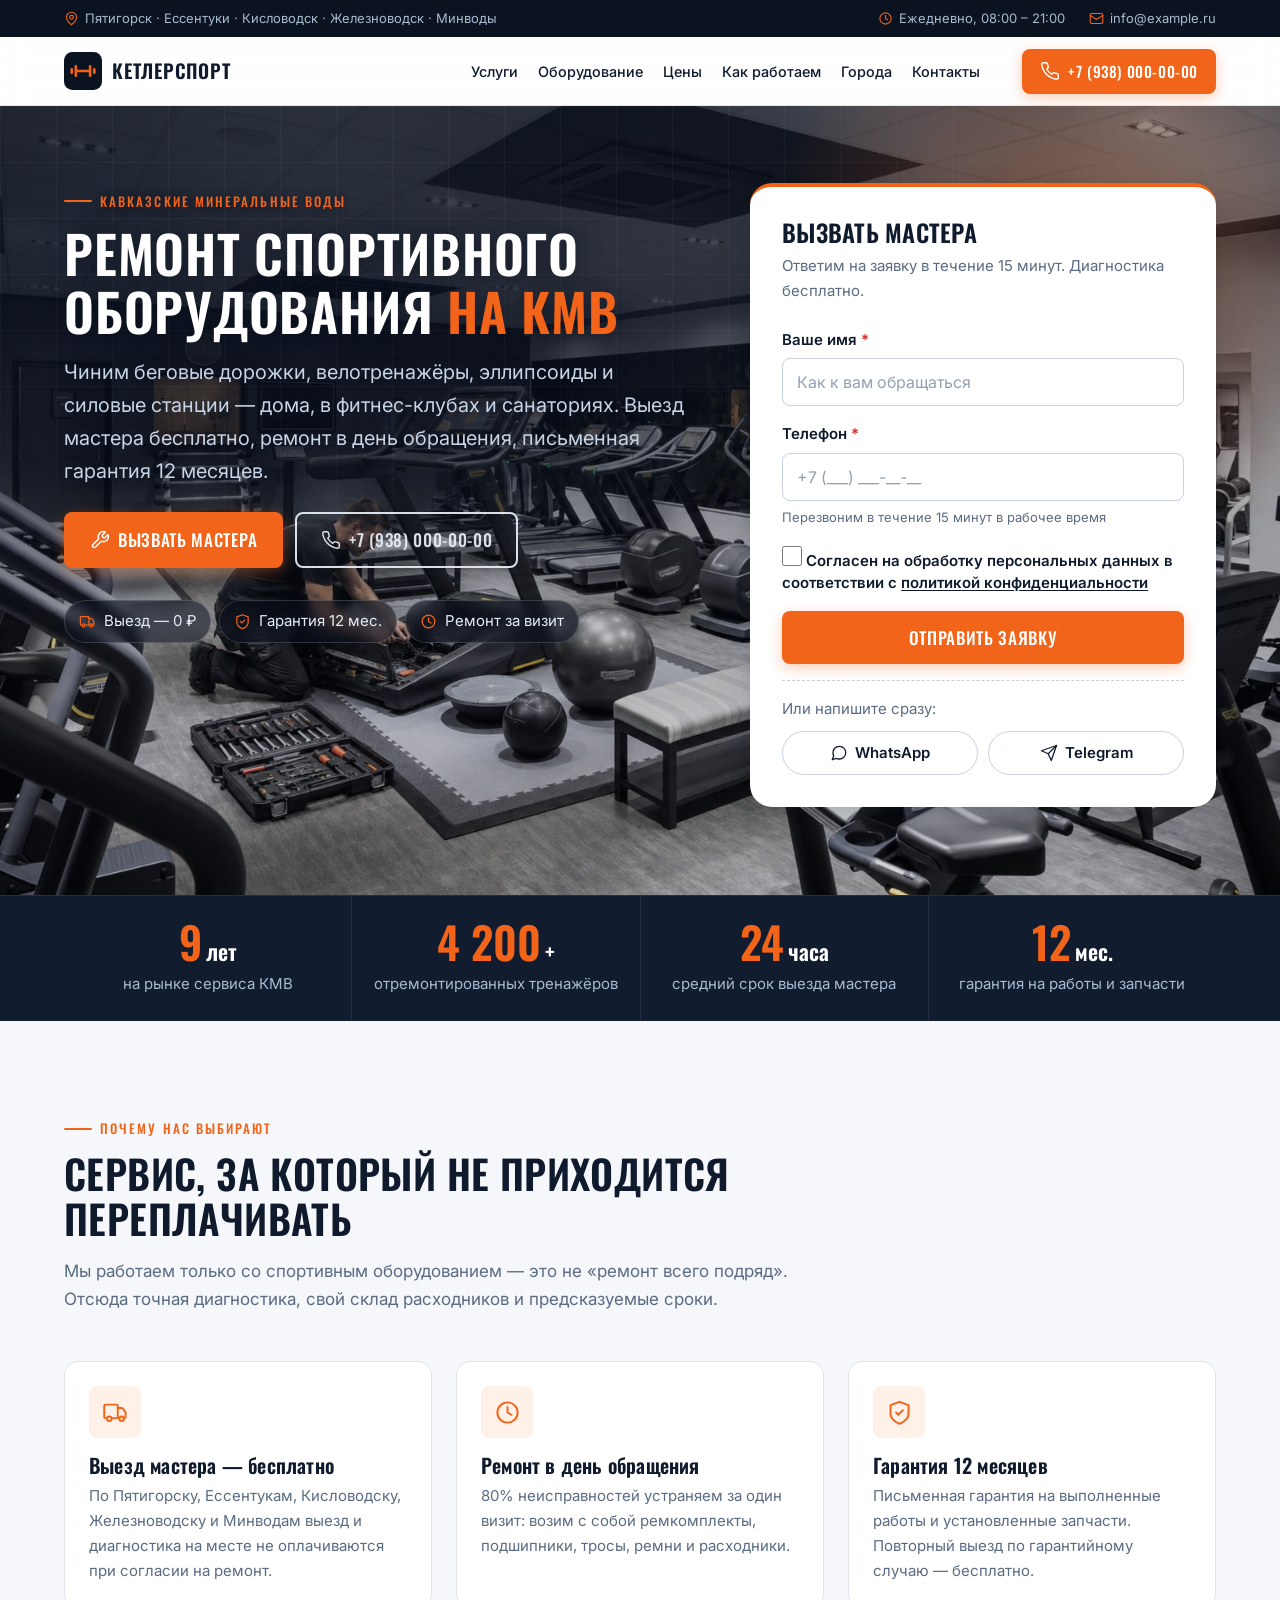
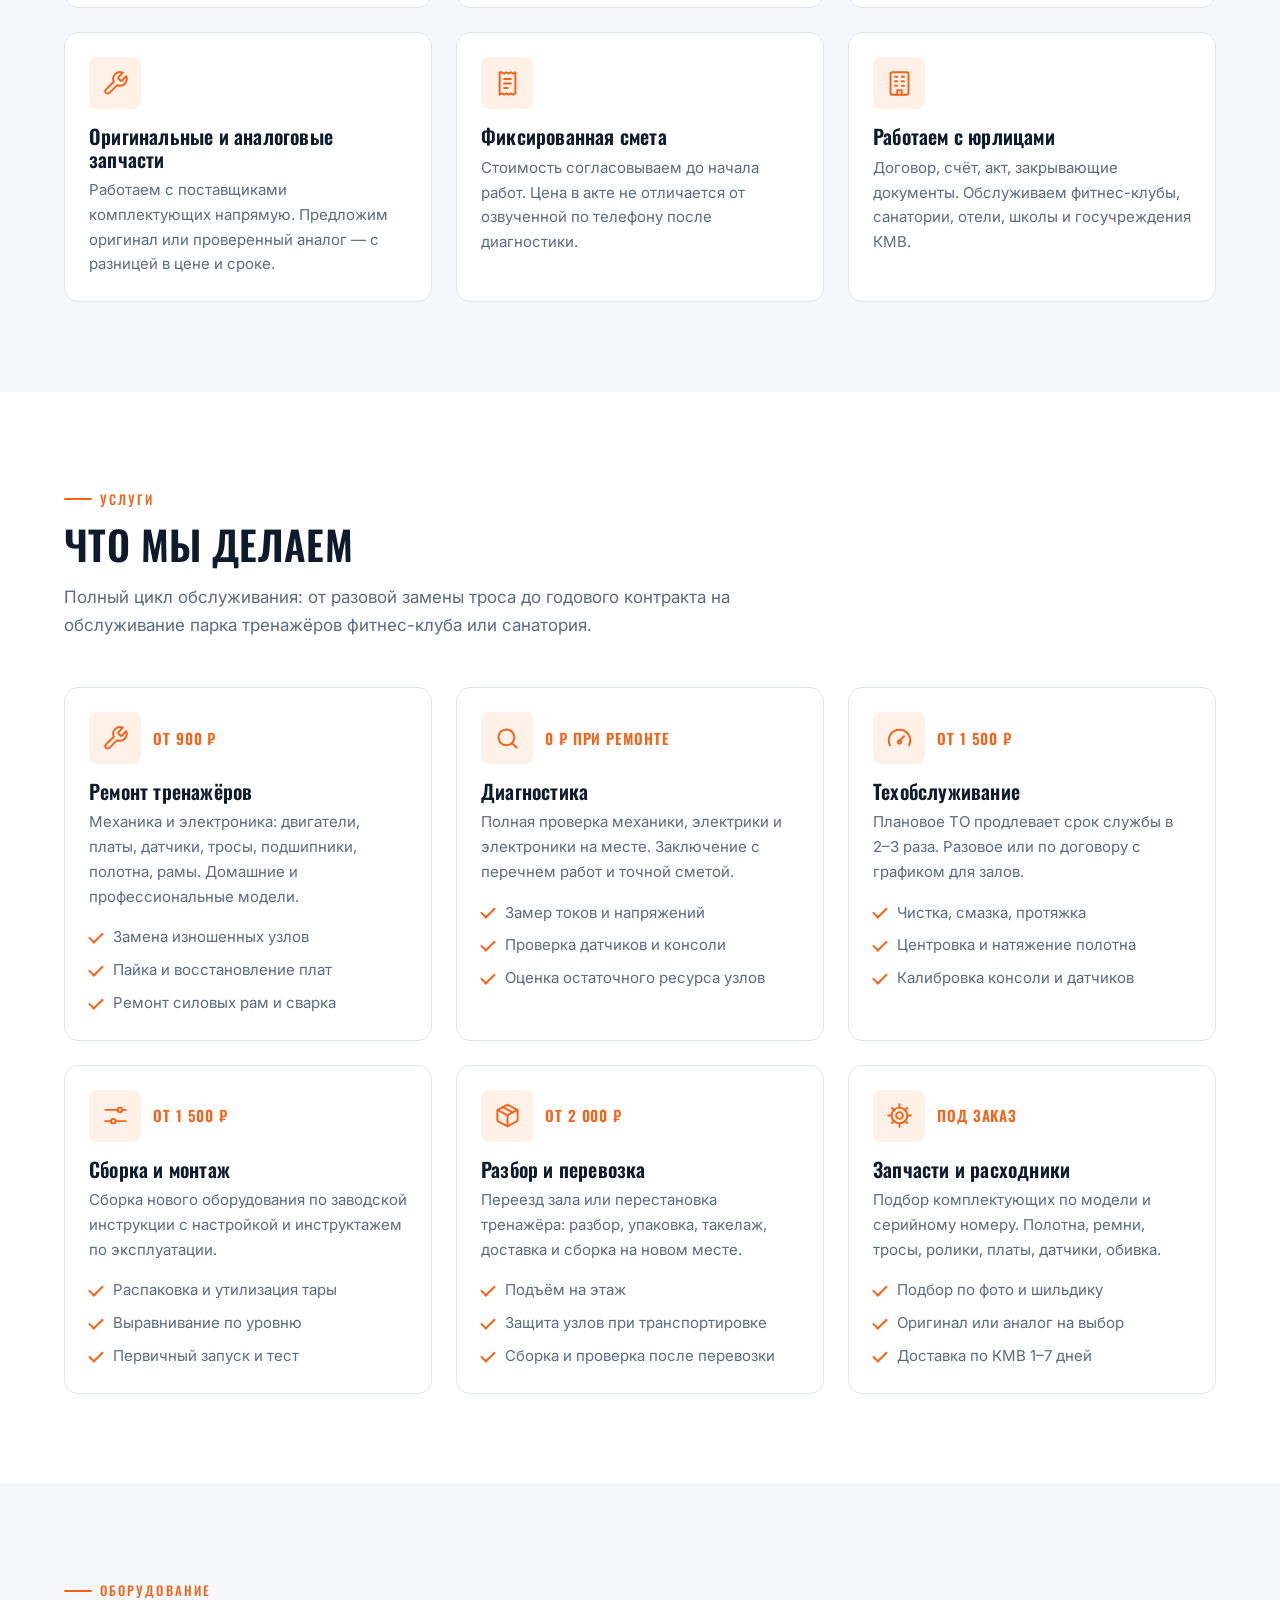
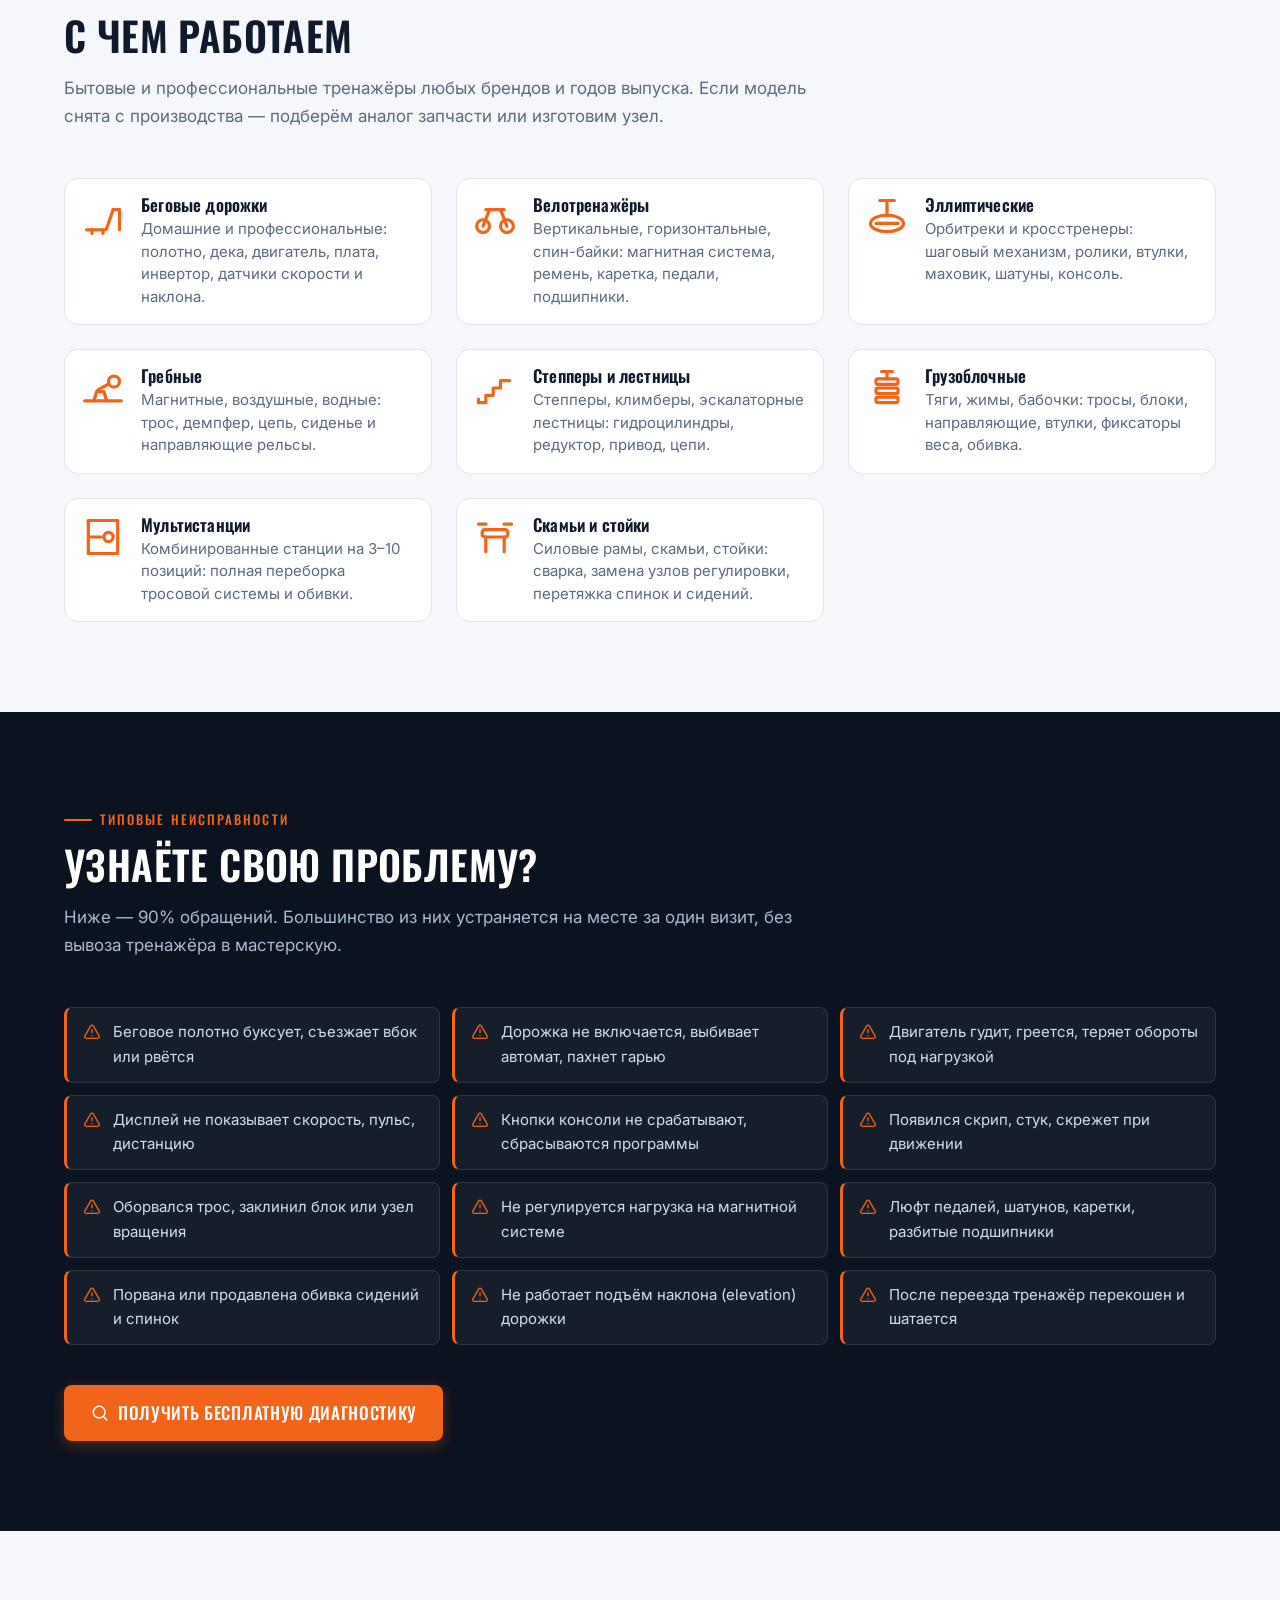
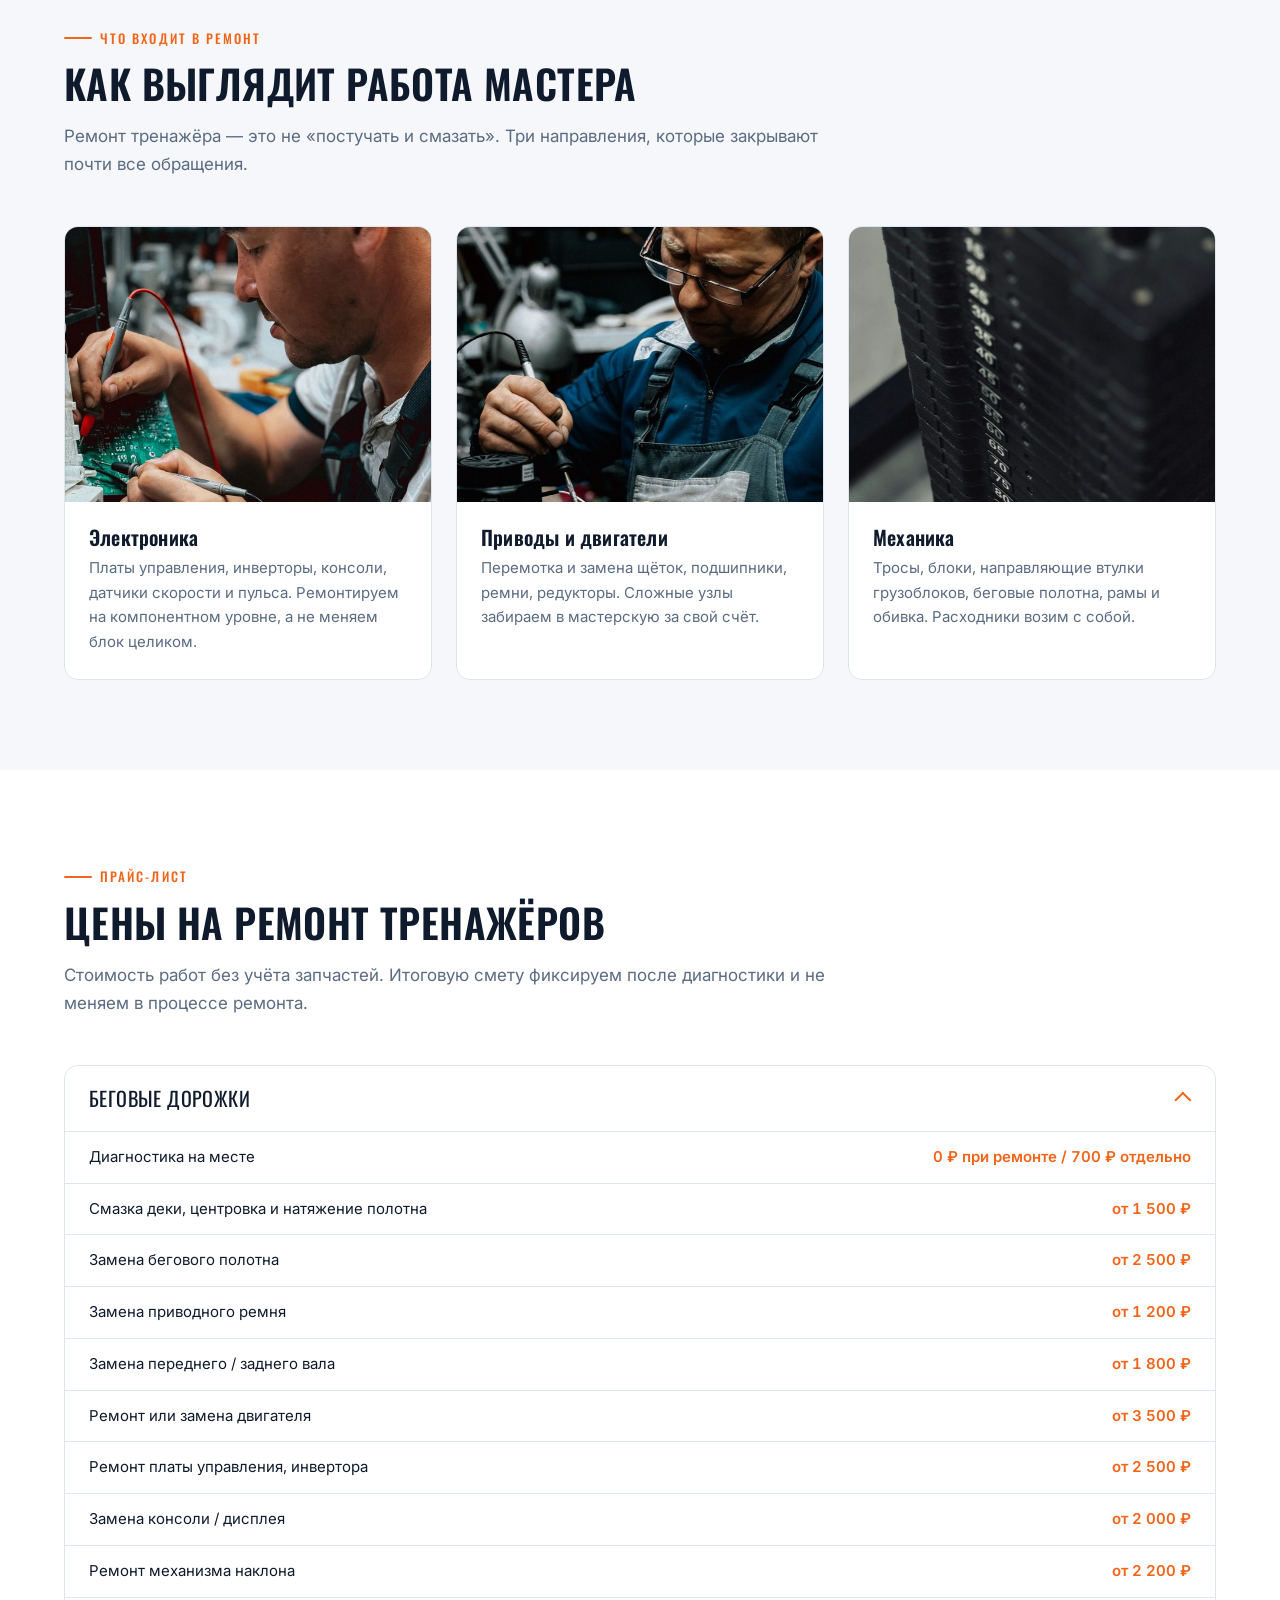
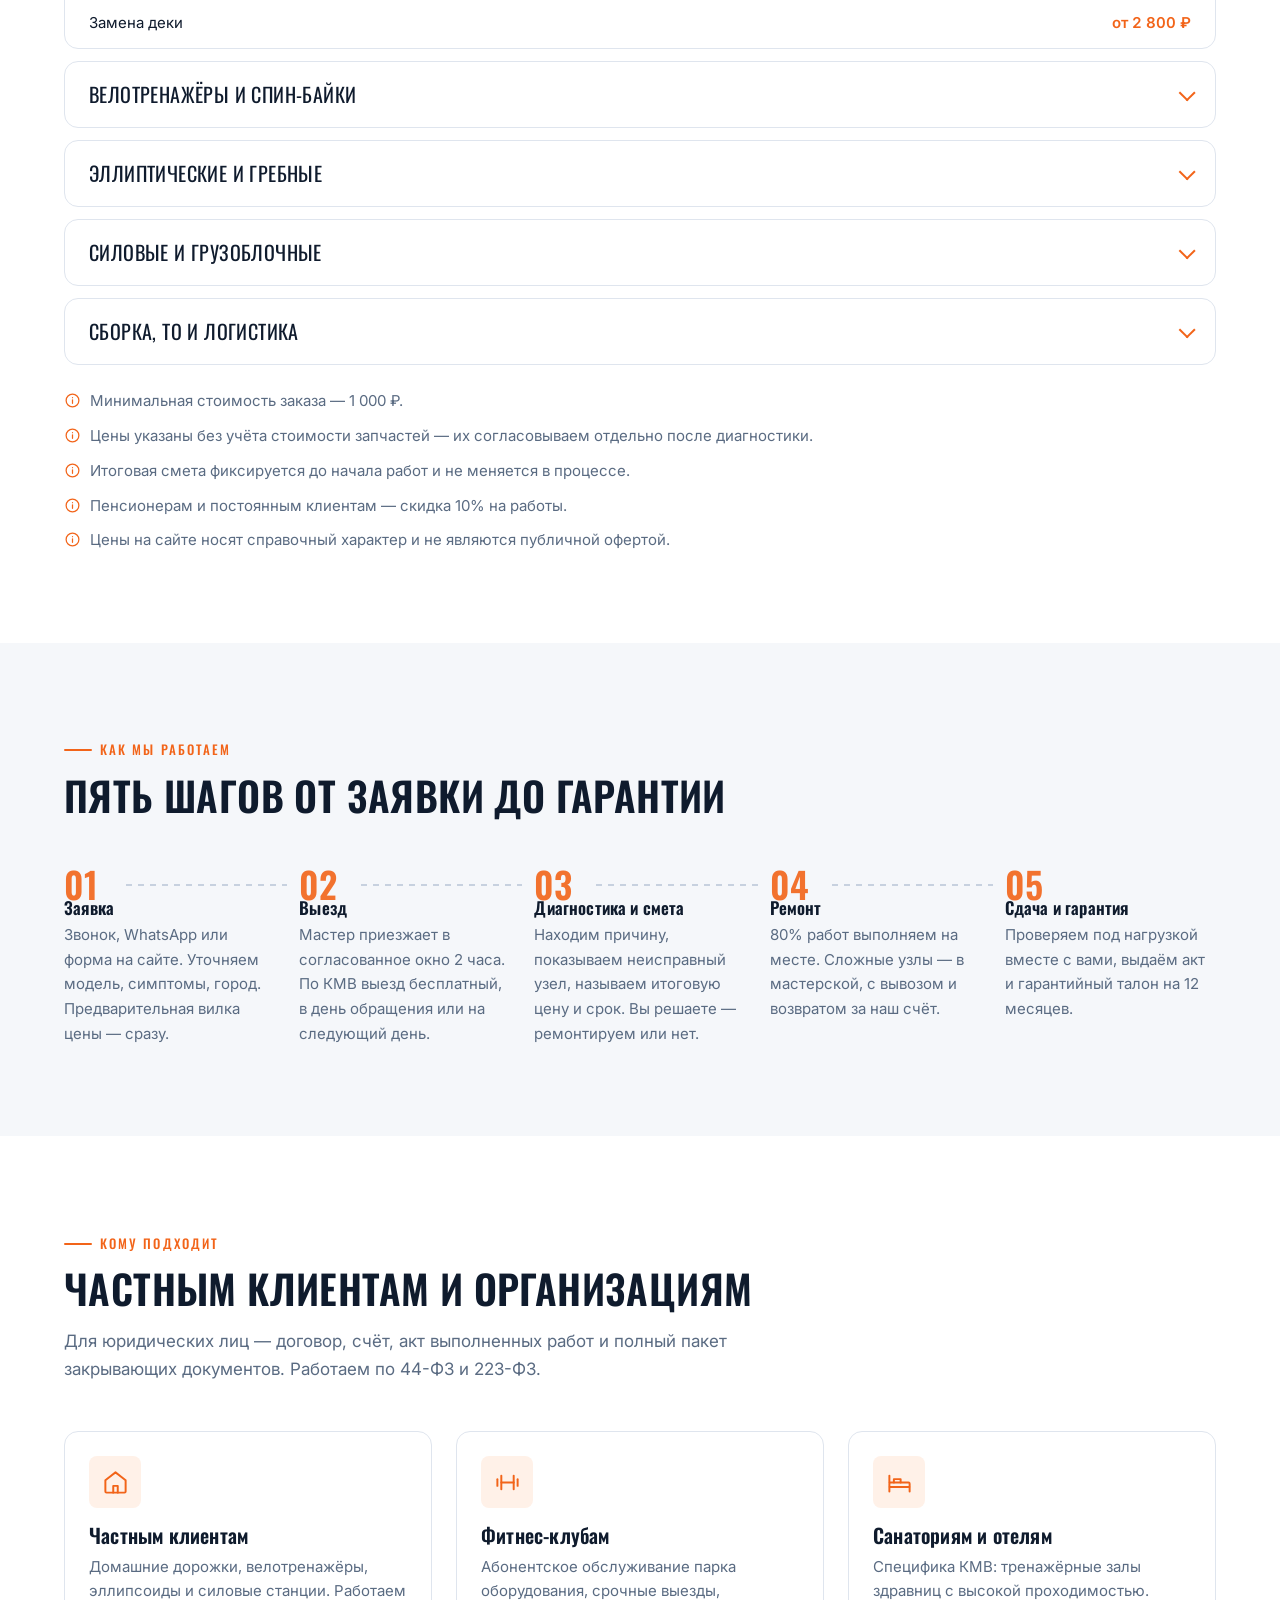
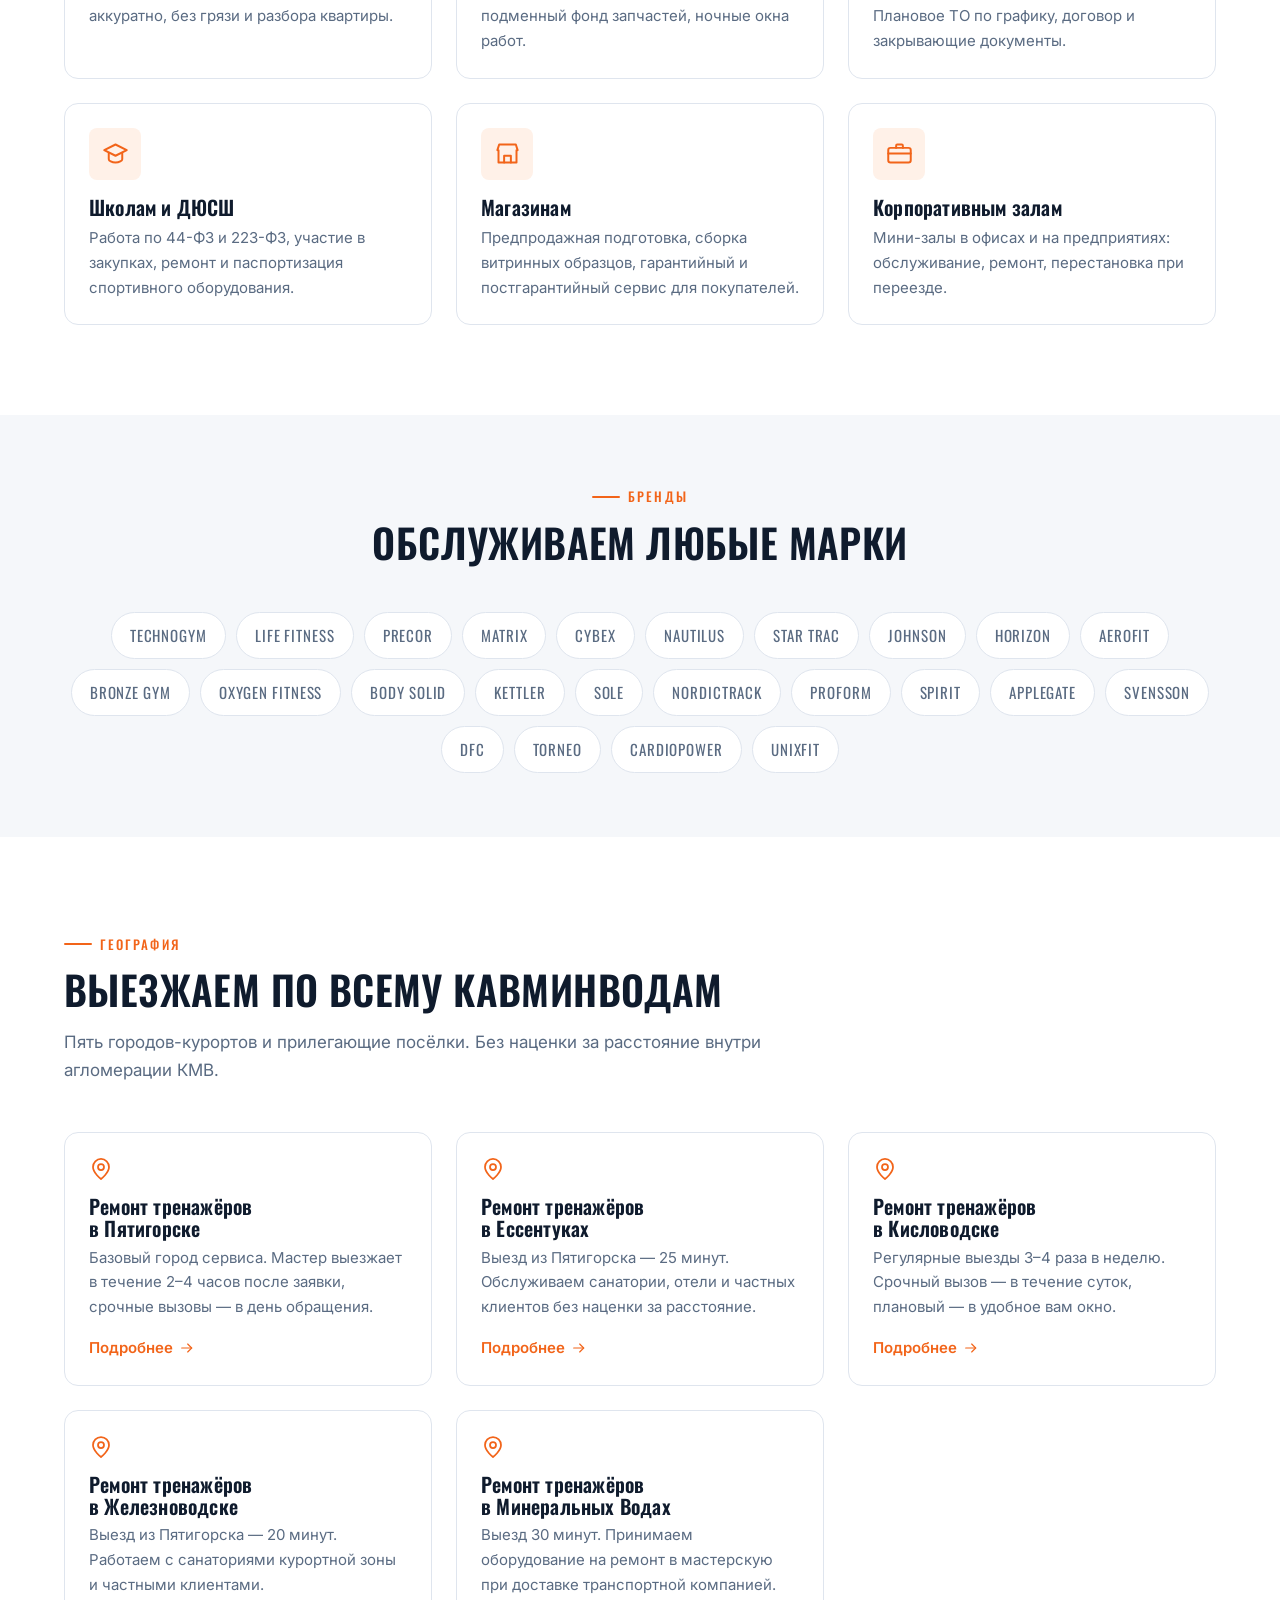
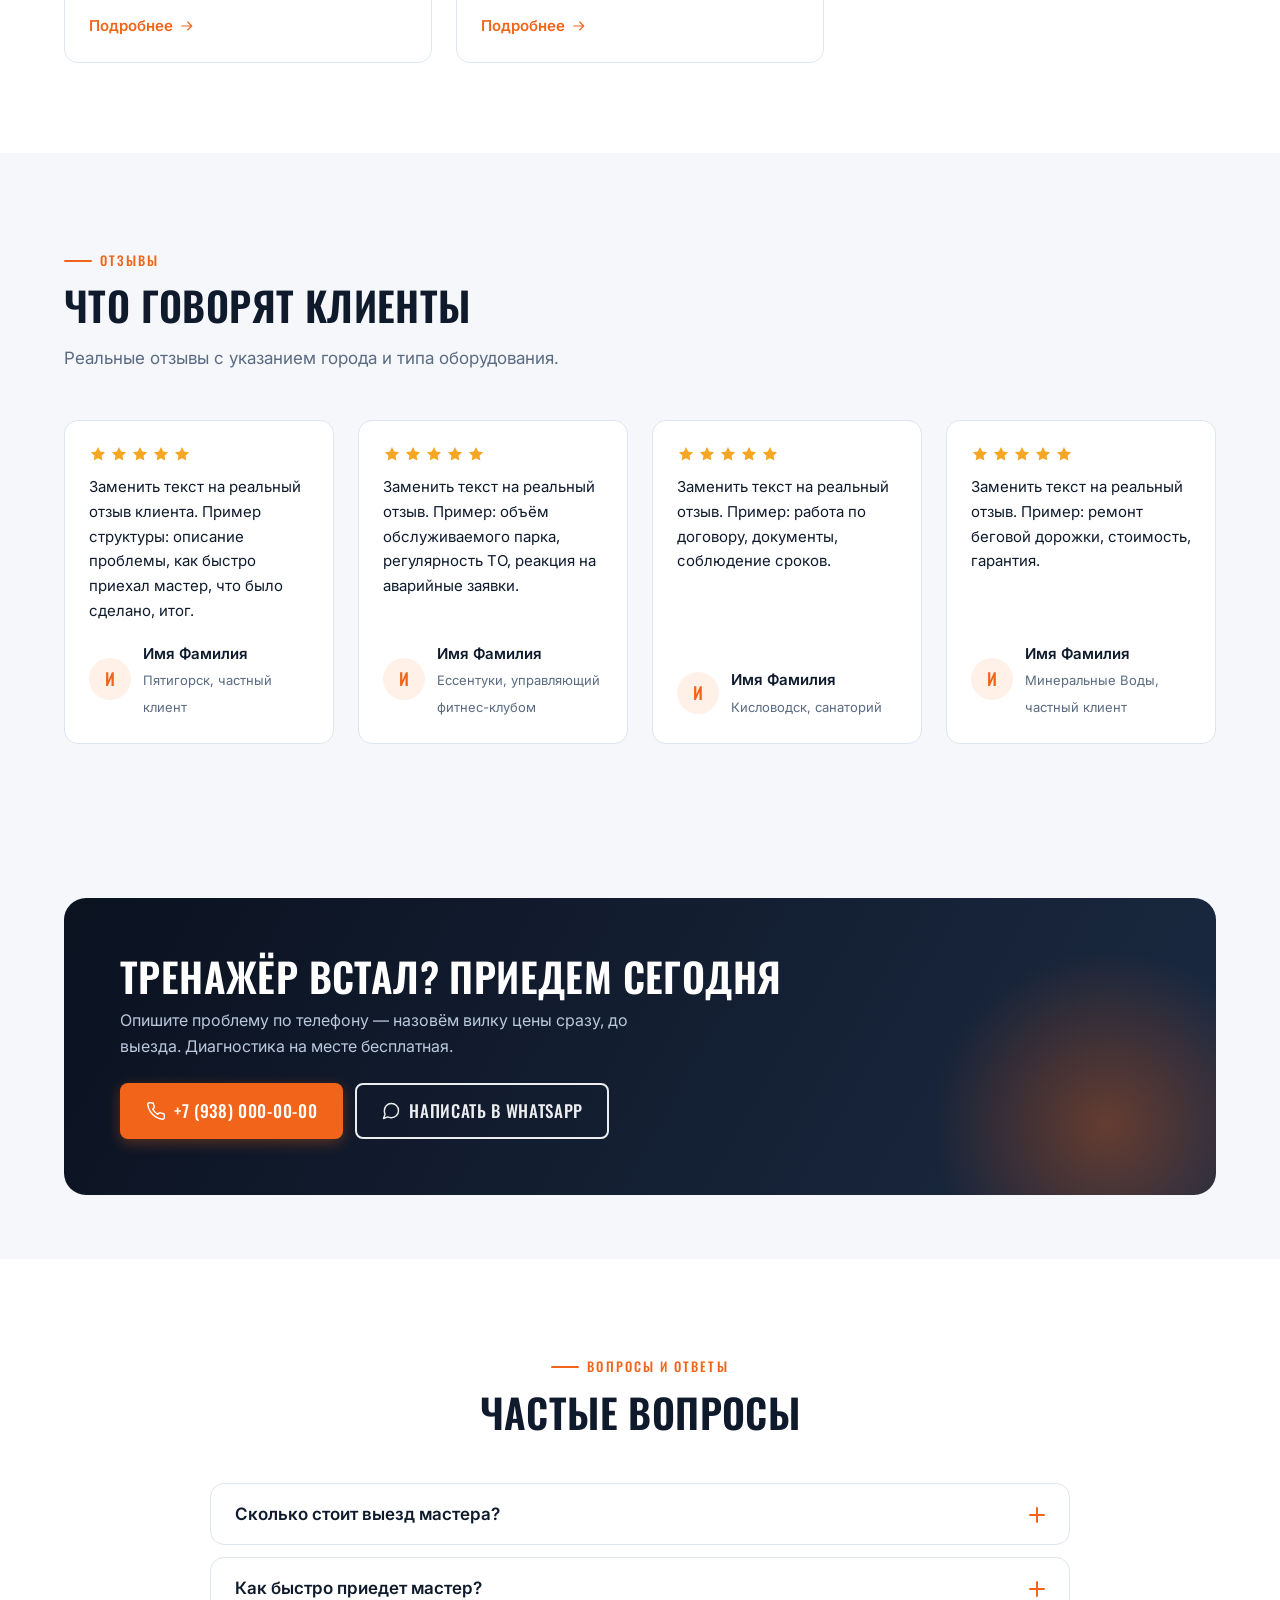
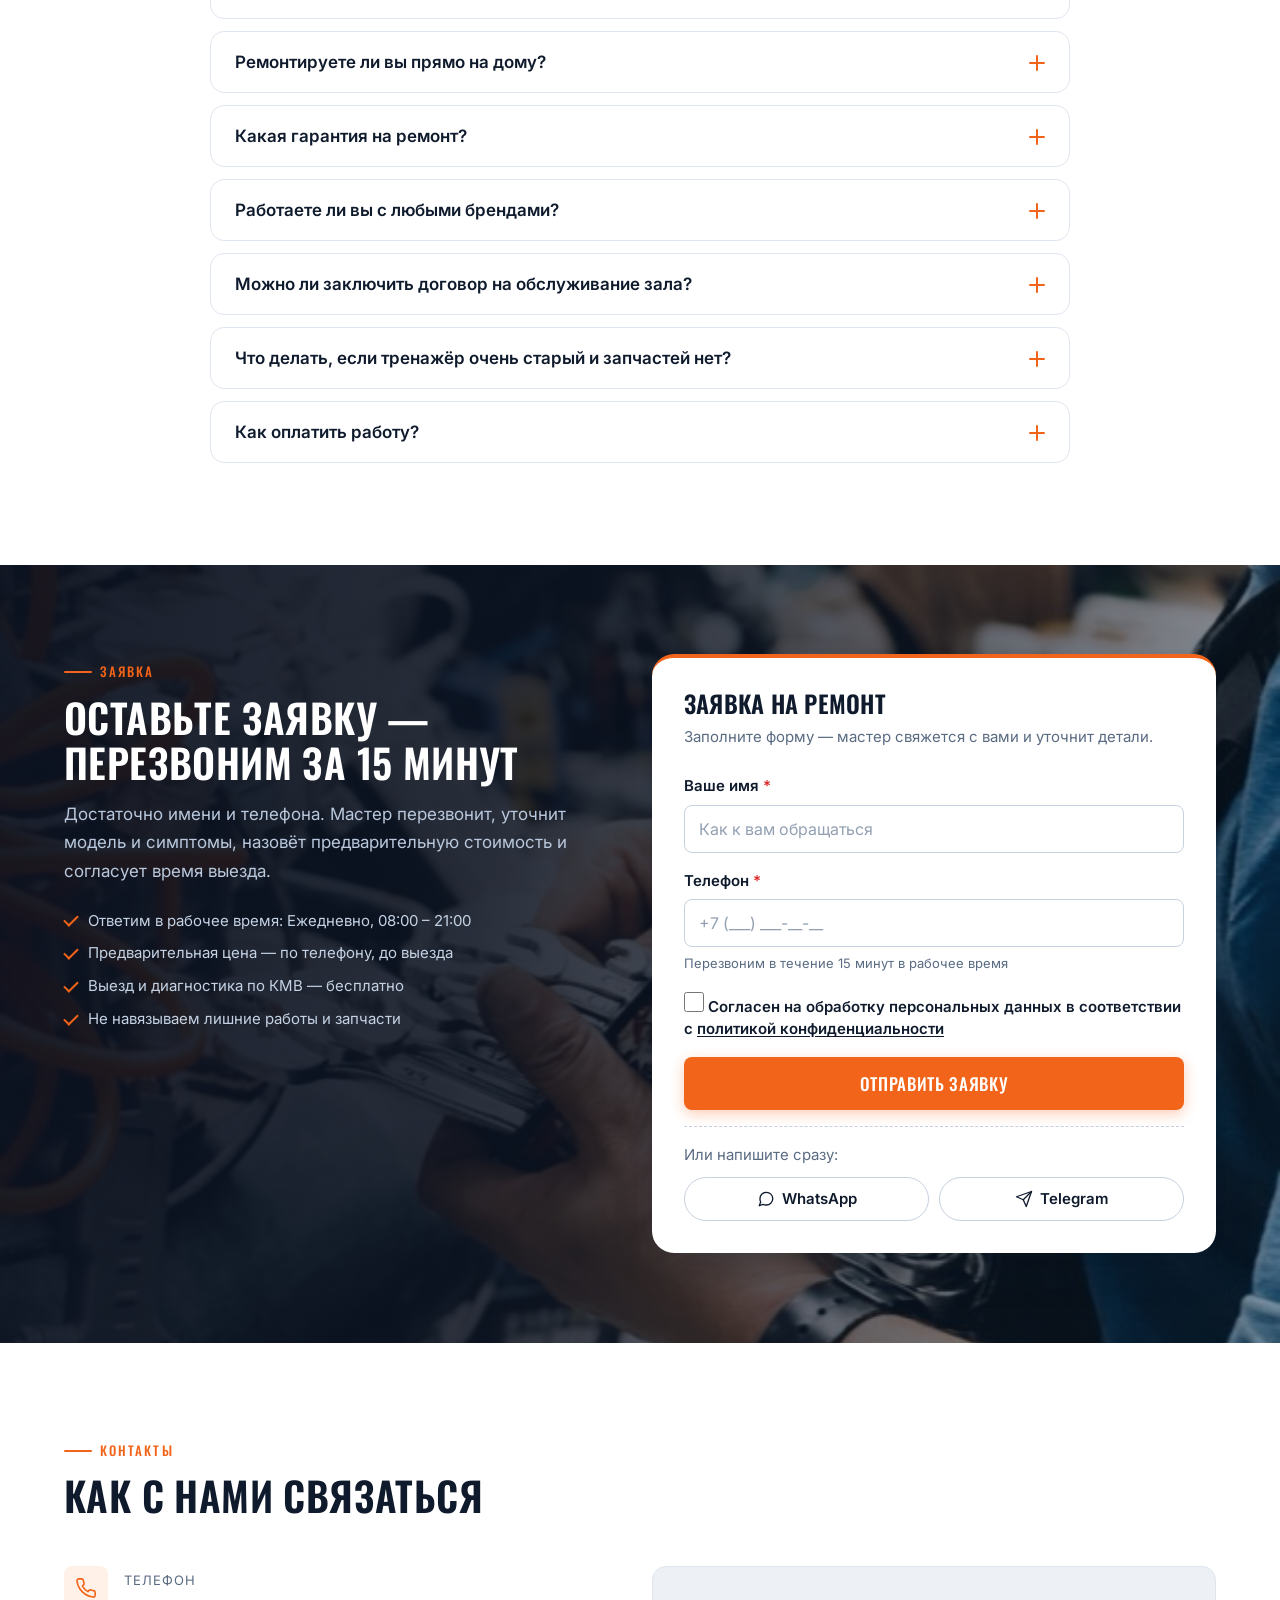
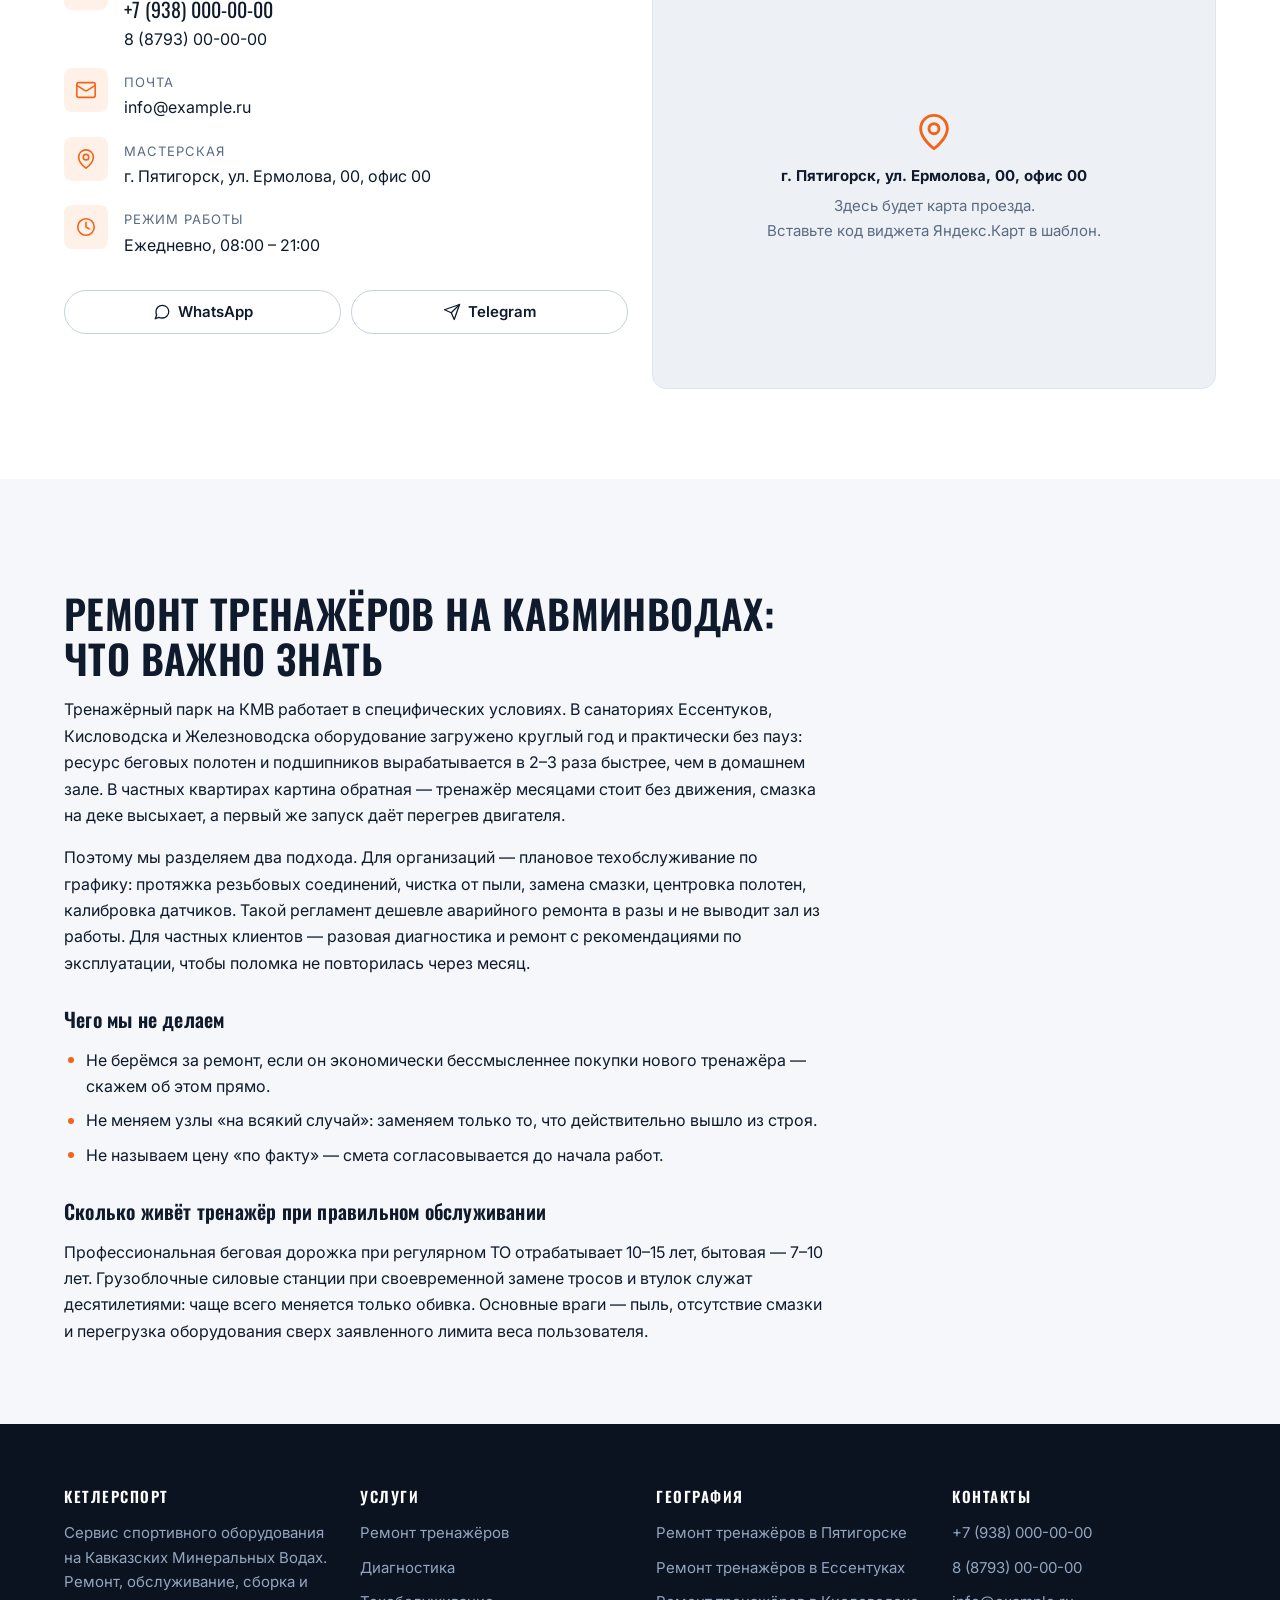
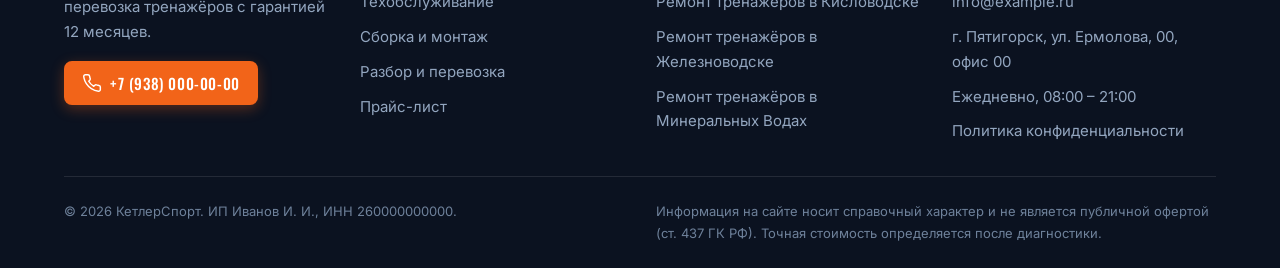
==== index.html @ 0d65feaf "Initial commit: ketlerremont project setup Co-Authored-By: Claude Haiku 4.5 <noreply@anthropic.com>" ====
<!DOCTYPE html>
<html lang="ru">
<head>
<meta charset="utf-8">
<meta name="viewport" content="width=device-width, initial-scale=1">
<title>Ремонт спортивных тренажёров на КМВ — Пятигорск, Ессентуки, Кисловодск, Железноводск, Минводы | КетлерСпорт</title>
<meta name="description" content="Ремонт и обслуживание спортивного оборудования на Кавминводах. Беговые дорожки, велотренажёры, эллипсоиды, силовые станции. Выезд мастера бесплатно, ремонт в день обращения, гарантия 12 месяцев. Телефон +7 (938) 000-00-00.">
<link rel="canonical" href="https://example.ru/">

<meta property="og:type" content="website">
<meta property="og:site_name" content="КетлерСпорт">
<meta property="og:title" content="Ремонт спортивных тренажёров на КМВ — Пятигорск, Ессентуки, Кисловодск, Железноводск, Минводы | КетлерСпорт">
<meta property="og:description" content="Ремонт и обслуживание спортивного оборудования на Кавминводах. Беговые дорожки, велотренажёры, эллипсоиды, силовые станции. Выезд мастера бесплатно, ремонт в день обращения, гарантия 12 месяцев. Телефон +7 (938) 000-00-00.">
<meta property="og:url" content="https://example.ru/">
<meta property="og:locale" content="ru_RU">
<meta name="theme-color" content="#0B1220">
<meta name="format-detection" content="telephone=no">

<link rel="icon" href="assets/img/favicon.svg" type="image/svg+xml">
<link rel="apple-touch-icon" href="assets/img/favicon.svg">

<link rel="preconnect" href="https://fonts.googleapis.com">
<link rel="preconnect" href="https://fonts.gstatic.com" crossorigin>
<link rel="stylesheet" href="https://fonts.googleapis.com/css2?family=Oswald:wght@400;500;600&family=Inter:wght@400;500;600;700&display=swap">
<link rel="stylesheet" href="assets/css/style.css">

<script>document.documentElement.classList.add('js');</script>

<script type="application/ld+json">[{"@context": "https://schema.org", "@type": ["LocalBusiness", "HomeAndConstructionBusiness"], "name": "КетлерСпорт", "description": "Ремонт тренажёров с выездом по всему Кавминводам", "url": "https://example.ru/", "telephone": "+79380000000", "email": "info@example.ru", "priceRange": "₽₽", "image": "https://example.ru/assets/img/favicon.svg", "address": {"@type": "PostalAddress", "addressLocality": "Пятигорск", "addressRegion": "Ставропольский край", "addressCountry": "RU", "streetAddress": "г. Пятигорск, ул. Ермолова, 00, офис 00"}, "geo": {"@type": "GeoCoordinates", "latitude": "44.0486", "longitude": "43.0594"}, "openingHours": "Mo-Su 08:00-21:00", "areaServed": [{"@type": "City", "name": "Пятигорск"}, {"@type": "City", "name": "Ессентуки"}, {"@type": "City", "name": "Кисловодск"}, {"@type": "City", "name": "Железноводск"}, {"@type": "City", "name": "Минеральные Воды"}], "makesOffer": [{"@type": "Offer", "itemOffered": {"@type": "Service", "name": "Ремонт тренажёров", "description": "Механика и электроника: двигатели, платы, датчики, тросы, подшипники, полотна, рамы. Домашние и профессиональные модели."}}, {"@type": "Offer", "itemOffered": {"@type": "Service", "name": "Диагностика", "description": "Полная проверка механики, электрики и электроники на месте. Заключение с перечнем работ и точной сметой."}}, {"@type": "Offer", "itemOffered": {"@type": "Service", "name": "Техобслуживание", "description": "Плановое ТО продлевает срок службы в 2–3 раза. Разовое или по договору с графиком для залов."}}, {"@type": "Offer", "itemOffered": {"@type": "Service", "name": "Сборка и монтаж", "description": "Сборка нового оборудования по заводской инструкции с настройкой и инструктажем по эксплуатации."}}, {"@type": "Offer", "itemOffered": {"@type": "Service", "name": "Разбор и перевозка", "description": "Переезд зала или перестановка тренажёра: разбор, упаковка, такелаж, доставка и сборка на новом месте."}}, {"@type": "Offer", "itemOffered": {"@type": "Service", "name": "Запчасти и расходники", "description": "Подбор комплектующих по модели и серийному номеру. Полотна, ремни, тросы, ролики, платы, датчики, обивка."}}]},{"@context": "https://schema.org", "@type": "FAQPage", "mainEntity": [{"@type": "Question", "name": "Сколько стоит выезд мастера?", "acceptedAnswer": {"@type": "Answer", "text": "По Пятигорску, Ессентукам, Кисловодску, Железноводску и Минеральным Водам выезд и диагностика бесплатны, если вы соглашаетесь на ремонт. При отказе от ремонта диагностика оплачивается — 700 ₽. За пределы КМВ выезд рассчитывается индивидуально."}}, {"@type": "Question", "name": "Как быстро приедет мастер?", "acceptedAnswer": {"@type": "Answer", "text": "По Пятигорску и Железноводску — обычно в день обращения. По Ессентукам, Кисловодску и Минводам — в течение суток. Плановое обслуживание согласуем на удобную вам дату и время, включая выходные и вечерние часы."}}, {"@type": "Question", "name": "Ремонтируете ли вы прямо на дому?", "acceptedAnswer": {"@type": "Answer", "text": "Да, около 80% работ выполняется на месте — мастер приезжает с инструментом и запасом расходников. В мастерскую увозим только сложные узлы: платы управления, двигатели, консоли. Вывоз и возврат узла — за наш счёт."}}, {"@type": "Question", "name": "Какая гарантия на ремонт?", "acceptedAnswer": {"@type": "Answer", "text": "12 месяцев на выполненные работы и установленные нами запчасти. Гарантия оформляется письменно вместе с актом. Если неисправность повторилась — приезжаем повторно бесплатно."}}, {"@type": "Question", "name": "Работаете ли вы с любыми брендами?", "acceptedAnswer": {"@type": "Answer", "text": "Да. Обслуживаем и профессиональное оборудование (Technogym, Life Fitness, Precor, Matrix, Cybex), и бытовое (Kettler, Torneo, DFC, Bronze Gym, Oxygen и др.). Если модель редкая — подберём аналог запчасти или изготовим узел."}}, {"@type": "Question", "name": "Можно ли заключить договор на обслуживание зала?", "acceptedAnswer": {"@type": "Answer", "text": "Да, для фитнес-клубов, санаториев, отелей и учреждений мы работаем по договору: график ТО, фиксированные тарифы, приоритетный выезд по аварийным заявкам, полный пакет закрывающих документов."}}, {"@type": "Question", "name": "Что делать, если тренажёр очень старый и запчастей нет?", "acceptedAnswer": {"@type": "Answer", "text": "Практически всегда есть решение: подбор аналога по размерам, изготовление втулок и осей на токарном станке, перемотка двигателя, ремонт платы на компонентном уровне. Если ремонт нецелесообразен — честно скажем об этом и не возьмём деньги."}}, {"@type": "Question", "name": "Как оплатить работу?", "acceptedAnswer": {"@type": "Answer", "text": "Наличными или переводом мастеру после сдачи работ. Юридическим лицам — по счёту с НДС или без, с полным комплектом документов."}}]}]</script>
<!-- Счётчик не подключён: укажите brand.metrika_id в config.json -->
</head>
<body>
<!-- SVG-спрайт. Вставляется в начало <body>, иконки используются так:
     <svg class="icon" aria-hidden="true"><use href="#i-phone"></use></svg>
     Стиль: контурные иконки 24x24, толщина обводки 1.75 — задаётся в CSS (.icon).
     При желании можно заменить на Lucide/Heroicons, сохранив id. -->
<svg xmlns="http://www.w3.org/2000/svg" style="display:none" aria-hidden="true" focusable="false">

  <symbol id="i-phone" viewBox="0 0 24 24">
    <path d="M22 16.9v3a2 2 0 0 1-2.2 2 19.8 19.8 0 0 1-8.6-3.1 19.5 19.5 0 0 1-6-6A19.8 19.8 0 0 1 2.1 4.2 2 2 0 0 1 4.1 2h3a2 2 0 0 1 2 1.7c.1 1 .4 1.9.7 2.8a2 2 0 0 1-.5 2.1L8.1 9.9a16 16 0 0 0 6 6l1.3-1.3a2 2 0 0 1 2.1-.4c.9.3 1.8.6 2.8.7a2 2 0 0 1 1.7 2z"/>
  </symbol>

  <symbol id="i-mail" viewBox="0 0 24 24">
    <rect x="2" y="4" width="20" height="16" rx="2"/>
    <path d="m22 7-9 5.7a2 2 0 0 1-2 0L2 7"/>
  </symbol>

  <symbol id="i-chat" viewBox="0 0 24 24">
    <path d="M21 11.5a8.4 8.4 0 0 1-9 8.5 8.9 8.9 0 0 1-4-.9L3 21l1.9-5a8.4 8.4 0 0 1-.9-3.9 8.4 8.4 0 0 1 8.5-9 8.4 8.4 0 0 1 8.5 8.4z"/>
  </symbol>

  <symbol id="i-send" viewBox="0 0 24 24">
    <path d="M22 2 11 13"/>
    <path d="M22 2 15 22l-4-9-9-4z"/>
  </symbol>

  <symbol id="i-clock" viewBox="0 0 24 24">
    <circle cx="12" cy="12" r="9"/>
    <path d="M12 7v5l3.5 2"/>
  </symbol>

  <symbol id="i-pin" viewBox="0 0 24 24">
    <path d="M20 10c0 6-8 12-8 12s-8-6-8-12a8 8 0 0 1 16 0Z"/>
    <circle cx="12" cy="10" r="3"/>
  </symbol>

  <symbol id="i-truck" viewBox="0 0 24 24">
    <path d="M14 17V6a1 1 0 0 0-1-1H3a1 1 0 0 0-1 1v10a1 1 0 0 0 1 1h1"/>
    <path d="M14 8h3.6a1 1 0 0 1 .8.4l2.4 3.2a1 1 0 0 1 .2.6V16a1 1 0 0 1-1 1h-1"/>
    <path d="M9 17h5"/>
    <circle cx="6.5" cy="17.5" r="2"/>
    <circle cx="17.5" cy="17.5" r="2"/>
  </symbol>

  <symbol id="i-shield" viewBox="0 0 24 24">
    <path d="M12 22s8-3 8-9V5.5L12 2.5 4 5.5V13c0 6 8 9 8 9Z"/>
    <path d="m9 12 2 2 4-4"/>
  </symbol>

  <symbol id="i-wrench" viewBox="0 0 24 24">
    <path d="M14.7 6.3a1 1 0 0 0 0 1.4l1.6 1.6a1 1 0 0 0 1.4 0l3.8-3.8a6 6 0 0 1-8 7.9l-6.9 6.9a2.1 2.1 0 0 1-3-3l6.9-6.9a6 6 0 0 1 7.9-8z"/>
  </symbol>

  <symbol id="i-receipt" viewBox="0 0 24 24">
    <path d="M5 2v20l2-1.2L9 22l2-1.2L13 22l2-1.2L17 22l2-1.2V2l-2 1.2L15 2l-2 1.2L11 2 9 3.2 7 2Z"/>
    <path d="M9 8h6"/><path d="M9 12h6"/><path d="M9 16h3"/>
  </symbol>

  <symbol id="i-building" viewBox="0 0 24 24">
    <rect x="4" y="2" width="16" height="20" rx="1.5"/>
    <path d="M8 6h2"/><path d="M14 6h2"/>
    <path d="M8 10h2"/><path d="M14 10h2"/>
    <path d="M8 14h2"/><path d="M14 14h2"/>
    <path d="M10 22v-4h4v4"/>
  </symbol>

  <symbol id="i-search" viewBox="0 0 24 24">
    <circle cx="11" cy="11" r="7"/>
    <path d="m20 20-3.9-3.9"/>
  </symbol>

  <symbol id="i-gauge" viewBox="0 0 24 24">
    <path d="M3.5 18a9.5 9.5 0 1 1 17 0"/>
    <path d="m12 14 4-4"/>
    <circle cx="12" cy="15" r="1.4"/>
  </symbol>

  <symbol id="i-sliders" viewBox="0 0 24 24">
    <path d="M3 7h11"/><path d="M18 7h3"/><circle cx="16" cy="7" r="2"/>
    <path d="M3 17h5"/><path d="M12 17h9"/><circle cx="10" cy="17" r="2"/>
  </symbol>

  <symbol id="i-package" viewBox="0 0 24 24">
    <path d="M21 8a1.5 1.5 0 0 0-.8-1.3l-7.5-4a1.5 1.5 0 0 0-1.4 0l-7.5 4A1.5 1.5 0 0 0 3 8v8a1.5 1.5 0 0 0 .8 1.3l7.5 4a1.5 1.5 0 0 0 1.4 0l7.5-4A1.5 1.5 0 0 0 21 16Z"/>
    <path d="m3.3 7 8.7 4.8L20.7 7"/>
    <path d="M12 21.8V11.8"/>
    <path d="m7.5 4.4 9 4.9"/>
  </symbol>

  <symbol id="i-cog" viewBox="0 0 24 24">
    <circle cx="12" cy="12" r="3"/>
    <circle cx="12" cy="12" r="7"/>
    <path d="M12 2v3"/><path d="M12 19v3"/>
    <path d="M2 12h3"/><path d="M19 12h3"/>
    <path d="m5.3 5.3 2.1 2.1"/><path d="m16.6 16.6 2.1 2.1"/>
    <path d="m18.7 5.3-2.1 2.1"/><path d="m7.4 16.6-2.1 2.1"/>
  </symbol>

  <symbol id="i-menu" viewBox="0 0 24 24">
    <path d="M4 6h16"/><path d="M4 12h16"/><path d="M4 18h16"/>
  </symbol>

  <symbol id="i-close" viewBox="0 0 24 24">
    <path d="M6 6 18 18"/><path d="M18 6 6 18"/>
  </symbol>

  <symbol id="i-arrow-right" viewBox="0 0 24 24">
    <path d="M4 12h15"/><path d="m13 6 6 6-6 6"/>
  </symbol>

  <symbol id="i-arrow-up" viewBox="0 0 24 24">
    <path d="M12 19V5"/><path d="m5 12 7-7 7 7"/>
  </symbol>

  <symbol id="i-check" viewBox="0 0 24 24">
    <path d="M20 6 9 17l-5-5"/>
  </symbol>

  <symbol id="i-star" viewBox="0 0 24 24">
    <path d="m12 2.8 2.9 5.9 6.5.9-4.7 4.6 1.1 6.5-5.8-3-5.8 3 1.1-6.5L2.6 9.6l6.5-.9z"/>
  </symbol>

  <symbol id="i-alert" viewBox="0 0 24 24">
    <path d="M10.3 3.9 2.4 17.4A2 2 0 0 0 4.1 20.4h15.8a2 2 0 0 0 1.7-3L13.7 3.9a2 2 0 0 0-3.4 0Z"/>
    <path d="M12 9v4"/><path d="M12 17h.01"/>
  </symbol>

  <symbol id="i-info" viewBox="0 0 24 24">
    <circle cx="12" cy="12" r="9"/>
    <path d="M12 16v-5"/><path d="M12 8h.01"/>
  </symbol>

  <symbol id="i-home" viewBox="0 0 24 24">
    <path d="m3 10 9-7 9 7v10a1 1 0 0 1-1 1H4a1 1 0 0 1-1-1z"/>
    <path d="M10 21v-6h4v6"/>
  </symbol>

  <symbol id="i-dumbbell" viewBox="0 0 24 24">
    <path d="M6.5 6v12"/><path d="M17.5 6v12"/>
    <path d="M3 9v6"/><path d="M21 9v6"/>
    <path d="M6.5 12h11"/>
  </symbol>

  <symbol id="i-hotel" viewBox="0 0 24 24">
    <rect x="3" y="12" width="18" height="4" rx="1"/>
    <path d="M3 12V6"/>
    <path d="M7 12V9h6v3"/>
    <path d="M3 20v-4"/><path d="M21 20v-4"/>
  </symbol>

  <symbol id="i-school" viewBox="0 0 24 24">
    <path d="m2 9 10-5 10 5-10 5z"/>
    <path d="M6 11.5V17c0 1.5 2.7 3 6 3s6-1.5 6-3v-5.5"/>
  </symbol>

  <symbol id="i-store" viewBox="0 0 24 24">
    <path d="m3 9 1.6-5h14.8L21 9"/>
    <path d="M4 9v11h16V9"/>
    <path d="M9 20v-6h6v6"/>
  </symbol>

  <symbol id="i-office" viewBox="0 0 24 24">
    <rect x="2" y="7" width="20" height="13" rx="2"/>
    <path d="M9 7V5a1 1 0 0 1 1-1h4a1 1 0 0 1 1 1v2"/>
    <path d="M2 12h20"/>
  </symbol>

  <symbol id="i-treadmill" viewBox="0 0 24 24">
    <path d="M3 19h10a1 1 0 0 0 1-.7L17.5 8"/>
    <path d="M17.5 8H21"/>
    <path d="M21 8v11"/>
    <path d="M6 19v2"/><path d="M12 19v2"/>
  </symbol>

  <symbol id="i-bike" viewBox="0 0 24 24">
    <circle cx="5.5" cy="17" r="3.5"/>
    <circle cx="18.5" cy="17" r="3.5"/>
    <path d="M5.5 17 9 8h6l3.5 9"/>
    <path d="M7 8h4"/><path d="M14 8h3"/>
  </symbol>

  <symbol id="i-ellipse" viewBox="0 0 24 24">
    <ellipse cx="12" cy="15.5" rx="9" ry="4.5"/>
    <path d="M12 11V3"/>
    <path d="M8 3h8"/>
    <path d="M6 15.5h12"/>
  </symbol>

  <symbol id="i-rower" viewBox="0 0 24 24">
    <path d="M2 19h20"/>
    <path d="m7 19 1.5-5h4l1.5 5"/>
    <circle cx="18" cy="8.5" r="3"/>
    <path d="m15.2 9.8-6 3.2"/>
  </symbol>

  <symbol id="i-stepper" viewBox="0 0 24 24">
    <path d="M3 20h4v-4h4v-4h4V8h5"/>
    <path d="M3 20v-2"/>
  </symbol>

  <symbol id="i-weights" viewBox="0 0 24 24">
    <rect x="6" y="7" width="12" height="3" rx="1"/>
    <rect x="6" y="12" width="12" height="3" rx="1"/>
    <rect x="6" y="17" width="12" height="3" rx="1"/>
    <path d="M12 7V3"/><path d="M9 3h6"/>
  </symbol>

  <symbol id="i-station" viewBox="0 0 24 24">
    <path d="M4 3v18"/><path d="M20 3v18"/>
    <path d="M4 3h16"/>
    <path d="M4 12h7"/>
    <circle cx="15" cy="12" r="2.5"/>
    <path d="M20 21H4"/>
  </symbol>

  <symbol id="i-bench" viewBox="0 0 24 24">
    <rect x="5" y="8" width="14" height="4" rx="1.5"/>
    <path d="M7 12v8"/><path d="M17 12v8"/>
    <path d="M3 5h4"/><path d="M17 5h4"/>
  </symbol>

  <symbol id="i-file" viewBox="0 0 24 24">
    <path d="M14 2H7a2 2 0 0 0-2 2v16a2 2 0 0 0 2 2h10a2 2 0 0 0 2-2V7z"/>
    <path d="M14 2v5h5"/>
    <path d="M9 13h6"/><path d="M9 17h4"/>
  </symbol>

  <symbol id="i-ruble" viewBox="0 0 24 24">
    <path d="M8 21V4h5.5a4.5 4.5 0 0 1 0 9H8"/>
    <path d="M5 16h9"/>
  </symbol>
</svg>


<a class="skip-link" href="#main">Перейти к содержимому</a>

<div class="topbar">
  <div class="container topbar__inner">
    <span class="topbar__item topbar__cities">
      <svg class="icon" aria-hidden="true"><use href="#i-pin"></use></svg>
      Пятигорск · Ессентуки · Кисловодск · Железноводск · Минводы
    </span>
    <span class="topbar__item topbar__hours">
      <svg class="icon" aria-hidden="true"><use href="#i-clock"></use></svg>
      Ежедневно, 08:00 – 21:00
    </span>
    <a class="topbar__item topbar__mail" href="mailto:info@example.ru">
      <svg class="icon" aria-hidden="true"><use href="#i-mail"></use></svg>
      info@example.ru
    </a>
    <a class="topbar__item topbar__phone" href="tel:+79380000000">
      <svg class="icon" aria-hidden="true"><use href="#i-phone"></use></svg>
      +7 (938) 000-00-00
    </a>
  </div>
</div>

<header class="header">
  <div class="container header__inner">
    <a class="logo" href="index.html" aria-label="КетлерСпорт — на главную">
      <svg class="logo__mark" viewBox="0 0 64 64" aria-hidden="true">
        <rect width="64" height="64" rx="14" fill="#0B1220"/>
        <g fill="none" stroke="#F26419" stroke-width="4.5" stroke-linecap="round">
          <path d="M20 24v16M44 24v16M13 29v6M51 29v6M20 32h24"/>
        </g>
      </svg>
      <span class="logo__text">
        <span class="logo__name">КетлерСпорт</span>
        <span class="logo__sub">Ремонт спортивного оборудования</span>
      </span>
    </a>

    <button class="burger" type="button" data-burger aria-expanded="false" aria-controls="site-nav" aria-label="Меню">
      <svg class="icon burger__open" aria-hidden="true"><use href="#i-menu"></use></svg>
      <svg class="icon burger__close" aria-hidden="true"><use href="#i-close"></use></svg>
    </button>

    <nav class="nav" id="site-nav" data-nav aria-label="Основная навигация">
      <ul class="nav__list">
        <li><a class="nav__link" href="index.html#services">Услуги</a></li>
        <li><a class="nav__link" href="index.html#equipment">Оборудование</a></li>
        <li><a class="nav__link" href="index.html#prices">Цены</a></li>
        <li><a class="nav__link" href="index.html#process">Как работаем</a></li>
        <li><a class="nav__link" href="index.html#cities">Города</a></li>
        <li class="nav__item--compact"><a class="nav__link" href="index.html#faq">Вопросы</a></li>
        <li><a class="nav__link" href="index.html#contacts">Контакты</a></li>
        <li class="nav__cta"><a class="btn btn--primary btn--block" href="#lead" data-lead-cta>Вызвать мастера</a></li>
      </ul>
    </nav>

    <a class="btn btn--primary btn--sm header__phone" href="tel:+79380000000">
      <svg class="icon" aria-hidden="true"><use href="#i-phone"></use></svg>
      +7 (938) 000-00-00
    </a>
  </div>
</header>

<main id="main">
<section class="hero">
  <!-- Фон первого экрана — собственное фото заказчика (assets/img/hero.png,
       сжатая копия в photos/hero.jpg). Мастер слева внизу, поэтому затемнение
       сделано вертикальным: плотное под заголовком, разреженное к низу. -->
  <div class="hero__bg">
    <img src="assets/img/photos/hero.jpg" alt="" width="1635" height="962" fetchpriority="high" decoding="async">
  </div>

  <div class="container hero__inner">
    <div>
      <span class="eyebrow">Кавказские Минеральные Воды</span>
      <h1>Ремонт спортивного<br>оборудования <mark>на КМВ</mark></h1>
      <p class="hero__lead">
        Чиним беговые дорожки, велотренажёры, эллипсоиды и силовые станции — дома,
        в фитнес-клубах и санаториях. Выезд мастера бесплатно, ремонт в день обращения,
        письменная гарантия 12 месяцев.
      </p>

      <div class="hero__actions">
        <a class="btn btn--primary" href="#lead" data-lead-cta>
          <svg class="icon" aria-hidden="true"><use href="#i-wrench"></use></svg>
          Вызвать мастера
        </a>
        <a class="btn btn--ghost" href="tel:+79380000000">
          <svg class="icon" aria-hidden="true"><use href="#i-phone"></use></svg>
          +7 (938) 000-00-00
        </a>
      </div>

      <!-- Плашки держим в одну строку: ниже по кадру мастер разбирает дорожку,
           и второй ряд перекрывал бы его. Ссылки на города — в блоке «География»
           и в подвале, здесь они не нужны. -->
      <ul class="hero__badges">
        <li class="badge"><svg class="icon" aria-hidden="true"><use href="#i-truck"></use></svg> Выезд — 0 ₽</li>
        <li class="badge"><svg class="icon" aria-hidden="true"><use href="#i-shield"></use></svg> Гарантия 12 мес.</li>
        <li class="badge"><svg class="icon" aria-hidden="true"><use href="#i-clock"></use></svg> Ремонт за визит</li>
      </ul>
    </div>

    <div class="lead-card reveal">
  <h2>Вызвать мастера</h2>
  <p class="lead-card__note">Ответим на заявку в течение 15 минут. Диагностика бесплатно.</p>

  <form data-form data-endpoint="" method="post" action="#" novalidate>
    <input type="hidden" name="source" value="Главная страница">
    <input type="text" name="company" tabindex="-1" autocomplete="off" class="visually-hidden" aria-hidden="true">

    <div class="field">
      <label for="hero-name">Ваше имя <span class="field__req" aria-hidden="true">*</span></label>
      <input class="input" id="hero-name" name="name" type="text" required
             autocomplete="name" placeholder="Как к вам обращаться">
      <span class="field__error" role="alert"></span>
    </div>

    <div class="field">
      <label for="hero-phone">Телефон <span class="field__req" aria-hidden="true">*</span></label>
      <input class="input" id="hero-phone" name="phone" type="tel" required
             autocomplete="tel" inputmode="tel" placeholder="+7 (___) ___-__-__">
      <span class="field__hint">Перезвоним в течение 15 минут в рабочее время</span>
      <span class="field__error" role="alert"></span>
    </div>

    <div class="field">
      <label class="check">
        <input type="checkbox" name="consent" required>
        <span>Согласен на обработку персональных данных в соответствии с
          <a href="privacy.html">политикой конфиденциальности</a></span>
      </label>
      <span class="field__error" role="alert"></span>
    </div>

    <button class="btn btn--primary btn--block" type="submit">Отправить заявку</button>

    <p class="form__status" role="status" aria-live="polite"></p>

    <div class="form__alt">
      <span>Или напишите сразу:</span>
      <a class="chip-link" href="https://wa.me/79380000000" target="_blank" rel="noopener">
        <svg class="icon" aria-hidden="true"><use href="#i-chat"></use></svg> WhatsApp
      </a>
      <a class="chip-link" href="https://t.me/ketlersport" target="_blank" rel="noopener">
        <svg class="icon" aria-hidden="true"><use href="#i-send"></use></svg> Telegram
      </a>
    </div>
  </form>
</div>
  </div>
</section>

<section class="stats" aria-label="Компания в цифрах">
  <div class="container">
    <div class="stats__grid"><div class="stat"><div class="stat__value"><span data-count="9">0</span><span class="stat__suffix">лет</span></div><div class="stat__label">на рынке сервиса КМВ</div></div>
<div class="stat"><div class="stat__value"><span data-count="4200">0</span><span class="stat__suffix">+</span></div><div class="stat__label">отремонтированных тренажёров</div></div>
<div class="stat"><div class="stat__value"><span data-count="24">0</span><span class="stat__suffix">часа</span></div><div class="stat__label">средний срок выезда мастера</div></div>
<div class="stat"><div class="stat__value"><span data-count="12">0</span><span class="stat__suffix">мес.</span></div><div class="stat__label">гарантия на работы и запчасти</div></div></div>
  </div>
</section>

<section class="section" id="advantages">
  <div class="container">
    <div class="section-head reveal">
      <span class="eyebrow">Почему нас выбирают</span>
      <h2>Сервис, за который не приходится переплачивать</h2>
      <p>Мы работаем только со спортивным оборудованием — это не «ремонт всего подряд».
         Отсюда точная диагностика, свой склад расходников и предсказуемые сроки.</p>
    </div>
    <div class="grid grid--3"><article class="card reveal"><span class="card__icon"><svg class="icon" aria-hidden="true"><use href="#i-truck"></use></svg></span><h3>Выезд мастера — бесплатно</h3><p>По Пятигорску, Ессентукам, Кисловодску, Железноводску и Минводам выезд и диагностика на месте не оплачиваются при согласии на ремонт.</p></article>
<article class="card reveal"><span class="card__icon"><svg class="icon" aria-hidden="true"><use href="#i-clock"></use></svg></span><h3>Ремонт в день обращения</h3><p>80% неисправностей устраняем за один визит: возим с собой ремкомплекты, подшипники, тросы, ремни и расходники.</p></article>
<article class="card reveal"><span class="card__icon"><svg class="icon" aria-hidden="true"><use href="#i-shield"></use></svg></span><h3>Гарантия 12 месяцев</h3><p>Письменная гарантия на выполненные работы и установленные запчасти. Повторный выезд по гарантийному случаю — бесплатно.</p></article>
<article class="card reveal"><span class="card__icon"><svg class="icon" aria-hidden="true"><use href="#i-wrench"></use></svg></span><h3>Оригинальные и аналоговые запчасти</h3><p>Работаем с поставщиками комплектующих напрямую. Предложим оригинал или проверенный аналог — с разницей в цене и сроке.</p></article>
<article class="card reveal"><span class="card__icon"><svg class="icon" aria-hidden="true"><use href="#i-receipt"></use></svg></span><h3>Фиксированная смета</h3><p>Стоимость согласовываем до начала работ. Цена в акте не отличается от озвученной по телефону после диагностики.</p></article>
<article class="card reveal"><span class="card__icon"><svg class="icon" aria-hidden="true"><use href="#i-building"></use></svg></span><h3>Работаем с юрлицами</h3><p>Договор, счёт, акт, закрывающие документы. Обслуживаем фитнес-клубы, санатории, отели, школы и госучреждения КМВ.</p></article></div>
  </div>
</section>

<section class="section section--alt" id="services">
  <div class="container">
    <div class="section-head reveal">
      <span class="eyebrow">Услуги</span>
      <h2>Что мы делаем</h2>
      <p>Полный цикл обслуживания: от разовой замены троса до годового контракта
         на обслуживание парка тренажёров фитнес-клуба или санатория.</p>
    </div>
    <div class="grid grid--3"><article class="card reveal" id="service-remont"><span class="card__icon"><svg class="icon" aria-hidden="true"><use href="#i-wrench"></use></svg></span><span class="card__price">от 900 ₽</span><h3>Ремонт тренажёров</h3><p>Механика и электроника: двигатели, платы, датчики, тросы, подшипники, полотна, рамы. Домашние и профессиональные модели.</p><ul class="card__list"><li>Замена изношенных узлов</li><li>Пайка и восстановление плат</li><li>Ремонт силовых рам и сварка</li></ul></article>
<article class="card reveal" id="service-diagnostika"><span class="card__icon"><svg class="icon" aria-hidden="true"><use href="#i-search"></use></svg></span><span class="card__price">0 ₽ при ремонте</span><h3>Диагностика</h3><p>Полная проверка механики, электрики и электроники на месте. Заключение с перечнем работ и точной сметой.</p><ul class="card__list"><li>Замер токов и напряжений</li><li>Проверка датчиков и консоли</li><li>Оценка остаточного ресурса узлов</li></ul></article>
<article class="card reveal" id="service-to"><span class="card__icon"><svg class="icon" aria-hidden="true"><use href="#i-gauge"></use></svg></span><span class="card__price">от 1 500 ₽</span><h3>Техобслуживание</h3><p>Плановое ТО продлевает срок службы в 2–3 раза. Разовое или по договору с графиком для залов.</p><ul class="card__list"><li>Чистка, смазка, протяжка</li><li>Центровка и натяжение полотна</li><li>Калибровка консоли и датчиков</li></ul></article>
<article class="card reveal" id="service-sborka"><span class="card__icon"><svg class="icon" aria-hidden="true"><use href="#i-sliders"></use></svg></span><span class="card__price">от 1 500 ₽</span><h3>Сборка и монтаж</h3><p>Сборка нового оборудования по заводской инструкции с настройкой и инструктажем по эксплуатации.</p><ul class="card__list"><li>Распаковка и утилизация тары</li><li>Выравнивание по уровню</li><li>Первичный запуск и тест</li></ul></article>
<article class="card reveal" id="service-perevozka"><span class="card__icon"><svg class="icon" aria-hidden="true"><use href="#i-package"></use></svg></span><span class="card__price">от 2 000 ₽</span><h3>Разбор и перевозка</h3><p>Переезд зала или перестановка тренажёра: разбор, упаковка, такелаж, доставка и сборка на новом месте.</p><ul class="card__list"><li>Подъём на этаж</li><li>Защита узлов при транспортировке</li><li>Сборка и проверка после перевозки</li></ul></article>
<article class="card reveal" id="service-zapchasti"><span class="card__icon"><svg class="icon" aria-hidden="true"><use href="#i-cog"></use></svg></span><span class="card__price">под заказ</span><h3>Запчасти и расходники</h3><p>Подбор комплектующих по модели и серийному номеру. Полотна, ремни, тросы, ролики, платы, датчики, обивка.</p><ul class="card__list"><li>Подбор по фото и шильдику</li><li>Оригинал или аналог на выбор</li><li>Доставка по КМВ 1–7 дней</li></ul></article></div>
  </div>
</section>

<section class="section" id="equipment">
  <div class="container">
    <div class="section-head reveal">
      <span class="eyebrow">Оборудование</span>
      <h2>С чем работаем</h2>
      <p>Бытовые и профессиональные тренажёры любых брендов и годов выпуска.
         Если модель снята с производства — подберём аналог запчасти или изготовим узел.</p>
    </div>
    <div class="grid grid--2"><article class="eq-card reveal"><span class="eq-card__icon"><svg class="icon" aria-hidden="true"><use href="#i-treadmill"></use></svg></span><div><h3>Беговые дорожки</h3><p>Домашние и профессиональные: полотно, дека, двигатель, плата, инвертор, датчики скорости и наклона.</p></div></article>
<article class="eq-card reveal"><span class="eq-card__icon"><svg class="icon" aria-hidden="true"><use href="#i-bike"></use></svg></span><div><h3>Велотренажёры</h3><p>Вертикальные, горизонтальные, спин-байки: магнитная система, ремень, каретка, педали, подшипники.</p></div></article>
<article class="eq-card reveal"><span class="eq-card__icon"><svg class="icon" aria-hidden="true"><use href="#i-ellipse"></use></svg></span><div><h3>Эллиптические</h3><p>Орбитреки и кросстренеры: шаговый механизм, ролики, втулки, маховик, шатуны, консоль.</p></div></article>
<article class="eq-card reveal"><span class="eq-card__icon"><svg class="icon" aria-hidden="true"><use href="#i-rower"></use></svg></span><div><h3>Гребные</h3><p>Магнитные, воздушные, водные: трос, демпфер, цепь, сиденье и направляющие рельсы.</p></div></article>
<article class="eq-card reveal"><span class="eq-card__icon"><svg class="icon" aria-hidden="true"><use href="#i-stepper"></use></svg></span><div><h3>Степперы и лестницы</h3><p>Степперы, климберы, эскалаторные лестницы: гидроцилиндры, редуктор, привод, цепи.</p></div></article>
<article class="eq-card reveal"><span class="eq-card__icon"><svg class="icon" aria-hidden="true"><use href="#i-weights"></use></svg></span><div><h3>Грузоблочные</h3><p>Тяги, жимы, бабочки: тросы, блоки, направляющие, втулки, фиксаторы веса, обивка.</p></div></article>
<article class="eq-card reveal"><span class="eq-card__icon"><svg class="icon" aria-hidden="true"><use href="#i-station"></use></svg></span><div><h3>Мультистанции</h3><p>Комбинированные станции на 3–10 позиций: полная переборка тросовой системы и обивки.</p></div></article>
<article class="eq-card reveal"><span class="eq-card__icon"><svg class="icon" aria-hidden="true"><use href="#i-bench"></use></svg></span><div><h3>Скамьи и стойки</h3><p>Силовые рамы, скамьи, стойки: сварка, замена узлов регулировки, перетяжка спинок и сидений.</p></div></article></div>
  </div>
</section>

<section class="section section--dark" id="failures">
  <div class="container">
    <div class="section-head reveal">
      <span class="eyebrow">Типовые неисправности</span>
      <h2>Узнаёте свою проблему?</h2>
      <p>Ниже — 90% обращений. Большинство из них устраняется на месте за один визит,
         без вывоза тренажёра в мастерскую.</p>
    </div>
    <ul class="failures reveal"><li><svg class="icon" aria-hidden="true"><use href="#i-alert"></use></svg><span>Беговое полотно буксует, съезжает вбок или рвётся</span></li>
<li><svg class="icon" aria-hidden="true"><use href="#i-alert"></use></svg><span>Дорожка не включается, выбивает автомат, пахнет гарью</span></li>
<li><svg class="icon" aria-hidden="true"><use href="#i-alert"></use></svg><span>Двигатель гудит, греется, теряет обороты под нагрузкой</span></li>
<li><svg class="icon" aria-hidden="true"><use href="#i-alert"></use></svg><span>Дисплей не показывает скорость, пульс, дистанцию</span></li>
<li><svg class="icon" aria-hidden="true"><use href="#i-alert"></use></svg><span>Кнопки консоли не срабатывают, сбрасываются программы</span></li>
<li><svg class="icon" aria-hidden="true"><use href="#i-alert"></use></svg><span>Появился скрип, стук, скрежет при движении</span></li>
<li><svg class="icon" aria-hidden="true"><use href="#i-alert"></use></svg><span>Оборвался трос, заклинил блок или узел вращения</span></li>
<li><svg class="icon" aria-hidden="true"><use href="#i-alert"></use></svg><span>Не регулируется нагрузка на магнитной системе</span></li>
<li><svg class="icon" aria-hidden="true"><use href="#i-alert"></use></svg><span>Люфт педалей, шатунов, каретки, разбитые подшипники</span></li>
<li><svg class="icon" aria-hidden="true"><use href="#i-alert"></use></svg><span>Порвана или продавлена обивка сидений и спинок</span></li>
<li><svg class="icon" aria-hidden="true"><use href="#i-alert"></use></svg><span>Не работает подъём наклона (elevation) дорожки</span></li>
<li><svg class="icon" aria-hidden="true"><use href="#i-alert"></use></svg><span>После переезда тренажёр перекошен и шатается</span></li></ul>
    <div style="margin-top:40px">
      <a class="btn btn--primary" href="#lead">
        <svg class="icon" aria-hidden="true"><use href="#i-search"></use></svg>
        Получить бесплатную диагностику
      </a>
    </div>
  </div>
</section>

<section class="section" id="works">
  <div class="container">
    <div class="section-head reveal">
      <span class="eyebrow">Что входит в ремонт</span>
      <h2>Как выглядит работа мастера</h2>
      <p>Ремонт тренажёра — это не «постучать и смазать». Три направления,
         которые закрывают почти все обращения.</p>
    </div>

    <!-- Фотографии со стока (Pexels), подобраны по смыслу. Замените на снимки
         своих работ — это самый быстрый способ поднять доверие к сайту. -->
    <div class="grid grid--3">
      <figure class="photo-card reveal">
        <img src="assets/img/photos/repair-board.jpg"
             alt="Мастер проверяет мультиметром плату управления тренажёра"
             width="619" height="1100" loading="lazy" decoding="async">
        <figcaption>
          <h3>Электроника</h3>
          <p>Платы управления, инверторы, консоли, датчики скорости и пульса.
             Ремонтируем на компонентном уровне, а не меняем блок целиком.</p>
        </figcaption>
      </figure>

      <figure class="photo-card reveal">
        <img src="assets/img/photos/repair-motor.jpg"
             alt="Мастер в мастерской ремонтирует электродвигатель"
             width="618" height="1100" loading="lazy" decoding="async">
        <figcaption>
          <h3>Приводы и двигатели</h3>
          <p>Перемотка и замена щёток, подшипники, ремни, редукторы.
             Сложные узлы забираем в мастерскую за свой счёт.</p>
        </figcaption>
      </figure>

      <figure class="photo-card reveal">
        <img src="assets/img/photos/equip-stack.jpg"
             alt="Грузоблок силового тренажёра с плитками от 5 до 100 кг"
             width="618" height="1100" loading="lazy" decoding="async">
        <figcaption>
          <h3>Механика</h3>
          <p>Тросы, блоки, направляющие втулки грузоблоков, беговые полотна,
             рамы и обивка. Расходники возим с собой.</p>
        </figcaption>
      </figure>
    </div>
  </div>
</section>

<section class="section section--alt" id="prices">
  <div class="container">
    <div class="section-head reveal">
      <span class="eyebrow">Прайс-лист</span>
      <h2>Цены на ремонт тренажёров</h2>
      <p>Стоимость работ без учёта запчастей. Итоговую смету фиксируем после диагностики
         и не меняем в процессе ремонта.</p>
    </div>

    <div data-accordion class="reveal"><details class="price-group" open><summary>Беговые дорожки</summary><table class="price-table"><caption class="visually-hidden">Цены: Беговые дорожки</caption><thead class="visually-hidden"><tr><th scope="col">Работа</th><th scope="col">Стоимость</th></tr></thead><tbody><tr><td>Диагностика на месте</td><td>0 ₽ при ремонте / 700 ₽ отдельно</td></tr><tr><td>Смазка деки, центровка и натяжение полотна</td><td>от 1 500 ₽</td></tr><tr><td>Замена бегового полотна</td><td>от 2 500 ₽</td></tr><tr><td>Замена приводного ремня</td><td>от 1 200 ₽</td></tr><tr><td>Замена переднего / заднего вала</td><td>от 1 800 ₽</td></tr><tr><td>Ремонт или замена двигателя</td><td>от 3 500 ₽</td></tr><tr><td>Ремонт платы управления, инвертора</td><td>от 2 500 ₽</td></tr><tr><td>Замена консоли / дисплея</td><td>от 2 000 ₽</td></tr><tr><td>Ремонт механизма наклона</td><td>от 2 200 ₽</td></tr><tr><td>Замена деки</td><td>от 2 800 ₽</td></tr></tbody></table></details>
<details class="price-group"><summary>Велотренажёры и спин-байки</summary><table class="price-table"><caption class="visually-hidden">Цены: Велотренажёры и спин-байки</caption><thead class="visually-hidden"><tr><th scope="col">Работа</th><th scope="col">Стоимость</th></tr></thead><tbody><tr><td>Замена приводного ремня или цепи</td><td>от 1 200 ₽</td></tr><tr><td>Ремонт магнитной системы нагрузки</td><td>от 1 800 ₽</td></tr><tr><td>Замена педалей и шатунов</td><td>от 900 ₽</td></tr><tr><td>Замена подшипников каретки</td><td>от 1 500 ₽</td></tr><tr><td>Ремонт консоли и датчика пульса</td><td>от 1 400 ₽</td></tr><tr><td>Устранение люфтов и скрипов</td><td>от 900 ₽</td></tr></tbody></table></details>
<details class="price-group"><summary>Эллиптические и гребные</summary><table class="price-table"><caption class="visually-hidden">Цены: Эллиптические и гребные</caption><thead class="visually-hidden"><tr><th scope="col">Работа</th><th scope="col">Стоимость</th></tr></thead><tbody><tr><td>Замена подшипников и втулок</td><td>от 1 800 ₽</td></tr><tr><td>Ремонт шагового механизма</td><td>от 2 200 ₽</td></tr><tr><td>Замена роликов и направляющих</td><td>от 1 500 ₽</td></tr><tr><td>Замена троса гребного тренажёра</td><td>от 1 500 ₽</td></tr><tr><td>Ремонт демпфера и маховика</td><td>от 2 000 ₽</td></tr><tr><td>Замена рельса и кареток сиденья</td><td>от 1 700 ₽</td></tr></tbody></table></details>
<details class="price-group"><summary>Силовые и грузоблочные</summary><table class="price-table"><caption class="visually-hidden">Цены: Силовые и грузоблочные</caption><thead class="visually-hidden"><tr><th scope="col">Работа</th><th scope="col">Стоимость</th></tr></thead><tbody><tr><td>Замена троса (за 1 шт.)</td><td>от 1 800 ₽</td></tr><tr><td>Замена блоков и роликов</td><td>от 1 200 ₽</td></tr><tr><td>Замена направляющих втулок грузоблока</td><td>от 1 500 ₽</td></tr><tr><td>Перетяжка обивки (за секцию)</td><td>от 2 500 ₽</td></tr><tr><td>Сварочные работы по раме</td><td>от 2 000 ₽</td></tr><tr><td>Полная переборка мультистанции</td><td>от 9 000 ₽</td></tr></tbody></table></details>
<details class="price-group"><summary>Сборка, ТО и логистика</summary><table class="price-table"><caption class="visually-hidden">Цены: Сборка, ТО и логистика</caption><thead class="visually-hidden"><tr><th scope="col">Работа</th><th scope="col">Стоимость</th></tr></thead><tbody><tr><td>Сборка кардиотренажёра</td><td>от 1 500 ₽</td></tr><tr><td>Сборка силовой станции / мультистанции</td><td>от 4 000 ₽</td></tr><tr><td>ТО единицы оборудования (для залов)</td><td>от 1 200 ₽</td></tr><tr><td>Абонентское обслуживание зала</td><td>по договору</td></tr><tr><td>Разбор, перевозка и сборка на новом месте</td><td>от 2 000 ₽</td></tr><tr><td>Подъём на этаж без лифта (за этаж)</td><td>от 300 ₽</td></tr></tbody></table></details></div>

    <ul class="notes"><li><svg class="icon" aria-hidden="true"><use href="#i-info"></use></svg>Минимальная стоимость заказа — 1 000 ₽.</li>
<li><svg class="icon" aria-hidden="true"><use href="#i-info"></use></svg>Цены указаны без учёта стоимости запчастей — их согласовываем отдельно после диагностики.</li>
<li><svg class="icon" aria-hidden="true"><use href="#i-info"></use></svg>Итоговая смета фиксируется до начала работ и не меняется в процессе.</li>
<li><svg class="icon" aria-hidden="true"><use href="#i-info"></use></svg>Пенсионерам и постоянным клиентам — скидка 10% на работы.</li>
<li><svg class="icon" aria-hidden="true"><use href="#i-info"></use></svg>Цены на сайте носят справочный характер и не являются публичной офертой.</li></ul>
  </div>
</section>

<section class="section" id="process">
  <div class="container">
    <div class="section-head reveal">
      <span class="eyebrow">Как мы работаем</span>
      <h2>Пять шагов от заявки до гарантии</h2>
    </div>
    <div class="steps reveal"><div class="step"><h3>Заявка</h3><p>Звонок, WhatsApp или форма на сайте. Уточняем модель, симптомы, город. Предварительная вилка цены — сразу.</p></div>
<div class="step"><h3>Выезд</h3><p>Мастер приезжает в согласованное окно 2 часа. По КМВ выезд бесплатный, в день обращения или на следующий день.</p></div>
<div class="step"><h3>Диагностика и смета</h3><p>Находим причину, показываем неисправный узел, называем итоговую цену и срок. Вы решаете — ремонтируем или нет.</p></div>
<div class="step"><h3>Ремонт</h3><p>80% работ выполняем на месте. Сложные узлы — в мастерской, с вывозом и возвратом за наш счёт.</p></div>
<div class="step"><h3>Сдача и гарантия</h3><p>Проверяем под нагрузкой вместе с вами, выдаём акт и гарантийный талон на 12 месяцев.</p></div></div>
  </div>
</section>

<section class="section section--alt" id="clients">
  <div class="container">
    <div class="section-head reveal">
      <span class="eyebrow">Кому подходит</span>
      <h2>Частным клиентам и организациям</h2>
      <p>Для юридических лиц — договор, счёт, акт выполненных работ и полный пакет
         закрывающих документов. Работаем по 44-ФЗ и 223-ФЗ.</p>
    </div>
    <div class="grid grid--3"><article class="card reveal"><span class="card__icon"><svg class="icon" aria-hidden="true"><use href="#i-home"></use></svg></span><h3>Частным клиентам</h3><p>Домашние дорожки, велотренажёры, эллипсоиды и силовые станции. Работаем аккуратно, без грязи и разбора квартиры.</p></article>
<article class="card reveal"><span class="card__icon"><svg class="icon" aria-hidden="true"><use href="#i-dumbbell"></use></svg></span><h3>Фитнес-клубам</h3><p>Абонентское обслуживание парка оборудования, срочные выезды, подменный фонд запчастей, ночные окна работ.</p></article>
<article class="card reveal"><span class="card__icon"><svg class="icon" aria-hidden="true"><use href="#i-hotel"></use></svg></span><h3>Санаториям и отелям</h3><p>Специфика КМВ: тренажёрные залы здравниц с высокой проходимостью. Плановое ТО по графику, договор и закрывающие документы.</p></article>
<article class="card reveal"><span class="card__icon"><svg class="icon" aria-hidden="true"><use href="#i-school"></use></svg></span><h3>Школам и ДЮСШ</h3><p>Работа по 44-ФЗ и 223-ФЗ, участие в закупках, ремонт и паспортизация спортивного оборудования.</p></article>
<article class="card reveal"><span class="card__icon"><svg class="icon" aria-hidden="true"><use href="#i-store"></use></svg></span><h3>Магазинам</h3><p>Предпродажная подготовка, сборка витринных образцов, гарантийный и постгарантийный сервис для покупателей.</p></article>
<article class="card reveal"><span class="card__icon"><svg class="icon" aria-hidden="true"><use href="#i-office"></use></svg></span><h3>Корпоративным залам</h3><p>Мини-залы в офисах и на предприятиях: обслуживание, ремонт, перестановка при переезде.</p></article></div>
  </div>
</section>

<section class="section section--tight" id="brands">
  <div class="container">
    <div class="section-head section-head--center reveal">
      <span class="eyebrow">Бренды</span>
      <h2>Обслуживаем любые марки</h2>
    </div>
    <ul class="brands reveal"><li>Technogym</li>
<li>Life Fitness</li>
<li>Precor</li>
<li>Matrix</li>
<li>Cybex</li>
<li>Nautilus</li>
<li>Star Trac</li>
<li>Johnson</li>
<li>Horizon</li>
<li>AeroFit</li>
<li>Bronze Gym</li>
<li>Oxygen Fitness</li>
<li>Body Solid</li>
<li>Kettler</li>
<li>Sole</li>
<li>NordicTrack</li>
<li>ProForm</li>
<li>Spirit</li>
<li>Applegate</li>
<li>Svensson</li>
<li>DFC</li>
<li>Torneo</li>
<li>CardioPower</li>
<li>UnixFit</li></ul>
  </div>
</section>

<section class="section section--alt" id="cities">
  <div class="container">
    <div class="section-head reveal">
      <span class="eyebrow">География</span>
      <h2>Выезжаем по всему Кавминводам</h2>
      <p>Пять городов-курортов и прилегающие посёлки. Без наценки за расстояние
         внутри агломерации КМВ.</p>
    </div>
    <div class="grid grid--3"><a class="city-card reveal" href="remont-trenazherov-pyatigorsk.html"><span class="city-card__pin"><svg class="icon" aria-hidden="true"><use href="#i-pin"></use></svg></span><h3>Ремонт тренажёров<br>в Пятигорске</h3><p>Базовый город сервиса. Мастер выезжает в течение 2–4 часов после заявки, срочные вызовы — в день обращения.</p><span class="city-card__more">Подробнее <svg class="icon" aria-hidden="true"><use href="#i-arrow-right"></use></svg></span></a>
<a class="city-card reveal" href="remont-trenazherov-essentuki.html"><span class="city-card__pin"><svg class="icon" aria-hidden="true"><use href="#i-pin"></use></svg></span><h3>Ремонт тренажёров<br>в Ессентуках</h3><p>Выезд из Пятигорска — 25 минут. Обслуживаем санатории, отели и частных клиентов без наценки за расстояние.</p><span class="city-card__more">Подробнее <svg class="icon" aria-hidden="true"><use href="#i-arrow-right"></use></svg></span></a>
<a class="city-card reveal" href="remont-trenazherov-kislovodsk.html"><span class="city-card__pin"><svg class="icon" aria-hidden="true"><use href="#i-pin"></use></svg></span><h3>Ремонт тренажёров<br>в Кисловодске</h3><p>Регулярные выезды 3–4 раза в неделю. Срочный вызов — в течение суток, плановый — в удобное вам окно.</p><span class="city-card__more">Подробнее <svg class="icon" aria-hidden="true"><use href="#i-arrow-right"></use></svg></span></a>
<a class="city-card reveal" href="remont-trenazherov-zheleznovodsk.html"><span class="city-card__pin"><svg class="icon" aria-hidden="true"><use href="#i-pin"></use></svg></span><h3>Ремонт тренажёров<br>в Железноводске</h3><p>Выезд из Пятигорска — 20 минут. Работаем с санаториями курортной зоны и частными клиентами.</p><span class="city-card__more">Подробнее <svg class="icon" aria-hidden="true"><use href="#i-arrow-right"></use></svg></span></a>
<a class="city-card reveal" href="remont-trenazherov-mineralnye-vody.html"><span class="city-card__pin"><svg class="icon" aria-hidden="true"><use href="#i-pin"></use></svg></span><h3>Ремонт тренажёров<br>в Минеральных Водах</h3><p>Выезд 30 минут. Принимаем оборудование на ремонт в мастерскую при доставке транспортной компанией.</p><span class="city-card__more">Подробнее <svg class="icon" aria-hidden="true"><use href="#i-arrow-right"></use></svg></span></a></div>
  </div>
</section>

<section class="section" id="reviews">
  <div class="container">
    <div class="section-head reveal">
      <span class="eyebrow">Отзывы</span>
      <h2>Что говорят клиенты</h2>
      <p>Реальные отзывы с указанием города и типа оборудования.</p>
    </div>
    <div class="grid grid--4"><article class="review reveal"><div class="review__stars" role="img" aria-label="Оценка 5 из 5"><svg class="icon icon--fill" aria-hidden="true"><use href="#i-star"></use></svg><svg class="icon icon--fill" aria-hidden="true"><use href="#i-star"></use></svg><svg class="icon icon--fill" aria-hidden="true"><use href="#i-star"></use></svg><svg class="icon icon--fill" aria-hidden="true"><use href="#i-star"></use></svg><svg class="icon icon--fill" aria-hidden="true"><use href="#i-star"></use></svg></div><p class="review__text">Заменить текст на реальный отзыв клиента. Пример структуры: описание проблемы, как быстро приехал мастер, что было сделано, итог.</p><div class="review__meta"><span class="review__avatar" aria-hidden="true">И</span><span><span class="review__name">Имя Фамилия</span><br><span class="review__role">Пятигорск, частный клиент</span></span></div></article>
<article class="review reveal"><div class="review__stars" role="img" aria-label="Оценка 5 из 5"><svg class="icon icon--fill" aria-hidden="true"><use href="#i-star"></use></svg><svg class="icon icon--fill" aria-hidden="true"><use href="#i-star"></use></svg><svg class="icon icon--fill" aria-hidden="true"><use href="#i-star"></use></svg><svg class="icon icon--fill" aria-hidden="true"><use href="#i-star"></use></svg><svg class="icon icon--fill" aria-hidden="true"><use href="#i-star"></use></svg></div><p class="review__text">Заменить текст на реальный отзыв. Пример: объём обслуживаемого парка, регулярность ТО, реакция на аварийные заявки.</p><div class="review__meta"><span class="review__avatar" aria-hidden="true">И</span><span><span class="review__name">Имя Фамилия</span><br><span class="review__role">Ессентуки, управляющий фитнес-клубом</span></span></div></article>
<article class="review reveal"><div class="review__stars" role="img" aria-label="Оценка 5 из 5"><svg class="icon icon--fill" aria-hidden="true"><use href="#i-star"></use></svg><svg class="icon icon--fill" aria-hidden="true"><use href="#i-star"></use></svg><svg class="icon icon--fill" aria-hidden="true"><use href="#i-star"></use></svg><svg class="icon icon--fill" aria-hidden="true"><use href="#i-star"></use></svg><svg class="icon icon--fill" aria-hidden="true"><use href="#i-star"></use></svg></div><p class="review__text">Заменить текст на реальный отзыв. Пример: работа по договору, документы, соблюдение сроков.</p><div class="review__meta"><span class="review__avatar" aria-hidden="true">И</span><span><span class="review__name">Имя Фамилия</span><br><span class="review__role">Кисловодск, санаторий</span></span></div></article>
<article class="review reveal"><div class="review__stars" role="img" aria-label="Оценка 5 из 5"><svg class="icon icon--fill" aria-hidden="true"><use href="#i-star"></use></svg><svg class="icon icon--fill" aria-hidden="true"><use href="#i-star"></use></svg><svg class="icon icon--fill" aria-hidden="true"><use href="#i-star"></use></svg><svg class="icon icon--fill" aria-hidden="true"><use href="#i-star"></use></svg><svg class="icon icon--fill" aria-hidden="true"><use href="#i-star"></use></svg></div><p class="review__text">Заменить текст на реальный отзыв. Пример: ремонт беговой дорожки, стоимость, гарантия.</p><div class="review__meta"><span class="review__avatar" aria-hidden="true">И</span><span><span class="review__name">Имя Фамилия</span><br><span class="review__role">Минеральные Воды, частный клиент</span></span></div></article></div>
  </div>
</section>

<section class="section section--tight">
  <div class="container">
    <div class="cta-band reveal">
      <div class="cta-band__inner">
        <div>
          <h2>Тренажёр встал? Приедем сегодня</h2>
          <p>Опишите проблему по телефону — назовём вилку цены сразу, до выезда.
             Диагностика на месте бесплатная.</p>
        </div>
        <div class="cta-band__actions">
          <a class="btn btn--primary" href="tel:+79380000000">
            <svg class="icon" aria-hidden="true"><use href="#i-phone"></use></svg>
            +7 (938) 000-00-00
          </a>
          <a class="btn btn--ghost" href="https://wa.me/79380000000" target="_blank" rel="noopener">
            <svg class="icon" aria-hidden="true"><use href="#i-chat"></use></svg>
            Написать в WhatsApp
          </a>
        </div>
      </div>
    </div>
  </div>
</section>

<section class="section section--alt" id="faq">
  <div class="container">
    <div class="section-head section-head--center reveal">
      <span class="eyebrow">Вопросы и ответы</span>
      <h2>Частые вопросы</h2>
    </div>
    <div class="faq" data-accordion><details class="faq__item"><summary><span>Сколько стоит выезд мастера?</span><span class="plus" aria-hidden="true"></span></summary><div class="faq__answer"><p>По Пятигорску, Ессентукам, Кисловодску, Железноводску и Минеральным Водам выезд и диагностика бесплатны, если вы соглашаетесь на ремонт. При отказе от ремонта диагностика оплачивается — 700 ₽. За пределы КМВ выезд рассчитывается индивидуально.</p></div></details>
<details class="faq__item"><summary><span>Как быстро приедет мастер?</span><span class="plus" aria-hidden="true"></span></summary><div class="faq__answer"><p>По Пятигорску и Железноводску — обычно в день обращения. По Ессентукам, Кисловодску и Минводам — в течение суток. Плановое обслуживание согласуем на удобную вам дату и время, включая выходные и вечерние часы.</p></div></details>
<details class="faq__item"><summary><span>Ремонтируете ли вы прямо на дому?</span><span class="plus" aria-hidden="true"></span></summary><div class="faq__answer"><p>Да, около 80% работ выполняется на месте — мастер приезжает с инструментом и запасом расходников. В мастерскую увозим только сложные узлы: платы управления, двигатели, консоли. Вывоз и возврат узла — за наш счёт.</p></div></details>
<details class="faq__item"><summary><span>Какая гарантия на ремонт?</span><span class="plus" aria-hidden="true"></span></summary><div class="faq__answer"><p>12 месяцев на выполненные работы и установленные нами запчасти. Гарантия оформляется письменно вместе с актом. Если неисправность повторилась — приезжаем повторно бесплатно.</p></div></details>
<details class="faq__item"><summary><span>Работаете ли вы с любыми брендами?</span><span class="plus" aria-hidden="true"></span></summary><div class="faq__answer"><p>Да. Обслуживаем и профессиональное оборудование (Technogym, Life Fitness, Precor, Matrix, Cybex), и бытовое (Kettler, Torneo, DFC, Bronze Gym, Oxygen и др.). Если модель редкая — подберём аналог запчасти или изготовим узел.</p></div></details>
<details class="faq__item"><summary><span>Можно ли заключить договор на обслуживание зала?</span><span class="plus" aria-hidden="true"></span></summary><div class="faq__answer"><p>Да, для фитнес-клубов, санаториев, отелей и учреждений мы работаем по договору: график ТО, фиксированные тарифы, приоритетный выезд по аварийным заявкам, полный пакет закрывающих документов.</p></div></details>
<details class="faq__item"><summary><span>Что делать, если тренажёр очень старый и запчастей нет?</span><span class="plus" aria-hidden="true"></span></summary><div class="faq__answer"><p>Практически всегда есть решение: подбор аналога по размерам, изготовление втулок и осей на токарном станке, перемотка двигателя, ремонт платы на компонентном уровне. Если ремонт нецелесообразен — честно скажем об этом и не возьмём деньги.</p></div></details>
<details class="faq__item"><summary><span>Как оплатить работу?</span><span class="plus" aria-hidden="true"></span></summary><div class="faq__answer"><p>Наличными или переводом мастеру после сдачи работ. Юридическим лицам — по счёту с НДС или без, с полным комплектом документов.</p></div></details></div>
  </div>
</section>

<section class="section section--photo" id="lead">
  <!-- Фон блока заявки. Фото со стока (Pexels) — заменить на своего мастера. -->
  <div class="section__bg">
    <img src="assets/img/photos/master-tools.jpg"
         alt="" width="618" height="1100" loading="lazy" decoding="async">
  </div>

  <div class="container">
    <div class="grid grid--2" style="align-items:start">
      <div class="reveal">
        <span class="eyebrow">Заявка</span>
        <h2>Оставьте заявку — перезвоним за 15 минут</h2>
        <p class="section__lead">
          Достаточно имени и телефона. Мастер перезвонит, уточнит модель
          и симптомы, назовёт предварительную стоимость и согласует время выезда.
        </p>
        <ul class="card__list" style="margin-top:24px">
          <li>Ответим в рабочее время: Ежедневно, 08:00 – 21:00</li>
          <li>Предварительная цена — по телефону, до выезда</li>
          <li>Выезд и диагностика по КМВ — бесплатно</li>
          <li>Не навязываем лишние работы и запчасти</li>
        </ul>
      </div>
      <div class="lead-card reveal">
  <h2>Заявка на ремонт</h2>
  <p class="lead-card__note">Заполните форму — мастер свяжется с вами и уточнит детали.</p>

  <form data-form data-endpoint="" method="post" action="#" novalidate>
    <input type="hidden" name="source" value="Главная страница">
    <input type="text" name="company" tabindex="-1" autocomplete="off" class="visually-hidden" aria-hidden="true">

    <div class="field">
      <label for="lead-name">Ваше имя <span class="field__req" aria-hidden="true">*</span></label>
      <input class="input" id="lead-name" name="name" type="text" required
             autocomplete="name" placeholder="Как к вам обращаться">
      <span class="field__error" role="alert"></span>
    </div>

    <div class="field">
      <label for="lead-phone">Телефон <span class="field__req" aria-hidden="true">*</span></label>
      <input class="input" id="lead-phone" name="phone" type="tel" required
             autocomplete="tel" inputmode="tel" placeholder="+7 (___) ___-__-__">
      <span class="field__hint">Перезвоним в течение 15 минут в рабочее время</span>
      <span class="field__error" role="alert"></span>
    </div>

    <div class="field">
      <label class="check">
        <input type="checkbox" name="consent" required>
        <span>Согласен на обработку персональных данных в соответствии с
          <a href="privacy.html">политикой конфиденциальности</a></span>
      </label>
      <span class="field__error" role="alert"></span>
    </div>

    <button class="btn btn--primary btn--block" type="submit">Отправить заявку</button>

    <p class="form__status" role="status" aria-live="polite"></p>

    <div class="form__alt">
      <span>Или напишите сразу:</span>
      <a class="chip-link" href="https://wa.me/79380000000" target="_blank" rel="noopener">
        <svg class="icon" aria-hidden="true"><use href="#i-chat"></use></svg> WhatsApp
      </a>
      <a class="chip-link" href="https://t.me/ketlersport" target="_blank" rel="noopener">
        <svg class="icon" aria-hidden="true"><use href="#i-send"></use></svg> Telegram
      </a>
    </div>
  </form>
</div>
    </div>
  </div>
</section>

<section class="section section--alt" id="contacts">
  <div class="container">
    <div class="section-head reveal">
      <span class="eyebrow">Контакты</span>
      <h2>Как с нами связаться</h2>
    </div>

    <div class="contacts">
      <div class="contact-list reveal">
        <div class="contact-item">
          <span class="contact-item__icon"><svg class="icon" aria-hidden="true"><use href="#i-phone"></use></svg></span>
          <span>
            <span class="contact-item__label">Телефон</span><br>
            <a class="contact-item__value" href="tel:+79380000000">+7 (938) 000-00-00</a><br>
            <a class="contact-item__value contact-item__value--sm" href="tel:+78793000000">8 (8793) 00-00-00</a>
          </span>
        </div>
        <div class="contact-item">
          <span class="contact-item__icon"><svg class="icon" aria-hidden="true"><use href="#i-mail"></use></svg></span>
          <span>
            <span class="contact-item__label">Почта</span><br>
            <a class="contact-item__value contact-item__value--sm" href="mailto:info@example.ru">info@example.ru</a>
          </span>
        </div>
        <div class="contact-item">
          <span class="contact-item__icon"><svg class="icon" aria-hidden="true"><use href="#i-pin"></use></svg></span>
          <span>
            <span class="contact-item__label">Мастерская</span><br>
            <span class="contact-item__value contact-item__value--sm">г. Пятигорск, ул. Ермолова, 00, офис 00</span>
          </span>
        </div>
        <div class="contact-item">
          <span class="contact-item__icon"><svg class="icon" aria-hidden="true"><use href="#i-clock"></use></svg></span>
          <span>
            <span class="contact-item__label">Режим работы</span><br>
            <span class="contact-item__value contact-item__value--sm">Ежедневно, 08:00 – 21:00</span>
          </span>
        </div>
        <div class="form__alt" style="border-top:none;padding-top:0">
          <a class="chip-link" href="https://wa.me/79380000000" target="_blank" rel="noopener">
            <svg class="icon" aria-hidden="true"><use href="#i-chat"></use></svg> WhatsApp
          </a>
          <a class="chip-link" href="https://t.me/ketlersport" target="_blank" rel="noopener">
            <svg class="icon" aria-hidden="true"><use href="#i-send"></use></svg> Telegram
          </a>
        </div>
      </div>

      <div class="map-embed reveal">
        <!-- Замените этот блок на iframe Яндекс.Карт:
             Конструктор карт → «Получить код» → вставьте <iframe> сюда. -->
        <div>
          <svg class="icon" style="width:40px;height:40px;margin:0 auto 12px;color:var(--brand)" aria-hidden="true"><use href="#i-pin"></use></svg>
          <strong style="display:block;color:var(--text);margin-bottom:6px">г. Пятигорск, ул. Ермолова, 00, офис 00</strong>
          Здесь будет карта проезда.<br>Вставьте код виджета Яндекс.Карт в шаблон.
        </div>
      </div>
    </div>
  </div>
</section>

<section class="section section--tight">
  <div class="container">
    <div class="prose reveal">
      <h2>Ремонт тренажёров на Кавминводах: что важно знать</h2>
      <p>
        Тренажёрный парк на КМВ работает в специфических условиях. В санаториях Ессентуков,
        Кисловодска и Железноводска оборудование загружено круглый год и практически без пауз:
        ресурс беговых полотен и подшипников вырабатывается в 2–3 раза быстрее, чем в домашнем
        зале. В частных квартирах картина обратная — тренажёр месяцами стоит без движения,
        смазка на деке высыхает, а первый же запуск даёт перегрев двигателя.
      </p>
      <p>
        Поэтому мы разделяем два подхода. Для организаций — плановое техобслуживание по графику:
        протяжка резьбовых соединений, чистка от пыли, замена смазки, центровка полотен,
        калибровка датчиков. Такой регламент дешевле аварийного ремонта в разы и не выводит зал
        из работы. Для частных клиентов — разовая диагностика и ремонт с рекомендациями по
        эксплуатации, чтобы поломка не повторилась через месяц.
      </p>
      <h3>Чего мы не делаем</h3>
      <ul>
        <li>Не берёмся за ремонт, если он экономически бессмысленнее покупки нового тренажёра — скажем об этом прямо.</li>
        <li>Не меняем узлы «на всякий случай»: заменяем только то, что действительно вышло из строя.</li>
        <li>Не называем цену «по факту» — смета согласовывается до начала работ.</li>
      </ul>
      <h3>Сколько живёт тренажёр при правильном обслуживании</h3>
      <p>
        Профессиональная беговая дорожка при регулярном ТО отрабатывает 10–15 лет,
        бытовая — 7–10 лет. Грузоблочные силовые станции при своевременной замене тросов
        и втулок служат десятилетиями: чаще всего меняется только обивка. Основные враги —
        пыль, отсутствие смазки и перегрузка оборудования сверх заявленного лимита веса
        пользователя.
      </p>
    </div>
  </div>
</section>

</main>

<footer class="footer">
  <div class="container">
    <div class="footer__grid">
      <div>
        <h4>КетлерСпорт</h4>
        <p style="margin-bottom:16px">Сервис спортивного оборудования на Кавказских Минеральных Водах. Ремонт, обслуживание, сборка и перевозка тренажёров с гарантией 12 месяцев.</p>
        <a class="btn btn--primary btn--sm" href="tel:+79380000000">
          <svg class="icon" aria-hidden="true"><use href="#i-phone"></use></svg>
          +7 (938) 000-00-00
        </a>
      </div>
      <div>
        <h4>Услуги</h4>
        <ul>
          <li><a href="index.html#services">Ремонт тренажёров</a></li>
          <li><a href="index.html#services">Диагностика</a></li>
          <li><a href="index.html#services">Техобслуживание</a></li>
          <li><a href="index.html#services">Сборка и монтаж</a></li>
          <li><a href="index.html#services">Разбор и перевозка</a></li>
          <li><a href="index.html#prices">Прайс-лист</a></li>
        </ul>
      </div>
      <div>
        <h4>География</h4>
        <ul><li><a href="remont-trenazherov-pyatigorsk.html">Ремонт тренажёров в Пятигорске</a></li>
<li><a href="remont-trenazherov-essentuki.html">Ремонт тренажёров в Ессентуках</a></li>
<li><a href="remont-trenazherov-kislovodsk.html">Ремонт тренажёров в Кисловодске</a></li>
<li><a href="remont-trenazherov-zheleznovodsk.html">Ремонт тренажёров в Железноводске</a></li>
<li><a href="remont-trenazherov-mineralnye-vody.html">Ремонт тренажёров в Минеральных Водах</a></li></ul>
      </div>
      <div>
        <h4>Контакты</h4>
        <ul>
          <li><a href="tel:+79380000000">+7 (938) 000-00-00</a></li>
          <li><a href="tel:+78793000000">8 (8793) 00-00-00</a></li>
          <li><a href="mailto:info@example.ru">info@example.ru</a></li>
          <li>г. Пятигорск, ул. Ермолова, 00, офис 00</li>
          <li>Ежедневно, 08:00 – 21:00</li>
          <li><a href="privacy.html">Политика конфиденциальности</a></li>
        </ul>
      </div>
    </div>
    <div class="footer__bottom">
      <span>© 2026 КетлерСпорт. ИП Иванов И. И., ИНН 260000000000.</span>
      <span class="footer__disclaimer">Информация на сайте носит справочный характер и не является публичной офертой (ст. 437 ГК РФ). Точная стоимость определяется после диагностики.</span>
    </div>
  </div>
</footer>

<div class="callbar" data-callbar>
  <a href="tel:+79380000000">
    <svg class="icon" aria-hidden="true"><use href="#i-phone"></use></svg>
    Позвонить
  </a>
  <a href="https://wa.me/79380000000" target="_blank" rel="noopener">
    <svg class="icon" aria-hidden="true"><use href="#i-chat"></use></svg>
    WhatsApp
  </a>
</div>

<button class="to-top" type="button" data-to-top aria-label="Наверх">
  <svg class="icon" aria-hidden="true"><use href="#i-arrow-up"></use></svg>
</button>

<!-- Форма во всплывающем окне. На мобильном она заменяет карточку в первом
     экране: та занимала весь экран и закрывала фотографию. Если JS не работает
     или <dialog> не поддерживается, кнопки просто ведут якорем на блок «Заявка». -->
<dialog class="modal" id="lead-modal" aria-label="Вызвать мастера">
  <button class="modal__close" type="button" data-modal-close aria-label="Закрыть окно">
    <svg class="icon" aria-hidden="true"><use href="#i-close"></use></svg>
  </button>
  <div class="lead-card">
  <h2>Вызвать мастера</h2>
  <p class="lead-card__note">Перезвоним в течение 15 минут. Диагностика бесплатно.</p>

  <form data-form data-endpoint="" method="post" action="#" novalidate>
    <input type="hidden" name="source" value="Главная страница">
    <input type="text" name="company" tabindex="-1" autocomplete="off" class="visually-hidden" aria-hidden="true">

    <div class="field">
      <label for="modal-name">Ваше имя <span class="field__req" aria-hidden="true">*</span></label>
      <input class="input" id="modal-name" name="name" type="text" required
             autocomplete="name" placeholder="Как к вам обращаться">
      <span class="field__error" role="alert"></span>
    </div>

    <div class="field">
      <label for="modal-phone">Телефон <span class="field__req" aria-hidden="true">*</span></label>
      <input class="input" id="modal-phone" name="phone" type="tel" required
             autocomplete="tel" inputmode="tel" placeholder="+7 (___) ___-__-__">
      <span class="field__hint">Перезвоним в течение 15 минут в рабочее время</span>
      <span class="field__error" role="alert"></span>
    </div>

    <div class="field">
      <label class="check">
        <input type="checkbox" name="consent" required>
        <span>Согласен на обработку персональных данных в соответствии с
          <a href="privacy.html">политикой конфиденциальности</a></span>
      </label>
      <span class="field__error" role="alert"></span>
    </div>

    <button class="btn btn--primary btn--block" type="submit">Отправить заявку</button>

    <p class="form__status" role="status" aria-live="polite"></p>

    <div class="form__alt">
      <span>Или напишите сразу:</span>
      <a class="chip-link" href="https://wa.me/79380000000" target="_blank" rel="noopener">
        <svg class="icon" aria-hidden="true"><use href="#i-chat"></use></svg> WhatsApp
      </a>
      <a class="chip-link" href="https://t.me/ketlersport" target="_blank" rel="noopener">
        <svg class="icon" aria-hidden="true"><use href="#i-send"></use></svg> Telegram
      </a>
    </div>
  </form>
</div>
</dialog>

<script src="assets/js/main.js" defer></script>

</body>
</html>
---- assets/css/style.css ----
/* =========================================================================
   КетлерСпорт — сервис спортивного оборудования на КМВ
   Дизайн-система: индустриальный тёмно-синий + оранжевый акцент
   Шрифты: Oswald (заголовки) + Inter (текст) — оба с кириллицей
   ========================================================================= */

/* ---------- 1. Токены ---------------------------------------------------- */

:root {
  /* Палитра */
  --ink:            #0B1220;
  --ink-2:          #111C2E;
  --ink-3:          #1B2A42;
  --bg:             #F5F7FA;
  --surface:        #FFFFFF;
  --surface-2:      #EDF1F6;
  --text:           #0F1B2D;
  --text-muted:     #5A6B82;
  --line:           #DFE5EE;
  --line-strong:    #C7D1DF;

  --brand:          #F26419;
  --brand-600:      #D9500B;
  --brand-700:      #B84208;
  --brand-soft:     #FFF1E8;
  --on-brand:       #FFFFFF;

  --blue:           #1D4ED8;
  --ok:             #15803D;
  --ok-soft:        #E8F6EC;
  --warn:           #B45309;
  --danger:         #DC2626;

  /* Типографика */
  --font-display: "Oswald", "Arial Narrow", system-ui, sans-serif;
  --font-body: "Inter", -apple-system, BlinkMacSystemFont, "Segoe UI", Roboto, sans-serif;

  --fs-xs:   0.8125rem;  /* 13 */
  --fs-sm:   0.9375rem;  /* 15 */
  --fs-base: 1rem;       /* 16 */
  --fs-md:   1.0625rem;  /* 17 */
  --fs-lg:   1.25rem;    /* 20 */
  --fs-xl:   1.5rem;     /* 24 */
  --fs-2xl:  2rem;       /* 32 */
  --fs-3xl:  2.5rem;     /* 40 */
  --fs-4xl:  3.25rem;    /* 52 */

  /* Ритм 4/8 */
  --sp-1: 4px;   --sp-2: 8px;   --sp-3: 12px;  --sp-4: 16px;
  --sp-5: 24px;  --sp-6: 32px;  --sp-7: 48px;  --sp-8: 64px;
  --sp-9: 96px;

  --radius-sm: 8px;
  --radius:    14px;
  --radius-lg: 22px;
  --radius-pill: 999px;

  --shadow-sm: 0 1px 2px rgba(15, 27, 45, .06), 0 1px 3px rgba(15, 27, 45, .04);
  --shadow:    0 4px 12px rgba(15, 27, 45, .07), 0 2px 4px rgba(15, 27, 45, .04);
  --shadow-lg: 0 18px 40px rgba(15, 27, 45, .14), 0 4px 12px rgba(15, 27, 45, .07);

  --container: 1200px;
  --header-h: 68px;

  --t-fast: 150ms cubic-bezier(.4, 0, .2, 1);
  --t:      220ms cubic-bezier(.4, 0, .2, 1);

  /* Слои */
  --z-sticky: 40;
  --z-header: 60;
  --z-overlay: 90;
  --z-modal: 100;

  color-scheme: light;
}

/* Тёмная тема — ОТКЛЮЧЕНА по умолчанию.
   Сайт всегда выглядит одинаково у всех посетителей, независимо от настроек
   их системы. Чтобы включить тёмную тему, добавьте на <html> атрибут
   data-theme="dark" (или замените селектор ниже на
   @media (prefers-color-scheme: dark) — тогда тема будет переключаться сама). */
:root[data-theme="dark"] {
  --bg:          #0A101B;
  --surface:     #121C2B;
  --surface-2:   #18243B;
  --text:        #E8EEF7;
  --text-muted:  #9FB0C6;
  --line:        #263449;
  --line-strong: #35465F;
  --brand:       #FF7A33;
  --brand-600:   #F26419;
  --brand-soft:  #2A1B12;
  --ok-soft:     #10251A;
  --shadow-sm: 0 1px 2px rgba(0, 0, 0, .4);
  --shadow:    0 4px 12px rgba(0, 0, 0, .45);
  --shadow-lg: 0 18px 40px rgba(0, 0, 0, .55);
  color-scheme: dark;
}

/* ---------- 2. База ------------------------------------------------------ */

*, *::before, *::after { box-sizing: border-box; }

html {
  -webkit-text-size-adjust: 100%;
  scroll-behavior: smooth;
  scroll-padding-top: calc(var(--header-h) + 16px);
}

body {
  margin: 0;
  font-family: var(--font-body);
  font-size: var(--fs-base);
  line-height: 1.65;
  color: var(--text);
  background: var(--bg);
  -webkit-font-smoothing: antialiased;
  overflow-x: hidden;
}

img, svg, video { max-width: 100%; height: auto; display: block; }
a { color: inherit; }

h1, h2, h3, h4 {
  font-family: var(--font-display);
  font-weight: 600;
  line-height: 1.12;
  margin: 0 0 var(--sp-4);
  letter-spacing: .01em;
}

h1 { font-size: clamp(2.1rem, 5.2vw, var(--fs-4xl)); text-transform: uppercase; letter-spacing: .015em; }
h2 { font-size: clamp(1.7rem, 3.6vw, var(--fs-3xl)); text-transform: uppercase; }
h3 { font-size: var(--fs-lg); }
p  { margin: 0 0 var(--sp-4); }
ul, ol { margin: 0; padding: 0; list-style: none; }

:focus-visible {
  outline: 3px solid var(--brand);
  outline-offset: 2px;
  border-radius: 4px;
}

::selection { background: var(--brand); color: #fff; }

.visually-hidden {
  position: absolute; width: 1px; height: 1px;
  padding: 0; margin: -1px; overflow: hidden;
  clip: rect(0 0 0 0); white-space: nowrap; border: 0;
}

.skip-link {
  position: absolute; left: var(--sp-4); top: -100px;
  z-index: var(--z-modal);
  background: var(--brand); color: #fff;
  padding: var(--sp-3) var(--sp-5); border-radius: var(--radius-sm);
  font-weight: 600; text-decoration: none;
  transition: top var(--t-fast);
}
.skip-link:focus { top: var(--sp-4); }

/* ---------- 3. Раскладка ------------------------------------------------- */

.container {
  width: 100%;
  max-width: var(--container);
  margin-inline: auto;
  padding-inline: var(--sp-4);
}
@media (min-width: 768px)  { .container { padding-inline: var(--sp-6); } }
@media (min-width: 1280px) { .container { padding-inline: var(--sp-5); } }

.section { padding-block: clamp(48px, 7vw, 96px); }
.section--tight { padding-block: clamp(36px, 5vw, 64px); }
.section--alt { background: var(--surface); }
.section--dark { background: var(--ink); color: #EAF0F8; }
/* В тёмной теме фон страницы близок к --ink — отделяем секцию тонкими границами. */
[data-theme="dark"] .section--dark {
  background: #070C15;
  border-block: 1px solid rgba(255, 255, 255, .07);
}
.section--dark h2, .section--dark h3 { color: #fff; }

/* Секция с фотографией на фоне: снимок + затемнение, контент поверх. */
.section--photo { position: relative; overflow: hidden; color: #EAF0F8; }
.section--photo > .container { position: relative; z-index: 2; }
.section--photo h2, .section--photo h3 { color: #fff; }
.section--photo .card__list li { color: #C4D2E4; }
.section--photo .section__lead { font-size: var(--fs-md); color: #B9C8DC; }

.section__bg { position: absolute; inset: 0; z-index: 0; }
.section__bg img {
  width: 100%; height: 100%;
  object-fit: cover; object-position: center 58%;
}
.section__bg::after {
  content: "";
  position: absolute; inset: 0;
  background: linear-gradient(100deg,
    rgba(11, 18, 32, .95) 0%,
    rgba(11, 18, 32, .88) 38%,
    rgba(11, 18, 32, .62) 72%,
    rgba(11, 18, 32, .42) 100%);
}
@media (max-width: 1023px) {
  .section__bg::after { background: rgba(11, 18, 32, .90); }
}

.section-head { max-width: 780px; margin-bottom: var(--sp-7); }
.section-head--center { margin-inline: auto; text-align: center; }
.section-head p {
  font-size: var(--fs-md);
  color: var(--text-muted);
  margin-bottom: 0;
}
.section--dark .section-head p { color: #A9BAD1; }

.eyebrow {
  display: inline-flex; align-items: center; gap: var(--sp-2);
  font-family: var(--font-display);
  font-size: var(--fs-xs);
  font-weight: 500;
  letter-spacing: .16em;
  text-transform: uppercase;
  color: var(--brand);
  margin-bottom: var(--sp-3);
}
.eyebrow::before {
  content: ""; width: 28px; height: 2px;
  background: var(--brand); border-radius: 2px;
}

.grid { display: grid; gap: var(--sp-5); }
.grid--2 { grid-template-columns: repeat(auto-fit, minmax(300px, 1fr)); }
.grid--3 { grid-template-columns: repeat(auto-fit, minmax(290px, 1fr)); }
.grid--4 { grid-template-columns: repeat(auto-fit, minmax(230px, 1fr)); }

/* ---------- 4. Кнопки ---------------------------------------------------- */

.btn {
  display: inline-flex; align-items: center; justify-content: center;
  gap: var(--sp-2);
  min-height: 48px;
  padding: var(--sp-3) var(--sp-5);
  border: 2px solid transparent;
  border-radius: var(--radius-sm);
  font-family: var(--font-display);
  font-size: var(--fs-md);
  font-weight: 500;
  letter-spacing: .04em;
  text-transform: uppercase;
  text-decoration: none;
  cursor: pointer;
  white-space: nowrap;
  transition: background var(--t-fast), color var(--t-fast),
              border-color var(--t-fast), box-shadow var(--t-fast), transform var(--t-fast);
}
.btn:active { transform: translateY(1px); }
.btn .icon { width: 20px; height: 20px; }

.btn--primary {
  background: var(--brand); color: var(--on-brand);
  box-shadow: 0 4px 14px rgba(242, 100, 25, .32);
}
.btn--primary:hover { background: var(--brand-600); box-shadow: 0 6px 20px rgba(242, 100, 25, .42); }

.btn--ghost {
  background: transparent; color: currentColor;
  border-color: currentColor;
  opacity: .92;
}
.btn--ghost:hover { background: rgba(255, 255, 255, .1); opacity: 1; }

.btn--outline {
  background: var(--surface); color: var(--text);
  border-color: var(--line-strong);
}
.btn--outline:hover { border-color: var(--brand); color: var(--brand); }

.btn--block { width: 100%; }
.btn--sm { min-height: 40px; padding: var(--sp-2) var(--sp-4); font-size: var(--fs-sm); }

.btn[disabled], .btn[aria-busy="true"] { opacity: .55; pointer-events: none; }

/* ---------- 5. Шапка ----------------------------------------------------- */

.topbar {
  background: var(--ink);
  color: #A9BAD1;
  font-size: var(--fs-xs);
  padding-block: var(--sp-2);
}
.topbar__inner { display: flex; align-items: center; gap: var(--sp-2) var(--sp-5); }
.topbar__item { display: inline-flex; align-items: center; gap: 6px; white-space: nowrap; }
.topbar__item .icon { width: 15px; height: 15px; color: var(--brand); flex: none; }
.topbar a { text-decoration: none; }
.topbar a:hover { color: #fff; }

/* На узких экранах строка держится в одну линию: часы слева, телефон справа.
   Список городов и почта появляются только когда для них реально есть место. */
.topbar__cities, .topbar__mail { display: none; }
.topbar__phone { margin-left: auto; font-weight: 600; color: #fff; }
@media (min-width: 1024px) {
  .topbar__cities { display: inline-flex; }
  .topbar__hours { margin-left: auto; }
}
@media (min-width: 1200px) {
  .topbar__mail { display: inline-flex; }
  .topbar__phone { display: none; }
}

.header {
  position: sticky; top: 0; z-index: var(--z-header);
  background: color-mix(in srgb, var(--surface) 88%, transparent);
  backdrop-filter: blur(12px);
  border-bottom: 1px solid var(--line);
}
.header__inner {
  display: flex; align-items: center; gap: var(--sp-4);
  min-height: var(--header-h);
}

.logo { display: inline-flex; align-items: center; gap: 10px; text-decoration: none; flex: none; }
.logo__mark { width: 38px; height: 38px; flex: none; }
.logo__text { display: flex; flex-direction: column; line-height: 1.05; }
.logo__name {
  font-family: var(--font-display); font-weight: 600;
  font-size: 1.2rem; letter-spacing: .04em; text-transform: uppercase; color: var(--text);
}
.logo__sub { font-size: 11px; color: var(--text-muted); letter-spacing: .03em; }

/* flex: 0 1 auto + overflow — страховка: если меню однажды перестанет
   помещаться, оно прокрутится, но никогда не наедет на телефон. */
.nav { margin-left: auto; min-width: 0; flex: 0 1 auto; overflow: hidden; }
.nav__list { display: flex; align-items: center; gap: 0; }
.nav__link {
  display: block; padding: 10px 10px;
  font-size: 0.9rem; font-weight: 500; white-space: nowrap;
  color: var(--text); text-decoration: none;
  border-radius: var(--radius-sm);
  transition: color var(--t-fast), background var(--t-fast);
}
@media (min-width: 1360px) { .nav__link { padding: 10px var(--sp-3); font-size: var(--fs-sm); } }
.nav__link:hover { color: var(--brand); background: var(--brand-soft); }
.nav__link[aria-current="page"] { color: var(--brand); font-weight: 600; }

/* Телефон в шапке — это и есть главный CTA, отдельной кнопки не нужно.
   Показываем только там, где горизонтальное меню уже развёрнуто (от 1200px):
   на меньших ширинах телефон живёт в верхней строке и в нижней панели. */
.header__phone { display: none; margin-left: var(--sp-4); flex: none; }
@media (min-width: 1200px) { .header__phone { display: inline-flex; } }

.burger {
  margin-left: auto;
  display: inline-flex; align-items: center; justify-content: center;
  width: 48px; height: 48px;
  background: none; border: 1px solid var(--line-strong);
  border-radius: var(--radius-sm); cursor: pointer; color: var(--text);
}
.burger .icon { width: 24px; height: 24px; }
.burger__close { display: none; }
.burger[aria-expanded="true"] .burger__open { display: none; }
.burger[aria-expanded="true"] .burger__close { display: block; }

@media (max-width: 1199px) {
  /* Выпадающая панель позиционируется относительно .header:
     backdrop-filter на шапке делает её контейнером даже для position: fixed,
     поэтому используем absolute — так поведение предсказуемо. */
  .nav {
    position: absolute; top: 100%; left: 0; right: 0;
    margin-left: 0;
    max-height: calc(100dvh - var(--header-h) - 16px);
    overflow-y: auto;
    background: var(--surface);
    border-bottom: 1px solid var(--line);
    box-shadow: var(--shadow-lg);
    padding: var(--sp-4) var(--sp-4) var(--sp-6);
    opacity: 0; visibility: hidden;
    transform: translateY(-10px);
    transition: opacity var(--t), transform var(--t), visibility var(--t);
  }
  .nav.is-open { opacity: 1; visibility: visible; transform: none; }
  .nav__list { flex-direction: column; align-items: stretch; gap: 2px; }
  .nav__link { padding: var(--sp-4); font-size: var(--fs-md); border-bottom: 1px solid var(--line); }
  .nav__cta { margin-top: var(--sp-5); }
}
@media (min-width: 1200px) { .burger { display: none; } .nav__cta { display: none; } }
/* «Вопросы» остаются в мобильном меню и в подвале, но не толкают шапку
   на ширинах, где место в обрез. */
@media (min-width: 1200px) and (max-width: 1339px) {
  .nav__item--compact { display: none; }
  .logo__sub { display: none; }
}

/* ---------- 6. Первый экран ---------------------------------------------- */

.hero {
  position: relative;
  background: var(--ink);
  color: #EAF0F8;
  overflow: hidden;
  padding-block: clamp(40px, 6vw, 80px) clamp(48px, 7vw, 88px);
}
.hero__bg { position: absolute; inset: 0; z-index: 0; }
.hero__bg img { width: 100%; height: 100%; object-fit: cover; object-position: center 55%; }
/* Затемнение в два слоя: мягкое пятно под заголовком (чтобы текст читался)
   плюс лёгкий общий тон. Низ кадра почти не затемнён — там мастер
   с чемоданом инструмента, ради него фотография и стоит. */
.hero__bg::after {
  content: "";
  position: absolute; inset: 0;
  background:
    radial-gradient(115% 68% at 6% 15%,
      rgba(11, 18, 32, .78) 0%, rgba(11, 18, 32, .58) 44%, rgba(11, 18, 32, 0) 76%),
    linear-gradient(to bottom,
      rgba(11, 18, 32, .48) 0%,
      rgba(11, 18, 32, .36) 46%,
      rgba(11, 18, 32, .22) 78%,
      rgba(11, 18, 32, .16) 100%);
}
@media (max-width: 1023px) {
  /* Узкий кадр обрезает бока — смещаем окно влево, к мастеру и чемодану
     с инструментом, иначе в кадр попадает только пустой центр зала. */
  .hero__bg img { object-position: 27% 62%; }
  /* Текст идёт во всю ширину, поэтому тон плотнее вверху и разрежен внизу,
     где остаётся видимая полоса фотографии. */
  .hero__bg::after {
    background: linear-gradient(to bottom,
      rgba(11, 18, 32, .86) 0%,
      rgba(11, 18, 32, .78) 50%,
      rgba(11, 18, 32, .46) 80%,
      rgba(11, 18, 32, .28) 100%);
  }
}

.hero::before {
  content: "";
  position: absolute; inset: 0; z-index: 1;
  background-image:
    linear-gradient(rgba(255, 255, 255, .04) 1px, transparent 1px),
    linear-gradient(90deg, rgba(255, 255, 255, .04) 1px, transparent 1px);
  background-size: 56px 56px;
  mask-image: radial-gradient(120% 90% at 20% 0%, #000 30%, transparent 75%);
}
.hero::after {
  content: "";
  position: absolute; right: -12%; top: -25%;
  width: 720px; height: 720px; border-radius: 50%;
  background: radial-gradient(circle, rgba(242, 100, 25, .30), transparent 62%);
  pointer-events: none;
}
.hero__inner {
  position: relative; z-index: 2;
  display: grid; gap: clamp(32px, 5vw, 56px);
  align-items: start;
}
@media (min-width: 1024px) { .hero__inner { grid-template-columns: 1.15fr .85fr; } }

/* Тени — страховка читаемости: фон под текстом теперь светлее, чем сплошная
   заливка, и без них тонкие строки могли бы теряться на светлых участках фото. */
.hero h1 { color: #fff; margin-bottom: var(--sp-4); text-shadow: 0 2px 24px rgba(11, 18, 32, .8); }
.hero h1 mark { background: none; color: var(--brand); }
.hero__lead {
  font-size: clamp(var(--fs-md), 2vw, var(--fs-lg));
  color: #C6D4E6;
  max-width: 60ch;
  text-shadow: 0 1px 14px rgba(11, 18, 32, .85);
}
.hero .eyebrow { text-shadow: 0 1px 10px rgba(11, 18, 32, .85); }
.hero__actions { display: flex; flex-wrap: wrap; gap: var(--sp-3); margin-top: var(--sp-5); }

.hero__badges {
  display: flex; flex-wrap: wrap; gap: var(--sp-2);
  margin-top: var(--sp-6);
}
.badge {
  display: inline-flex; align-items: center; gap: 8px;
  padding: 8px 14px;
  background: rgba(11, 18, 32, .55);
  backdrop-filter: blur(6px);
  border: 1px solid rgba(255, 255, 255, .16);
  border-radius: var(--radius-pill);
  font-size: var(--fs-sm);
  color: #E4EDF8;
}
.badge .icon { width: 17px; height: 17px; color: var(--brand); flex: none; }

.hero__cities {
  margin-top: var(--sp-6);
  font-size: var(--fs-sm); color: #B4C4D8;
  text-shadow: 0 1px 10px rgba(11, 18, 32, .9);
}
.hero__cities a { color: #E4EDF8; text-decoration-color: rgba(255,255,255,.45); text-underline-offset: 3px; }
.hero__cities a:hover { color: var(--brand); }

/* ---------- 7. Форма-карточка -------------------------------------------- */

.lead-card {
  background: var(--surface);
  color: var(--text);
  border-radius: var(--radius-lg);
  padding: clamp(20px, 3vw, 32px);
  box-shadow: var(--shadow-lg);
  border-top: 4px solid var(--brand);
}
/* Явный цвет — карточка может лежать внутри .section--photo,
   где заголовки перекрашены в белый. */
.lead-card h2 { font-size: var(--fs-xl); margin-bottom: var(--sp-2); color: var(--text); }
.lead-card .card__list li { color: var(--text-muted); }
.lead-card__note { font-size: var(--fs-sm); color: var(--text-muted); margin-bottom: var(--sp-5); }

.field { margin-bottom: var(--sp-4); }
.field > label {
  display: block; margin-bottom: 6px;
  font-size: var(--fs-sm); font-weight: 600; color: var(--text);
}
.field__req { color: var(--danger); }
.field__hint { display: block; margin-top: 6px; font-size: var(--fs-xs); color: var(--text-muted); }

.input, .select, .textarea {
  width: 100%;
  min-height: 48px;
  padding: 12px 14px;
  font-family: inherit; font-size: var(--fs-base); color: var(--text);
  background: var(--surface);
  border: 1px solid var(--line-strong);
  border-radius: var(--radius-sm);
  transition: border-color var(--t-fast), box-shadow var(--t-fast);
}
.textarea { min-height: 96px; resize: vertical; }
.select {
  appearance: none;
  background-image: url("data:image/svg+xml,%3Csvg xmlns='http://www.w3.org/2000/svg' viewBox='0 0 24 24' fill='none' stroke='%235A6B82' stroke-width='2' stroke-linecap='round'%3E%3Cpath d='m6 9 6 6 6-6'/%3E%3C/svg%3E");
  background-repeat: no-repeat;
  background-position: right 12px center;
  background-size: 20px;
  padding-right: 42px;
}
.input:focus, .select:focus, .textarea:focus {
  outline: none;
  border-color: var(--brand);
  box-shadow: 0 0 0 3px rgba(242, 100, 25, .18);
}
.input[aria-invalid="true"], .select[aria-invalid="true"] { border-color: var(--danger); }
.input::placeholder, .textarea::placeholder { color: #93A0B2; }

.field__error {
  display: none;
  margin-top: 6px;
  font-size: var(--fs-xs); font-weight: 500; color: var(--danger);
}
.field__error::before { content: "! "; font-weight: 700; }
.field.has-error .field__error { display: block; }

.check {
  display: flex; align-items: flex-start; gap: 10px;
  font-size: var(--fs-xs); color: var(--text-muted); line-height: 1.5;
  cursor: pointer;
}
.check input {
  width: 20px; height: 20px; margin: 1px 0 0; flex: none;
  accent-color: var(--brand); cursor: pointer;
}
.check a { color: var(--text); text-underline-offset: 2px; }

.form__status {
  margin-top: var(--sp-4);
  padding: var(--sp-3) var(--sp-4);
  border-radius: var(--radius-sm);
  font-size: var(--fs-sm);
  display: none;
}
.form__status.is-ok { display: block; background: var(--ok-soft); color: var(--ok); border: 1px solid currentColor; }
.form__status.is-error { display: block; background: #FDECEC; color: var(--danger); border: 1px solid currentColor; }

/* Подпись занимает всю ширину, кнопки мессенджеров — ровная пара под ней.
   Так блок не «рассыпается» на узкой карточке формы. */
.form__alt {
  margin-top: var(--sp-4); padding-top: var(--sp-4);
  border-top: 1px dashed var(--line-strong);
  display: grid; grid-template-columns: 1fr 1fr; gap: 10px;
  font-size: var(--fs-sm); color: var(--text-muted);
}
.form__alt > span { grid-column: 1 / -1; }

.chip-link {
  display: inline-flex; align-items: center; justify-content: center; gap: 7px;
  padding: 8px 14px; min-height: 44px;
  border: 1px solid var(--line-strong); border-radius: var(--radius-pill);
  font-weight: 600; font-size: var(--fs-sm); text-decoration: none; color: var(--text);
  transition: border-color var(--t-fast), color var(--t-fast), background var(--t-fast);
}
.chip-link:hover { border-color: var(--brand); color: var(--brand); background: var(--brand-soft); }
.chip-link .icon { width: 18px; height: 18px; }

/* Мессенджеры поверх фотографии — светлый вариант.
   Модификатор, а не потомок .section--photo: внутри белой карточки формы
   такие же кнопки должны остаться тёмными. */
.form__alt--onphoto { color: #A9BAD1; }
.form__alt--onphoto .chip-link { color: #fff; border-color: rgba(255, 255, 255, .3); }
.form__alt--onphoto .chip-link:hover {
  color: var(--brand); border-color: var(--brand); background: rgba(255, 255, 255, .08);
}

/* ---------- 7б. Всплывающее окно с формой -------------------------------- */

.modal {
  width: min(440px, calc(100vw - 24px));
  max-height: calc(100dvh - 24px);
  padding: 0;
  border: 0;
  background: transparent;
  overflow: visible;
}
.modal::backdrop {
  background: rgba(7, 12, 21, .72);
  backdrop-filter: blur(4px);
}
.modal .lead-card {
  max-height: calc(100dvh - 24px);
  overflow-y: auto;
  overscroll-behavior: contain;
}
/* Страховка: внутри закрытого <dialog> IntersectionObserver не срабатывает,
   поэтому анимация появления оставила бы содержимое прозрачным навсегда. */
.js .modal .reveal { opacity: 1; transform: none; }
.modal__close {
  position: absolute; top: 10px; right: 10px; z-index: 1;
  width: 40px; height: 40px;
  display: grid; place-items: center;
  background: var(--surface-2); color: var(--text-muted);
  border: 1px solid var(--line); border-radius: 50%;
  cursor: pointer;
  transition: color var(--t-fast), border-color var(--t-fast);
}
.modal__close:hover { color: var(--brand); border-color: var(--brand); }

/* Форма в первом экране нужна только там, где для неё есть место.
   На мобильном её заменяет кнопка «Вызвать мастера» + это окно. */
@media (max-width: 1023px) {
  .hero .lead-card { display: none; }
  .hero__inner { gap: 0; }
}

/* ---------- 8. Статистика ------------------------------------------------ */

.stats {
  background: var(--ink-2);
  color: #fff;
  border-top: 1px solid rgba(255, 255, 255, .08);
}
.stats__grid {
  display: grid;
  grid-template-columns: repeat(2, 1fr);
  gap: 1px;
  background: rgba(255, 255, 255, .09);
}
@media (min-width: 900px) { .stats__grid { grid-template-columns: repeat(4, 1fr); } }
.stat {
  background: var(--ink-2);
  padding: var(--sp-5) var(--sp-4);
  text-align: center;
}
.stat__value {
  font-family: var(--font-display); font-weight: 600;
  font-size: clamp(1.9rem, 4vw, 2.75rem); line-height: 1;
  color: var(--brand);
  font-variant-numeric: tabular-nums;
}
.stat__suffix { font-size: .5em; margin-left: 4px; color: #fff; }
.stat__label { margin-top: 8px; font-size: var(--fs-sm); color: #A9BAD1; }

/* ---------- 9. Карточки -------------------------------------------------- */

.card {
  position: relative;
  background: var(--surface);
  border: 1px solid var(--line);
  border-radius: var(--radius);
  padding: var(--sp-5);
  transition: transform var(--t), box-shadow var(--t), border-color var(--t);
}
.card:hover { transform: translateY(-3px); box-shadow: var(--shadow-lg); border-color: transparent; }
.card h3 { margin-bottom: var(--sp-2); }
.card p { color: var(--text-muted); font-size: var(--fs-sm); margin-bottom: 0; }

.card__icon {
  display: inline-flex; align-items: center; justify-content: center;
  vertical-align: middle;
  width: 52px; height: 52px;
  margin-bottom: var(--sp-4);
  background: var(--brand-soft);
  color: var(--brand);
  border-radius: var(--radius-sm);
}
.card__icon .icon { width: 27px; height: 27px; }

.card__price {
  display: inline-block;
  vertical-align: middle;
  margin: 0 0 var(--sp-4) var(--sp-3);
  font-family: var(--font-display); font-size: var(--fs-sm);
  letter-spacing: .06em; text-transform: uppercase;
  color: var(--brand); font-weight: 600;
}
.card__list { margin-top: var(--sp-4); display: grid; gap: 8px; }
.card__list li {
  position: relative; padding-left: 24px;
  font-size: var(--fs-sm); color: var(--text-muted);
}
.card__list li::before {
  content: ""; position: absolute; left: 0; top: .45em;
  width: 14px; height: 8px;
  border-left: 2px solid var(--brand); border-bottom: 2px solid var(--brand);
  transform: rotate(-45deg);
}

/* Карточка с фотографией */
.photo-card {
  margin: 0;
  background: var(--surface);
  border: 1px solid var(--line);
  border-radius: var(--radius);
  overflow: hidden;
  transition: transform var(--t), box-shadow var(--t);
}
.photo-card:hover { transform: translateY(-3px); box-shadow: var(--shadow-lg); }
.photo-card img {
  width: 100%; aspect-ratio: 4 / 3;
  object-fit: cover; object-position: center;
  background: var(--surface-2);
}
.photo-card figcaption { padding: var(--sp-5); }
.photo-card h3 { margin-bottom: var(--sp-2); }
.photo-card p { margin: 0; font-size: var(--fs-sm); color: var(--text-muted); }

/* Компактные карточки оборудования */
.eq-card {
  display: flex; gap: var(--sp-4);
  background: var(--surface);
  border: 1px solid var(--line);
  border-radius: var(--radius);
  padding: var(--sp-4);
  transition: border-color var(--t), box-shadow var(--t);
}
.eq-card:hover { border-color: var(--brand); box-shadow: var(--shadow); }
.eq-card__icon { flex: none; width: 44px; height: 44px; color: var(--brand); }
.eq-card__icon .icon { width: 44px; height: 44px; }
.eq-card h3 { font-size: var(--fs-md); margin-bottom: 4px; }
.eq-card p { margin: 0; font-size: var(--fs-sm); color: var(--text-muted); line-height: 1.5; }

/* ---------- 10. Неисправности -------------------------------------------- */

.failures {
  display: grid; gap: var(--sp-3);
  grid-template-columns: repeat(auto-fit, minmax(280px, 1fr));
}
.failures li {
  display: flex; align-items: flex-start; gap: 12px;
  padding: var(--sp-3) var(--sp-4);
  background: rgba(255, 255, 255, .05);
  border: 1px solid rgba(255, 255, 255, .1);
  border-left: 3px solid var(--brand);
  border-radius: var(--radius-sm);
  font-size: var(--fs-sm);
  color: #D3DEEC;
}
.failures .icon { width: 18px; height: 18px; color: var(--brand); flex: none; margin-top: 3px; }

/* ---------- 11. Шаги ----------------------------------------------------- */

.steps { counter-reset: step; display: grid; gap: var(--sp-5); }
@media (min-width: 720px)  { .steps { grid-template-columns: repeat(2, 1fr); } }
@media (min-width: 1080px) { .steps { grid-template-columns: repeat(5, 1fr); } }

.step { position: relative; padding-top: var(--sp-6); }
.step::before {
  counter-increment: step;
  content: counter(step, decimal-leading-zero);
  position: absolute; top: 0; left: 0;
  font-family: var(--font-display); font-weight: 600;
  font-size: 2.25rem; line-height: 1;
  color: var(--brand); opacity: .9;
}
.step::after {
  content: ""; position: absolute; top: 18px; left: 62px; right: -12px;
  height: 2px;
  background: repeating-linear-gradient(90deg, var(--line-strong) 0 6px, transparent 6px 12px);
}
@media (max-width: 1079px) { .step::after { display: none; } }
.step:last-child::after { display: none; }
.step h3 { font-size: var(--fs-md); margin-bottom: 6px; }
.step p { font-size: var(--fs-sm); color: var(--text-muted); margin: 0; }

/* ---------- 12. Цены ----------------------------------------------------- */

.price-group {
  background: var(--surface);
  border: 1px solid var(--line);
  border-radius: var(--radius);
  margin-bottom: var(--sp-3);
  overflow: hidden;
}
.price-group > summary {
  display: flex; align-items: center; gap: var(--sp-3);
  padding: var(--sp-4) var(--sp-5);
  cursor: pointer;
  font-family: var(--font-display); font-size: var(--fs-lg);
  text-transform: uppercase; letter-spacing: .02em;
  list-style: none;
  min-height: 56px;
  transition: background var(--t-fast);
}
.price-group > summary::-webkit-details-marker { display: none; }
.price-group > summary:hover { background: var(--surface-2); }
.price-group > summary::after {
  content: ""; margin-left: auto; flex: none;
  width: 12px; height: 12px;
  border-right: 2px solid var(--brand); border-bottom: 2px solid var(--brand);
  transform: rotate(45deg) translateY(-25%);
  transition: transform var(--t);
}
.price-group[open] > summary::after { transform: rotate(-135deg) translateY(-25%); }
.price-group[open] > summary { border-bottom: 1px solid var(--line); }

.price-table { width: 100%; border-collapse: collapse; font-size: var(--fs-sm); }
.price-table th { text-align: left; }
.price-table td, .price-table th {
  padding: 13px var(--sp-5);
  border-bottom: 1px solid var(--line);
}
.price-table tr:last-child td { border-bottom: none; }
.price-table td:last-child {
  text-align: right; white-space: nowrap;
  font-weight: 600; color: var(--brand);
  font-variant-numeric: tabular-nums;
}
.price-table tbody tr:hover { background: var(--surface-2); }

/* На узких экранах таблица «складывается»: название слева, цена справа,
   обе колонки переносятся по словам и не выезжают за край экрана. */
@media (max-width: 600px) {
  .price-table tbody tr {
    display: flex; flex-wrap: wrap; align-items: baseline;
    gap: 2px var(--sp-3);
    padding: 12px var(--sp-4);
    border-bottom: 1px solid var(--line);
  }
  .price-table tbody tr:last-child { border-bottom: none; }
  .price-table td { padding: 0; border: none; }
  .price-table td:first-child { flex: 1 1 55%; }
  .price-table td:last-child {
    flex: 1 1 auto; min-width: 0;
    white-space: normal; text-align: right;
  }
}

.notes { margin-top: var(--sp-5); display: grid; gap: 10px; }
.notes li {
  position: relative; padding-left: 26px;
  font-size: var(--fs-sm); color: var(--text-muted);
}
.notes .icon {
  position: absolute; left: 0; top: 3px;
  width: 17px; height: 17px; color: var(--brand);
}

/* ---------- 13. Города --------------------------------------------------- */

.city-card {
  display: flex; flex-direction: column;
  background: var(--surface);
  border: 1px solid var(--line);
  border-radius: var(--radius);
  padding: var(--sp-5);
  text-decoration: none;
  transition: transform var(--t), box-shadow var(--t), border-color var(--t);
}
.city-card:hover { transform: translateY(-3px); box-shadow: var(--shadow-lg); border-color: var(--brand); }
.city-card__pin { width: 26px; height: 26px; color: var(--brand); margin-bottom: var(--sp-3); }
.city-card h3 { margin-bottom: 6px; }
.city-card p { font-size: var(--fs-sm); color: var(--text-muted); margin-bottom: var(--sp-4); }
.city-card__more {
  margin-top: auto;
  display: inline-flex; align-items: center; gap: 6px;
  font-size: var(--fs-sm); font-weight: 600; color: var(--brand);
}
.city-card__more .icon { width: 16px; height: 16px; transition: transform var(--t-fast); }
.city-card:hover .city-card__more .icon { transform: translateX(4px); }

/* ---------- 14. Бренды --------------------------------------------------- */

.brands {
  display: flex; flex-wrap: wrap; gap: 10px;
  justify-content: center;
}
.brands li {
  padding: 10px 18px;
  background: var(--surface);
  border: 1px solid var(--line);
  border-radius: var(--radius-pill);
  font-family: var(--font-display);
  font-size: var(--fs-sm);
  letter-spacing: .06em;
  text-transform: uppercase;
  color: var(--text-muted);
  transition: color var(--t-fast), border-color var(--t-fast);
}
.brands li:hover { color: var(--brand); border-color: var(--brand); }

/* ---------- 15. Отзывы --------------------------------------------------- */

.review {
  display: flex; flex-direction: column;
  background: var(--surface);
  border: 1px solid var(--line);
  border-radius: var(--radius);
  padding: var(--sp-5);
}
.review__stars { display: flex; gap: 3px; margin-bottom: var(--sp-3); color: #F5A623; }
.review__stars .icon { width: 18px; height: 18px; }
.review__text { font-size: var(--fs-sm); color: var(--text); margin-bottom: var(--sp-4); }
.review__meta { margin-top: auto; display: flex; align-items: center; gap: 12px; }
.review__avatar {
  width: 42px; height: 42px; flex: none;
  display: grid; place-items: center;
  border-radius: 50%;
  background: var(--brand-soft); color: var(--brand);
  font-family: var(--font-display); font-size: var(--fs-md); font-weight: 600;
}
.review__name { font-weight: 600; font-size: var(--fs-sm); }
.review__role { font-size: var(--fs-xs); color: var(--text-muted); }

/* ---------- 16. FAQ ------------------------------------------------------ */

.faq { max-width: 860px; margin-inline: auto; }
.faq__item {
  background: var(--surface);
  border: 1px solid var(--line);
  border-radius: var(--radius);
  margin-bottom: var(--sp-3);
  overflow: hidden;
}
.faq__item > summary {
  display: flex; align-items: flex-start; gap: var(--sp-4);
  padding: var(--sp-4) var(--sp-5);
  min-height: 60px;
  cursor: pointer;
  font-weight: 600;
  font-size: var(--fs-md);
  list-style: none;
  transition: background var(--t-fast);
}
.faq__item > summary::-webkit-details-marker { display: none; }
.faq__item > summary:hover { background: var(--surface-2); }
.faq__item > summary .plus {
  position: relative; flex: none; margin-left: auto; top: 6px;
  width: 16px; height: 16px;
}
.faq__item > summary .plus::before,
.faq__item > summary .plus::after {
  content: ""; position: absolute; inset: 50% 0 auto 0;
  height: 2px; background: var(--brand); border-radius: 2px;
  transition: transform var(--t);
}
.faq__item > summary .plus::after { transform: rotate(90deg); }
.faq__item[open] > summary .plus::after { transform: rotate(0deg); }
.faq__answer { padding: 0 var(--sp-5) var(--sp-5); color: var(--text-muted); font-size: var(--fs-sm); }
.faq__answer p:last-child { margin-bottom: 0; }

/* ---------- 17. CTA-полоса ----------------------------------------------- */

.cta-band {
  position: relative;
  background: linear-gradient(120deg, var(--ink) 0%, var(--ink-3) 100%);
  color: #fff;
  border-radius: var(--radius-lg);
  padding: clamp(28px, 5vw, 56px);
  overflow: hidden;
}
.cta-band::after {
  content: ""; position: absolute; right: -80px; bottom: -120px;
  width: 380px; height: 380px; border-radius: 50%;
  background: radial-gradient(circle, rgba(242, 100, 25, .35), transparent 65%);
}
.cta-band__inner {
  position: relative; z-index: 1;
  display: flex; flex-wrap: wrap; align-items: center;
  gap: var(--sp-5); justify-content: space-between;
}
.cta-band h2 { margin-bottom: 8px; color: #fff; }
.cta-band p { margin: 0; color: #B9C8DC; max-width: 52ch; }
.cta-band__actions { display: flex; flex-wrap: wrap; gap: var(--sp-3); }

/* ---------- 18. Контакты ------------------------------------------------- */

.contacts { display: grid; gap: var(--sp-5); }
@media (min-width: 900px) { .contacts { grid-template-columns: 1fr 1fr; align-items: start; } }

.contact-list { display: grid; gap: var(--sp-4); }
.contact-item { display: flex; gap: var(--sp-4); align-items: flex-start; }
.contact-item__icon {
  flex: none; width: 44px; height: 44px;
  display: grid; place-items: center;
  background: var(--brand-soft); color: var(--brand);
  border-radius: var(--radius-sm);
}
.contact-item__icon .icon { width: 22px; height: 22px; }
.contact-item__label { font-size: var(--fs-xs); text-transform: uppercase; letter-spacing: .08em; color: var(--text-muted); }
.contact-item__value {
  font-family: var(--font-display); font-size: var(--fs-lg);
  color: var(--text); text-decoration: none;
}
a.contact-item__value:hover { color: var(--brand); }
.contact-item__value--sm { font-family: var(--font-body); font-size: var(--fs-base); line-height: 1.5; }

.map-embed {
  border-radius: var(--radius);
  overflow: hidden;
  border: 1px solid var(--line);
  background: var(--surface-2);
  aspect-ratio: 4 / 3;
  display: grid; place-items: center;
  text-align: center;
  padding: var(--sp-5);
  color: var(--text-muted);
  font-size: var(--fs-sm);
}
.map-embed iframe { width: 100%; height: 100%; border: 0; }

/* ---------- 19. Подвал --------------------------------------------------- */

.footer {
  background: var(--ink);
  color: #93A6BF;
  font-size: var(--fs-sm);
  padding-block: var(--sp-8) var(--sp-5);
}
.footer__grid {
  display: grid; gap: var(--sp-6);
  grid-template-columns: repeat(auto-fit, minmax(210px, 1fr));
  padding-bottom: var(--sp-6);
  border-bottom: 1px solid rgba(255, 255, 255, .1);
}
.footer h4 {
  font-size: var(--fs-sm); text-transform: uppercase; letter-spacing: .1em;
  color: #fff; margin-bottom: var(--sp-4);
}
.footer ul { display: grid; gap: 10px; }
.footer a { text-decoration: none; transition: color var(--t-fast); }
.footer a:hover { color: var(--brand); }
.footer__bottom {
  padding-top: var(--sp-5);
  display: flex; flex-wrap: wrap; gap: var(--sp-3) var(--sp-5);
  justify-content: space-between;
  font-size: var(--fs-xs);
  color: #6E819A;
}
.footer__disclaimer { max-width: 70ch; }

/* ---------- 20. Мобильная панель звонка ---------------------------------- */

.callbar {
  position: fixed; left: 0; right: 0; bottom: 0;
  z-index: var(--z-sticky);
  display: grid; grid-template-columns: 1fr 1fr;
  gap: 1px;
  background: var(--line);
  border-top: 1px solid var(--line);
  padding-bottom: env(safe-area-inset-bottom);
  transform: translateY(110%);
  transition: transform var(--t);
}
.callbar.is-visible { transform: none; }
.callbar a {
  display: flex; align-items: center; justify-content: center; gap: 8px;
  min-height: 56px;
  background: var(--surface); color: var(--text);
  font-family: var(--font-display); font-size: var(--fs-md);
  text-transform: uppercase; letter-spacing: .04em; text-decoration: none;
}
.callbar a:first-child { background: var(--brand); color: #fff; }
.callbar .icon { width: 20px; height: 20px; }
@media (min-width: 768px) { .callbar { display: none; } }
@media (max-width: 767px) { body { padding-bottom: 56px; } }

/* ---------- 21. Наверх --------------------------------------------------- */

.to-top {
  position: fixed; right: 16px; bottom: 72px;
  z-index: var(--z-sticky);
  width: 46px; height: 46px;
  display: grid; place-items: center;
  background: var(--surface); color: var(--text);
  border: 1px solid var(--line-strong); border-radius: 50%;
  box-shadow: var(--shadow);
  cursor: pointer;
  opacity: 0; visibility: hidden;
  transition: opacity var(--t), visibility var(--t), color var(--t-fast), border-color var(--t-fast);
}
.to-top.is-visible { opacity: 1; visibility: visible; }
.to-top:hover { color: var(--brand); border-color: var(--brand); }
.to-top .icon { width: 22px; height: 22px; }
@media (min-width: 768px) { .to-top { bottom: 24px; right: 24px; } }

/* ---------- 22. Хлебные крошки ------------------------------------------- */

.breadcrumbs {
  padding-block: var(--sp-4);
  font-size: var(--fs-xs);
  color: var(--text-muted);
}
.breadcrumbs ol { display: flex; flex-wrap: wrap; gap: 8px; align-items: center; }
.breadcrumbs li::after { content: "/"; margin-left: 8px; color: var(--line-strong); }
.breadcrumbs li:last-child::after { content: none; }
.breadcrumbs a { text-decoration: none; }
.breadcrumbs a:hover { color: var(--brand); }

/* ---------- 23. Прочее --------------------------------------------------- */

.prose { max-width: 76ch; }
.prose h2 { margin-top: var(--sp-7); }
.prose h3 { margin-top: var(--sp-6); }
.prose ul { display: grid; gap: 8px; margin-bottom: var(--sp-4); }
.prose ul li { position: relative; padding-left: 22px; }
.prose ul li::before {
  content: ""; position: absolute; left: 4px; top: .65em;
  width: 6px; height: 6px; border-radius: 50%; background: var(--brand);
}
.prose a { color: var(--brand); text-underline-offset: 3px; }

.icon {
  width: 24px; height: 24px; flex: none;
  fill: none;
  stroke: currentColor;
  stroke-width: 1.75;
  stroke-linecap: round;
  stroke-linejoin: round;
}
.icon--fill { fill: currentColor; stroke: none; }

/* Появление при скролле.
   Прячем только если JS доступен (класс .js ставится инлайн-скриптом в <head>),
   иначе контент останется невидимым при ошибке или отключённом JavaScript. */
.js .reveal { opacity: 0; transform: translateY(18px); }
.js .reveal.is-in {
  opacity: 1; transform: none;
  transition: opacity 480ms ease-out, transform 480ms cubic-bezier(.22, 1, .36, 1);
}

@media (prefers-reduced-motion: reduce) {
  html { scroll-behavior: auto; }
  *, *::before, *::after {
    animation-duration: .01ms !important;
    animation-iteration-count: 1 !important;
    transition-duration: .01ms !important;
  }
  .js .reveal { opacity: 1; transform: none; }
}

@media print {
  .header, .topbar, .callbar, .to-top, .hero::before, .hero::after { display: none !important; }
  body { background: #fff; color: #000; }
}
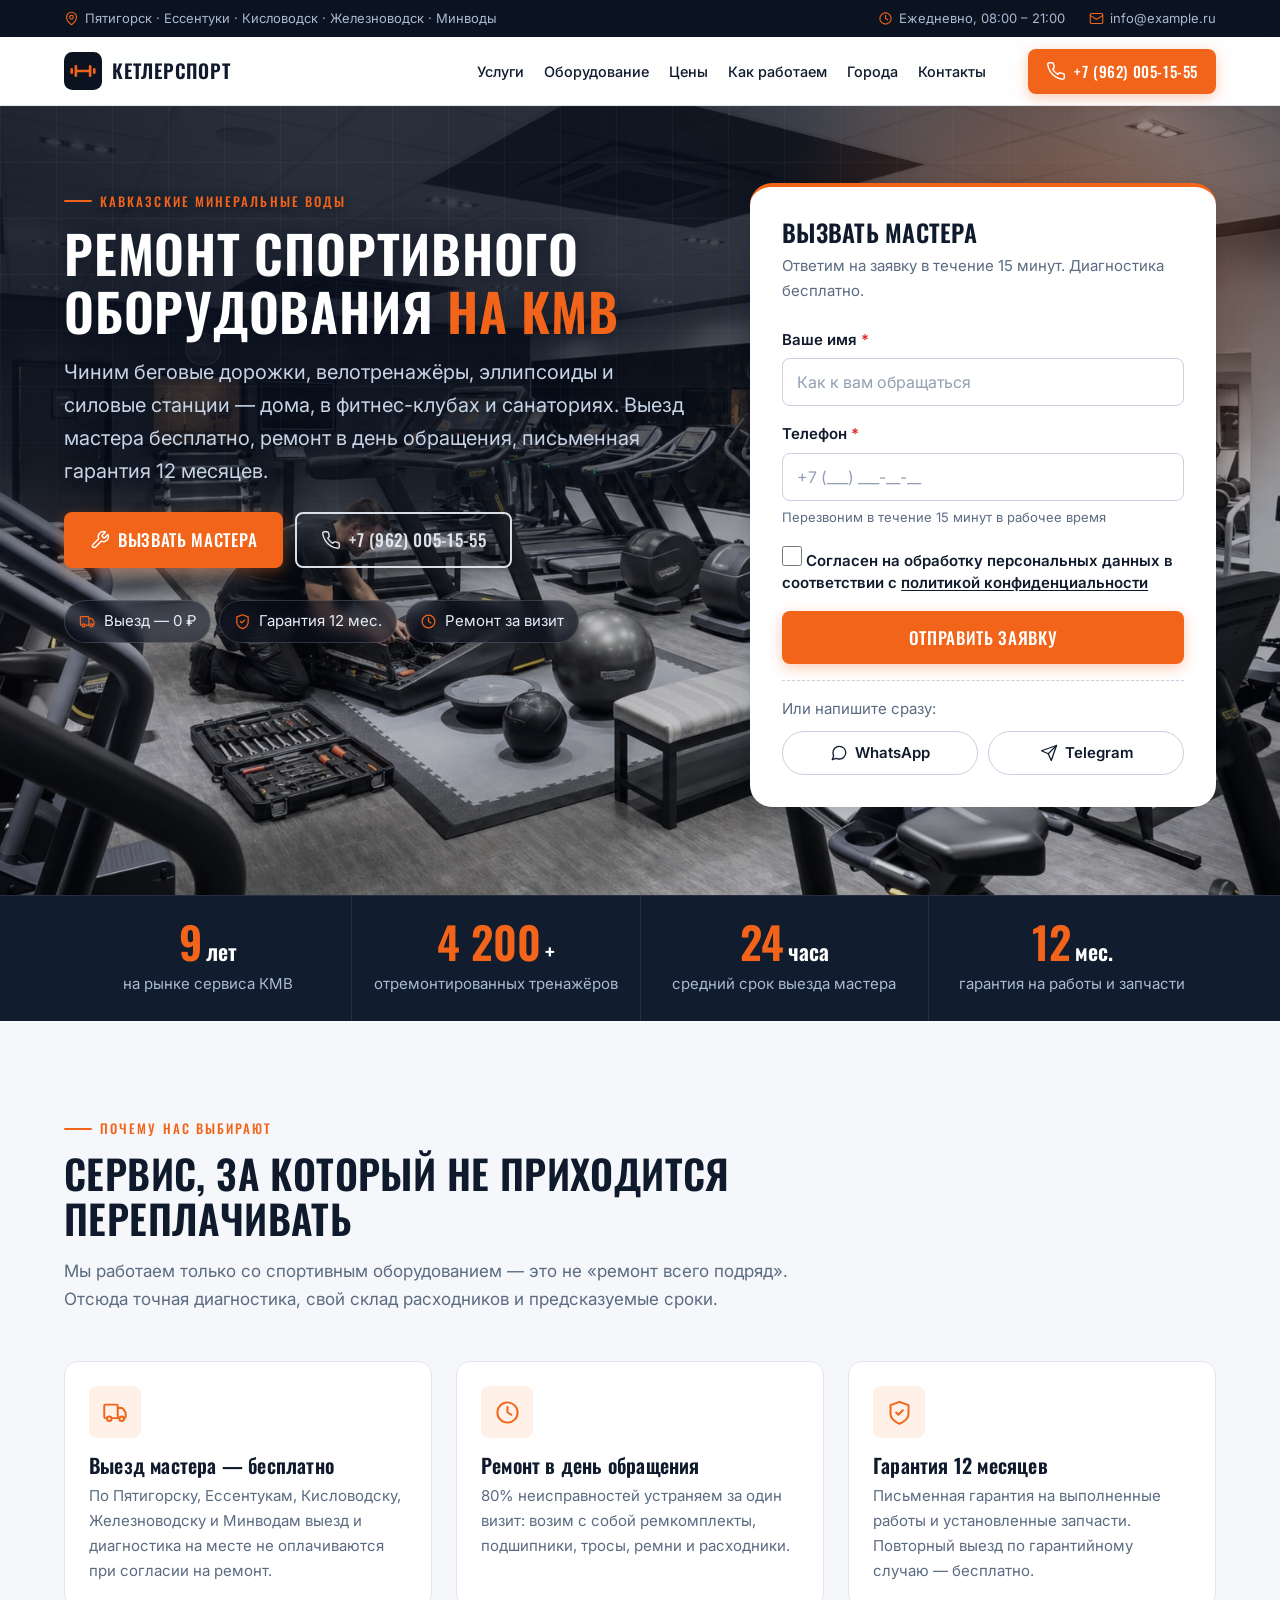
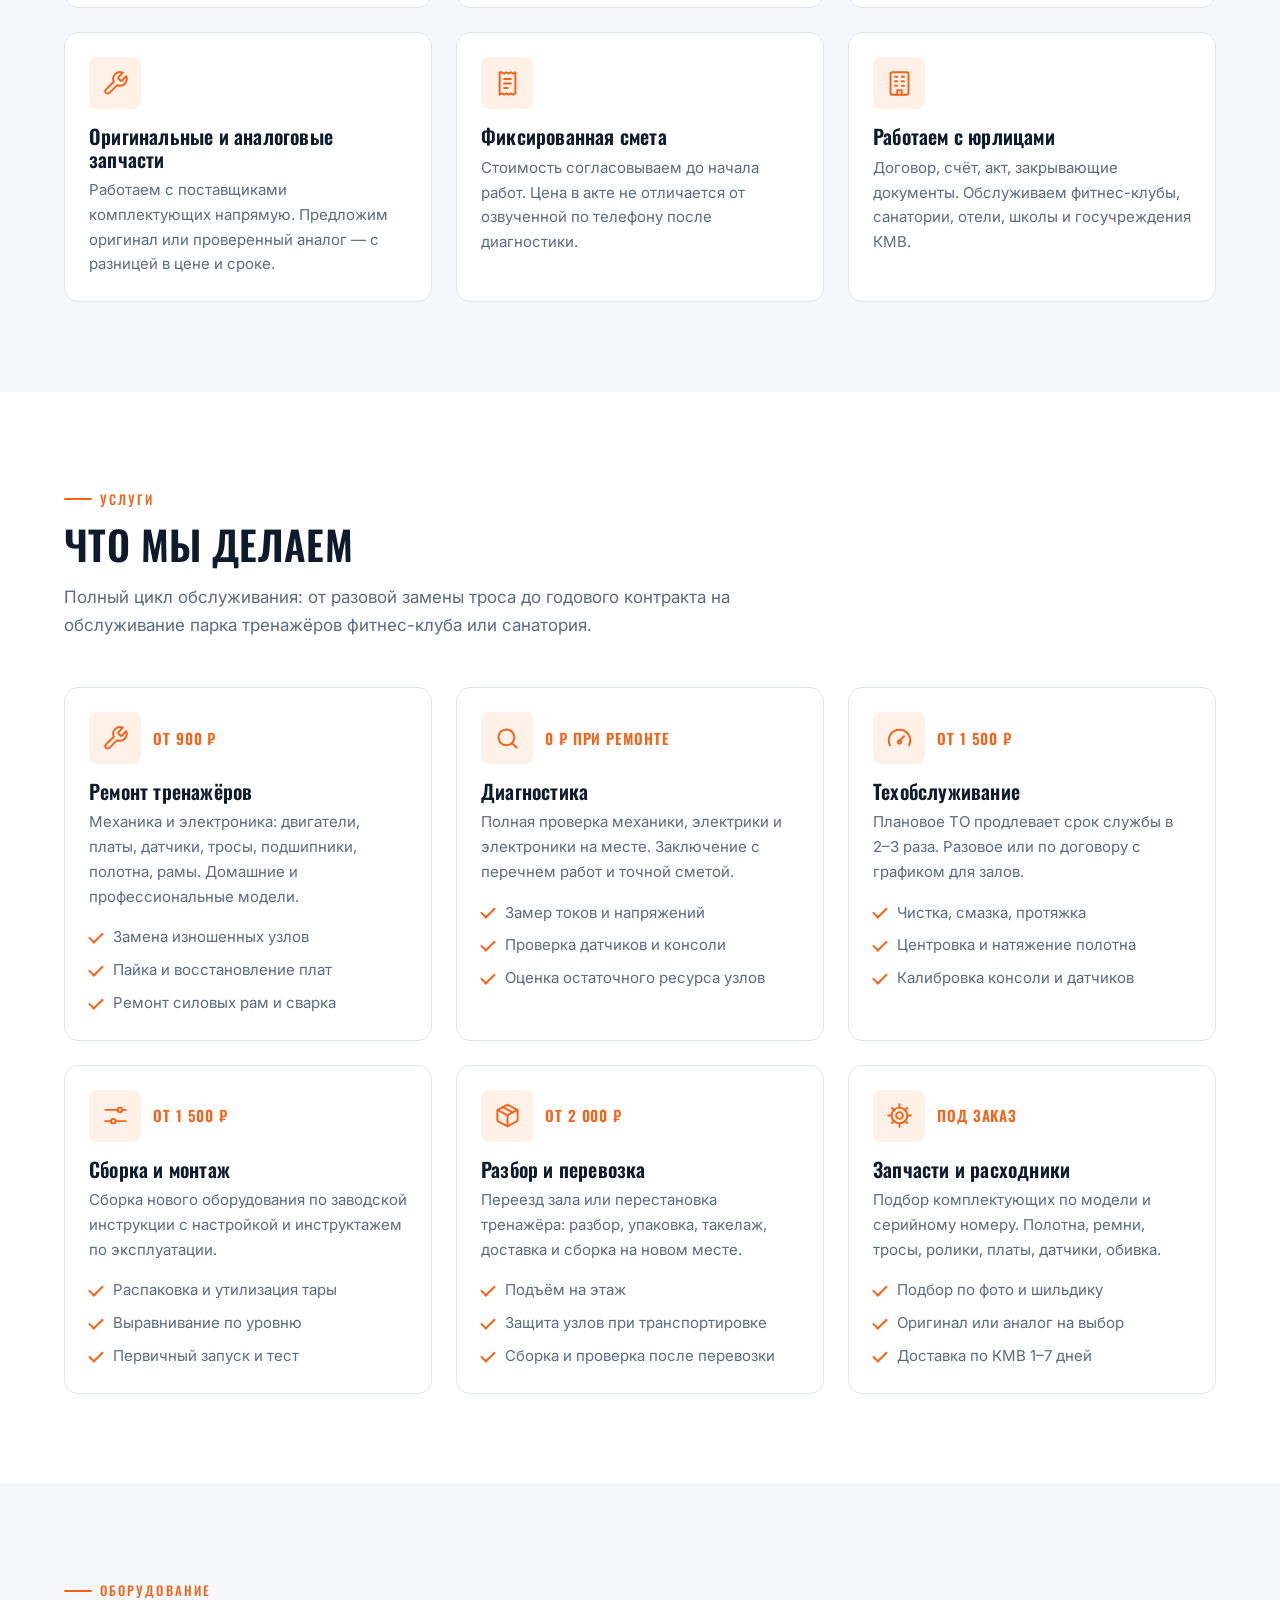
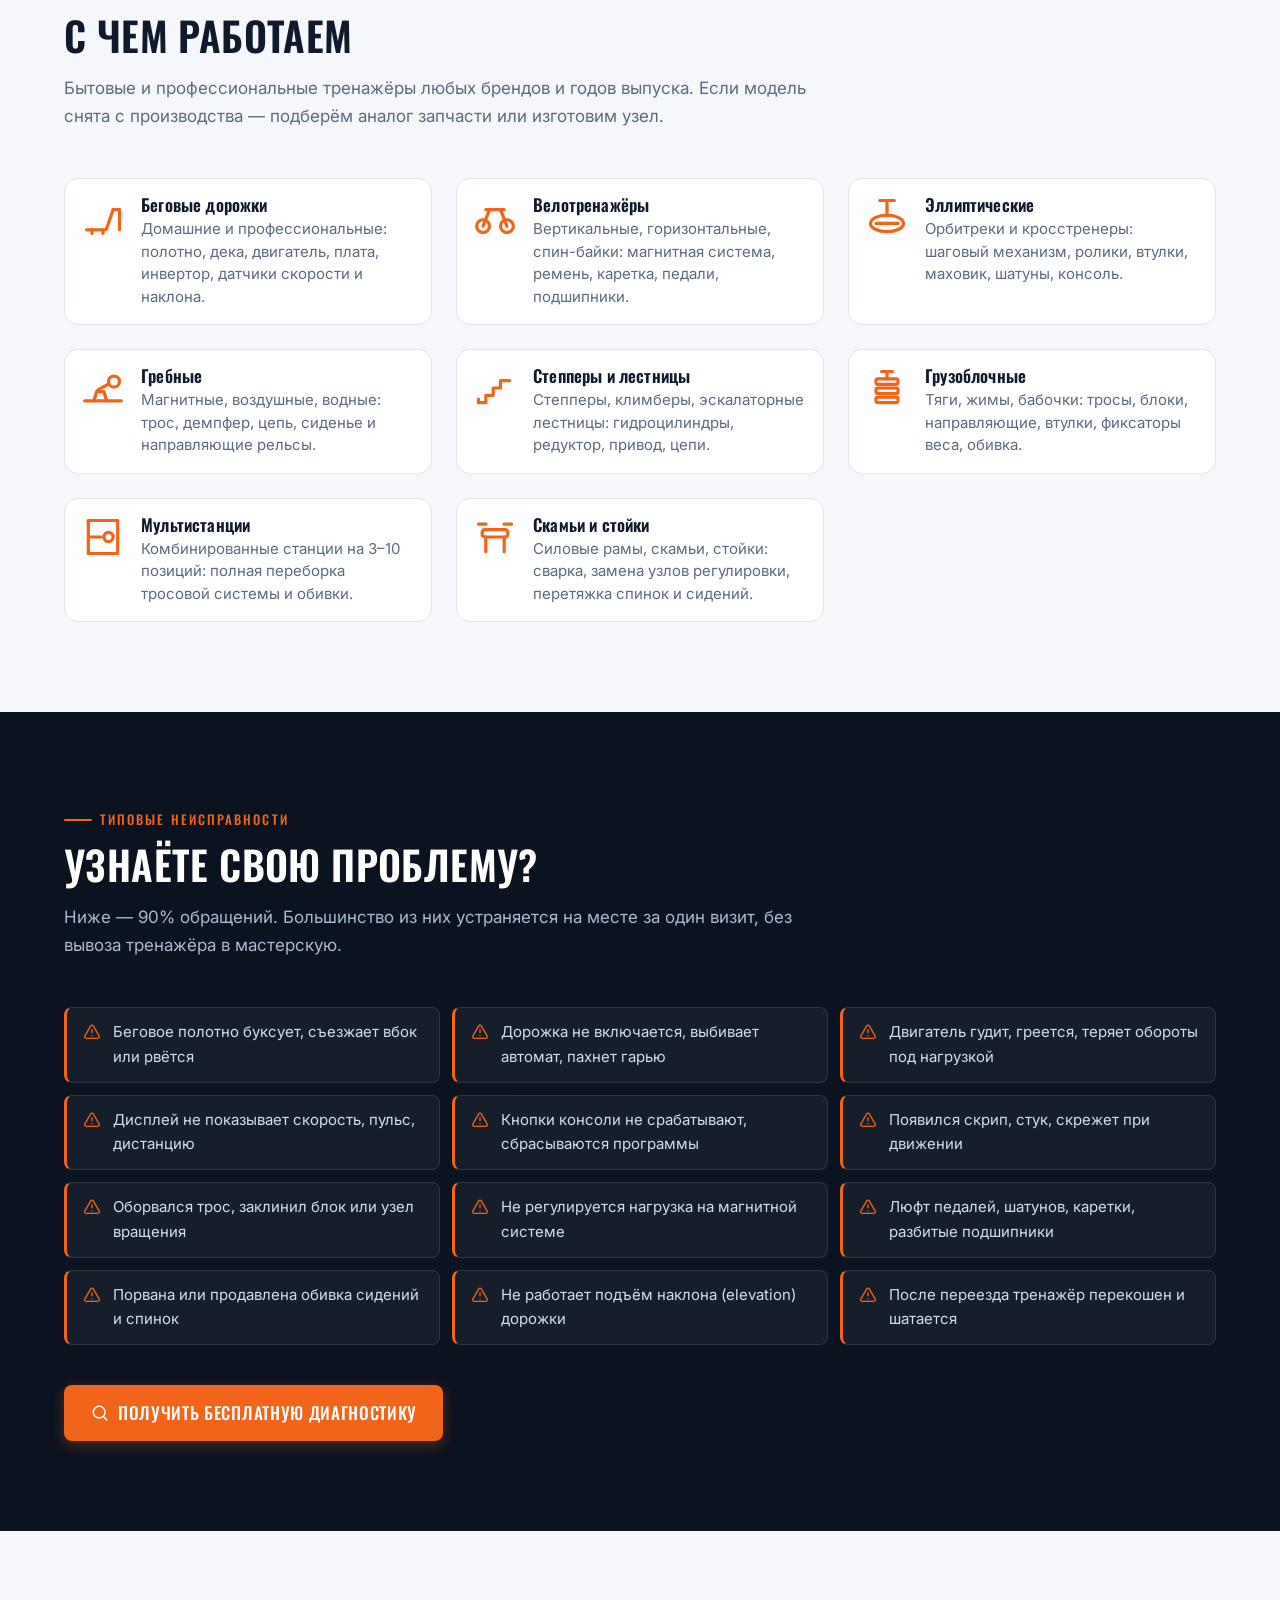
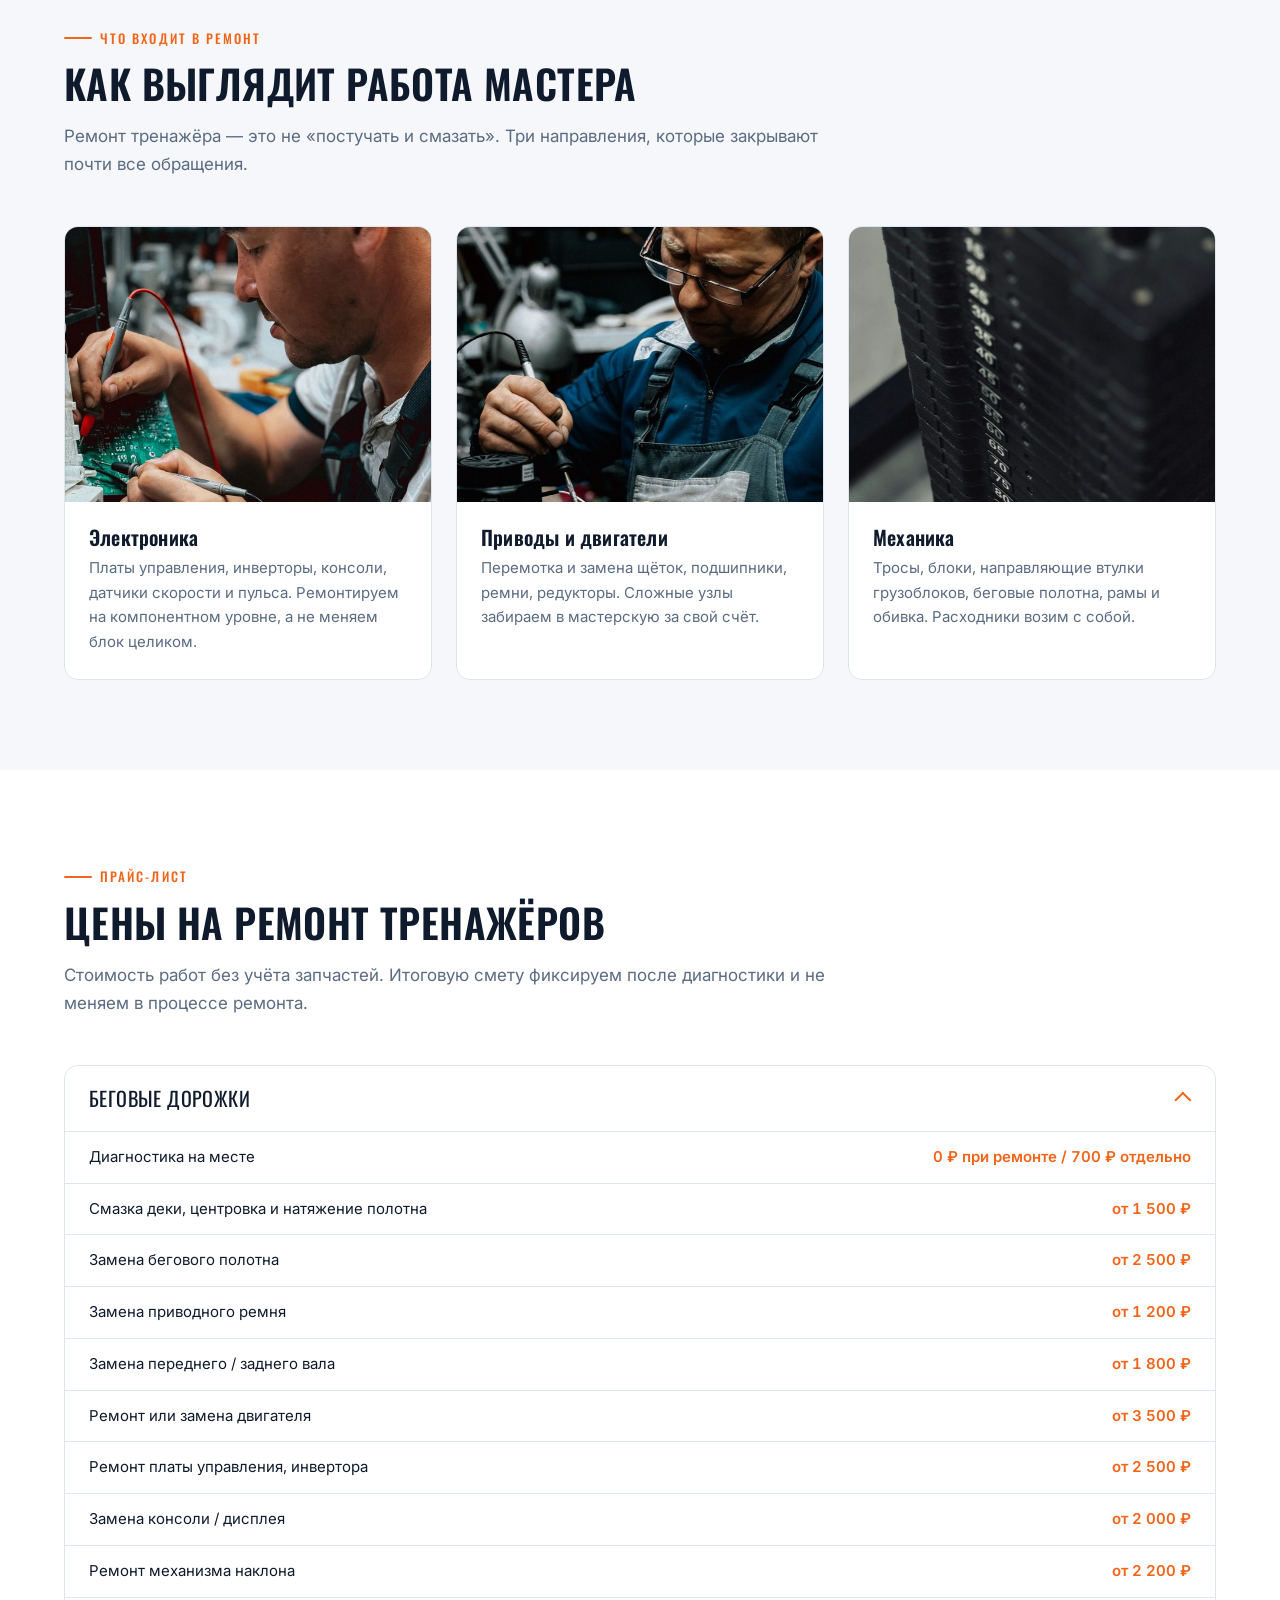
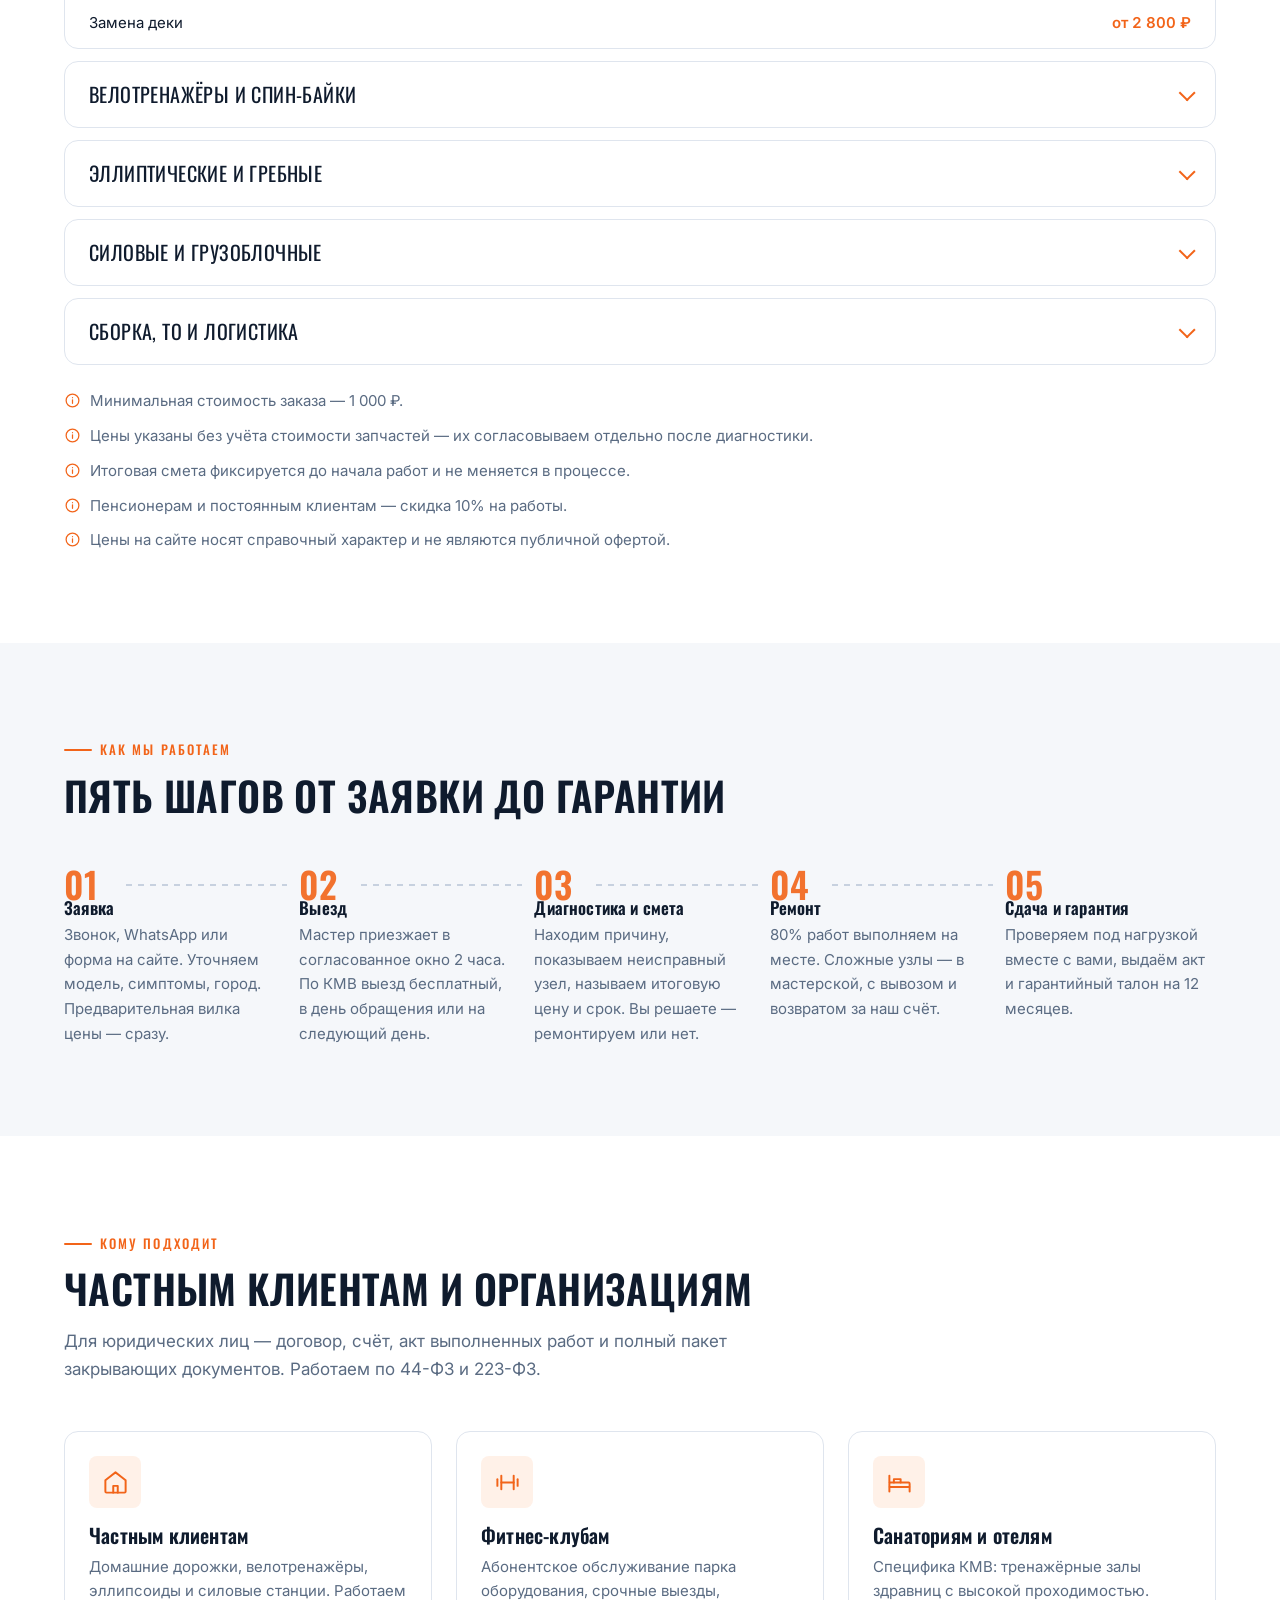
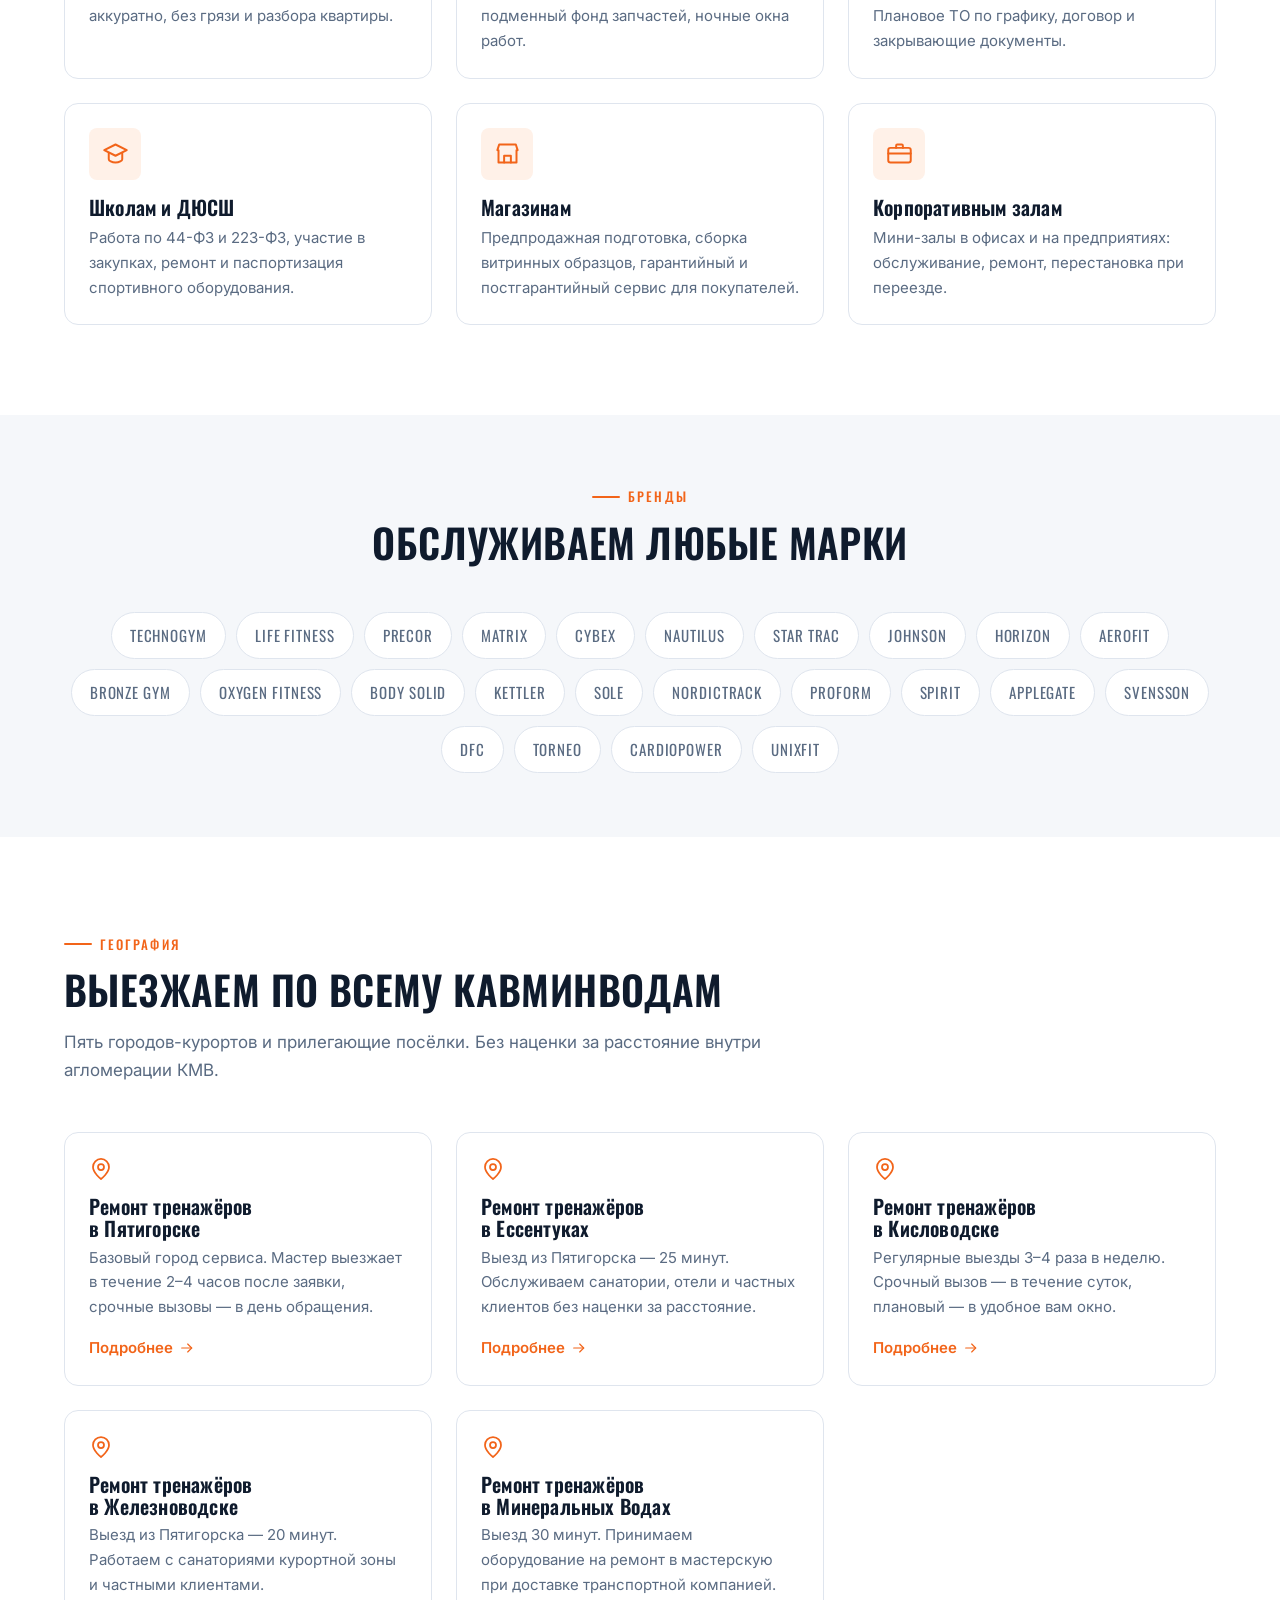
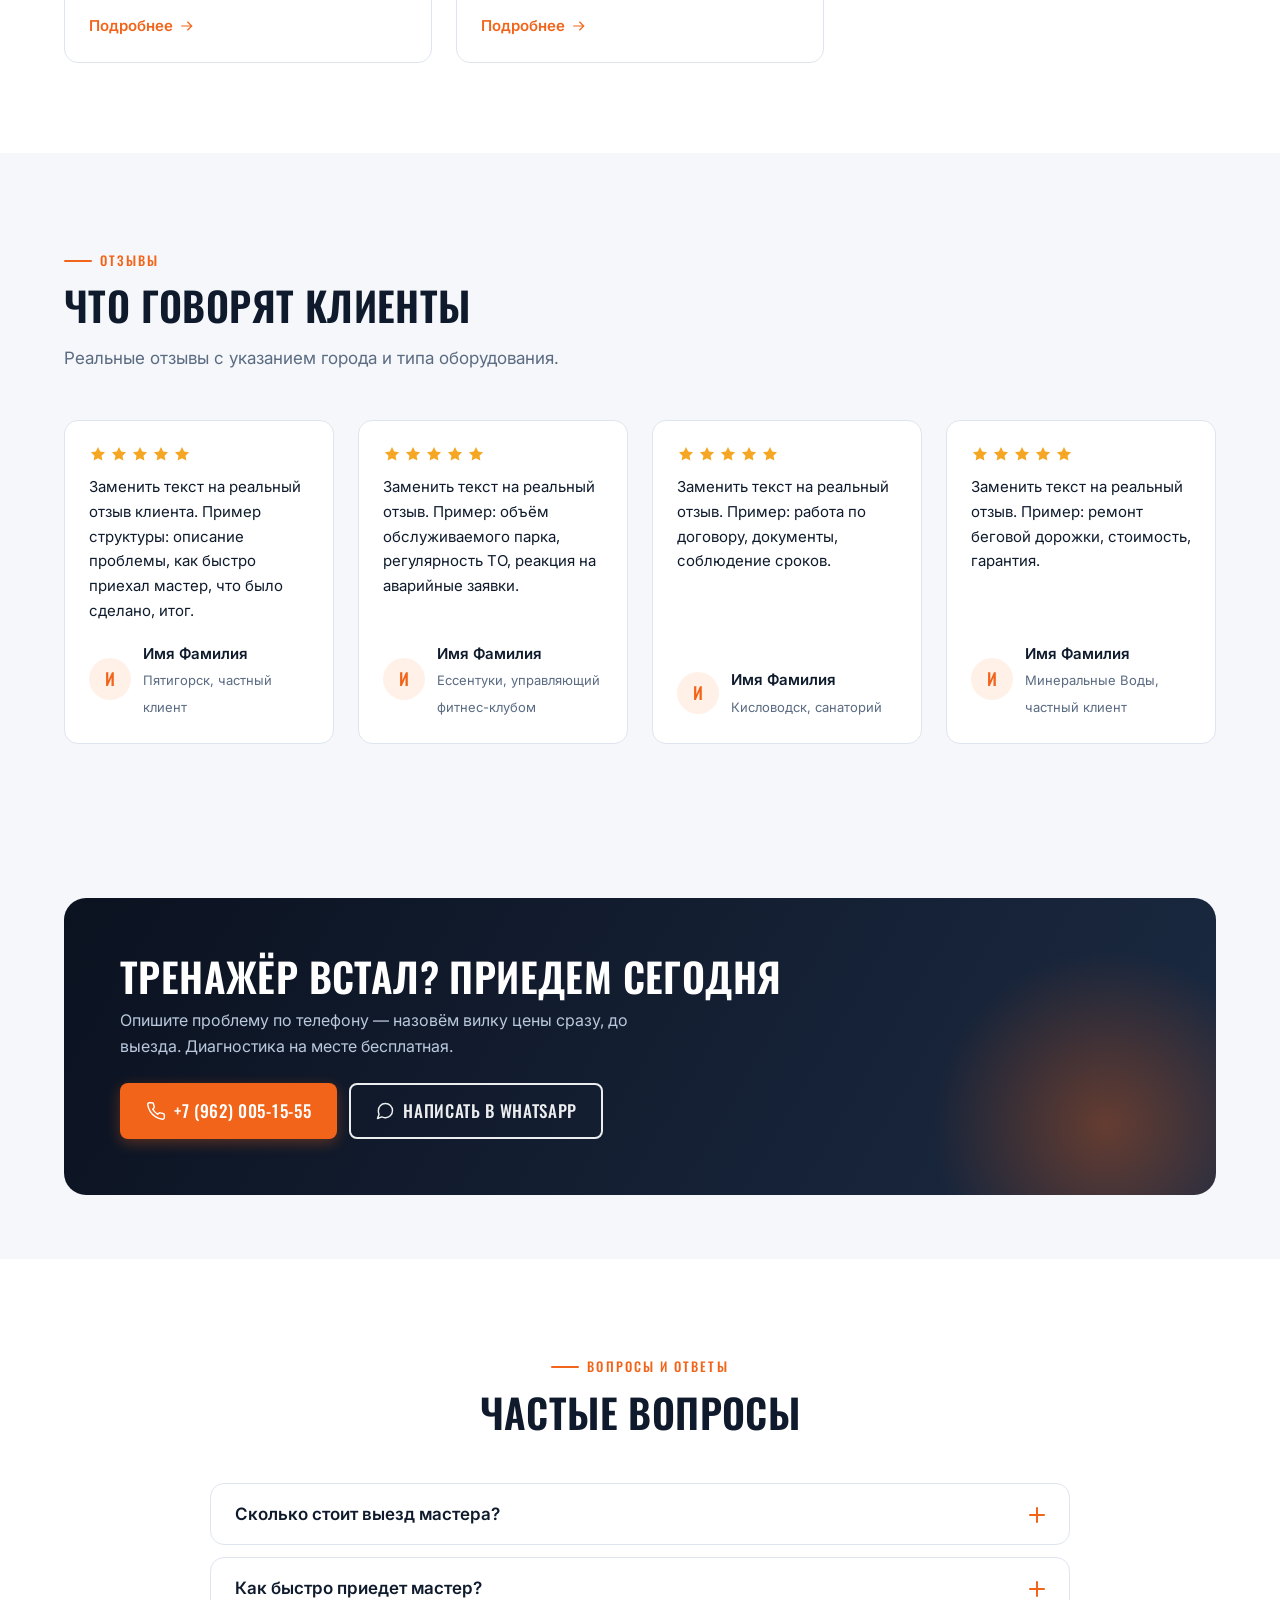
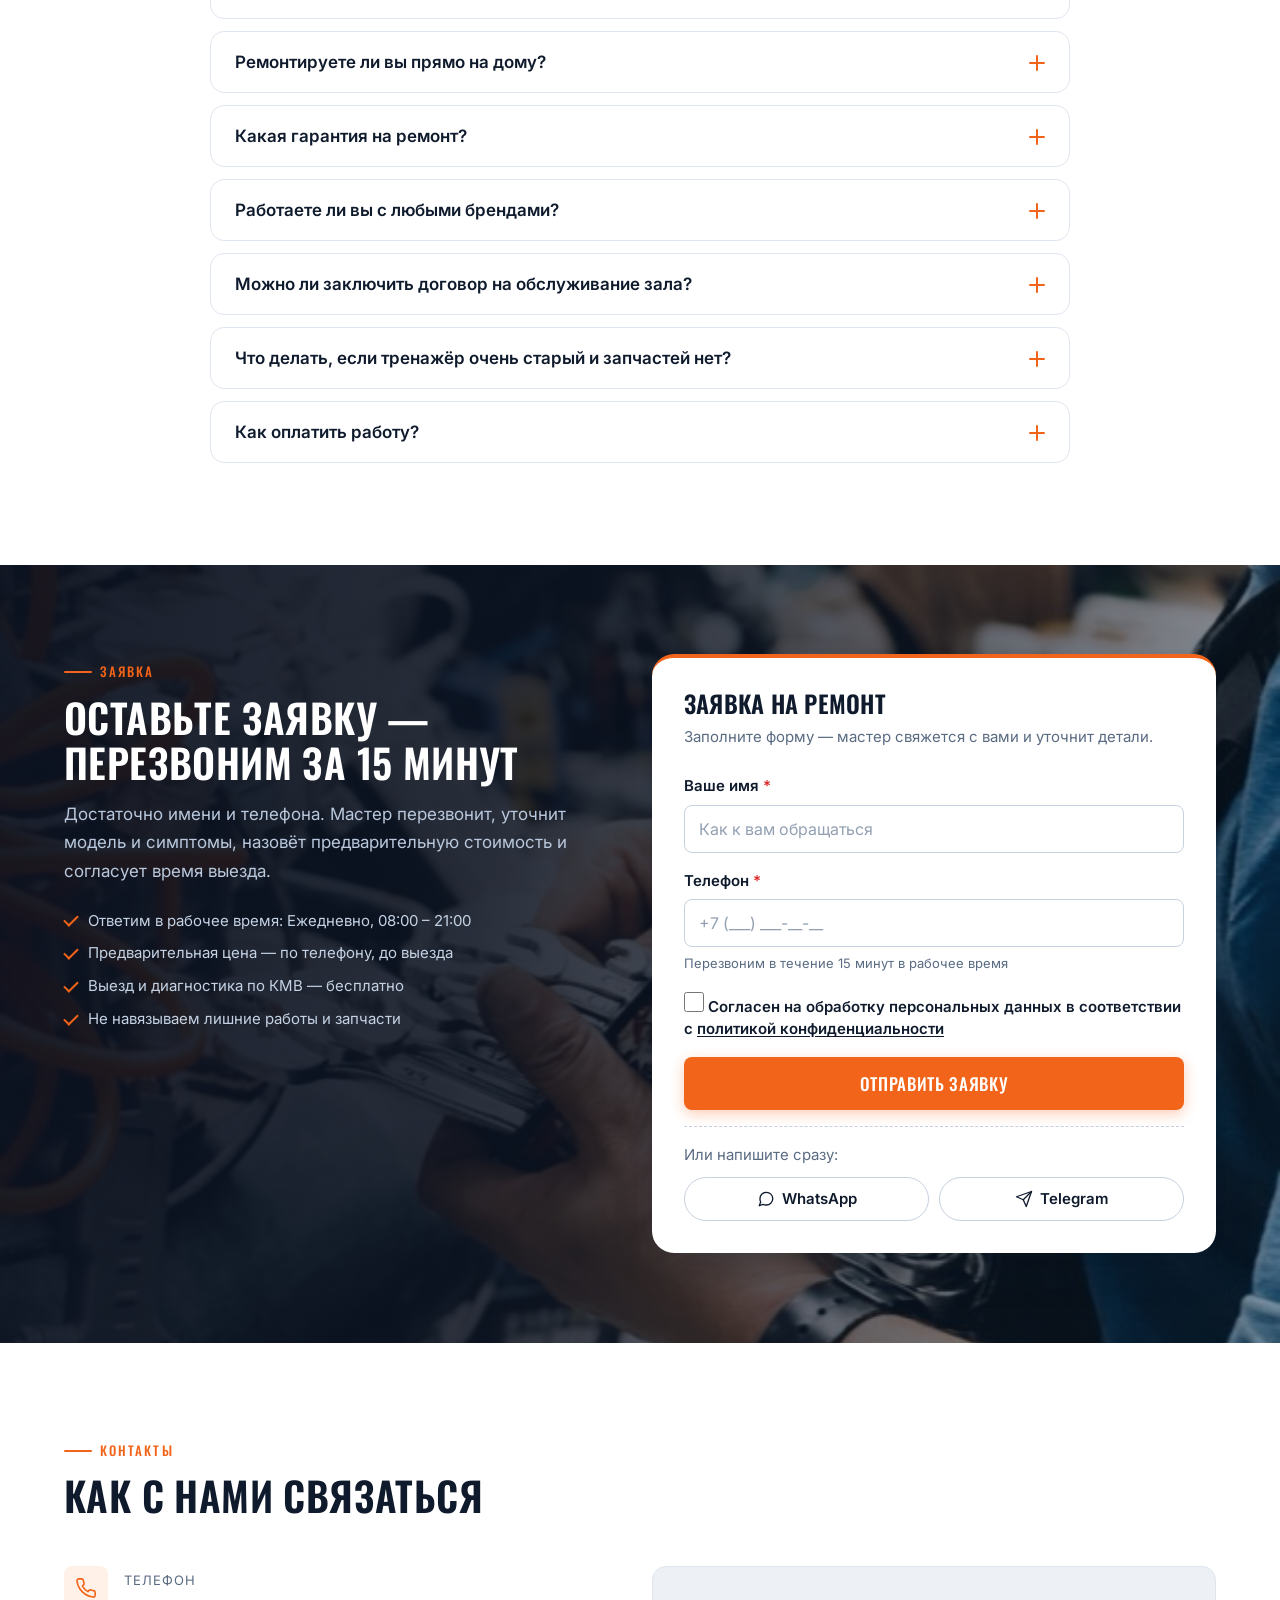
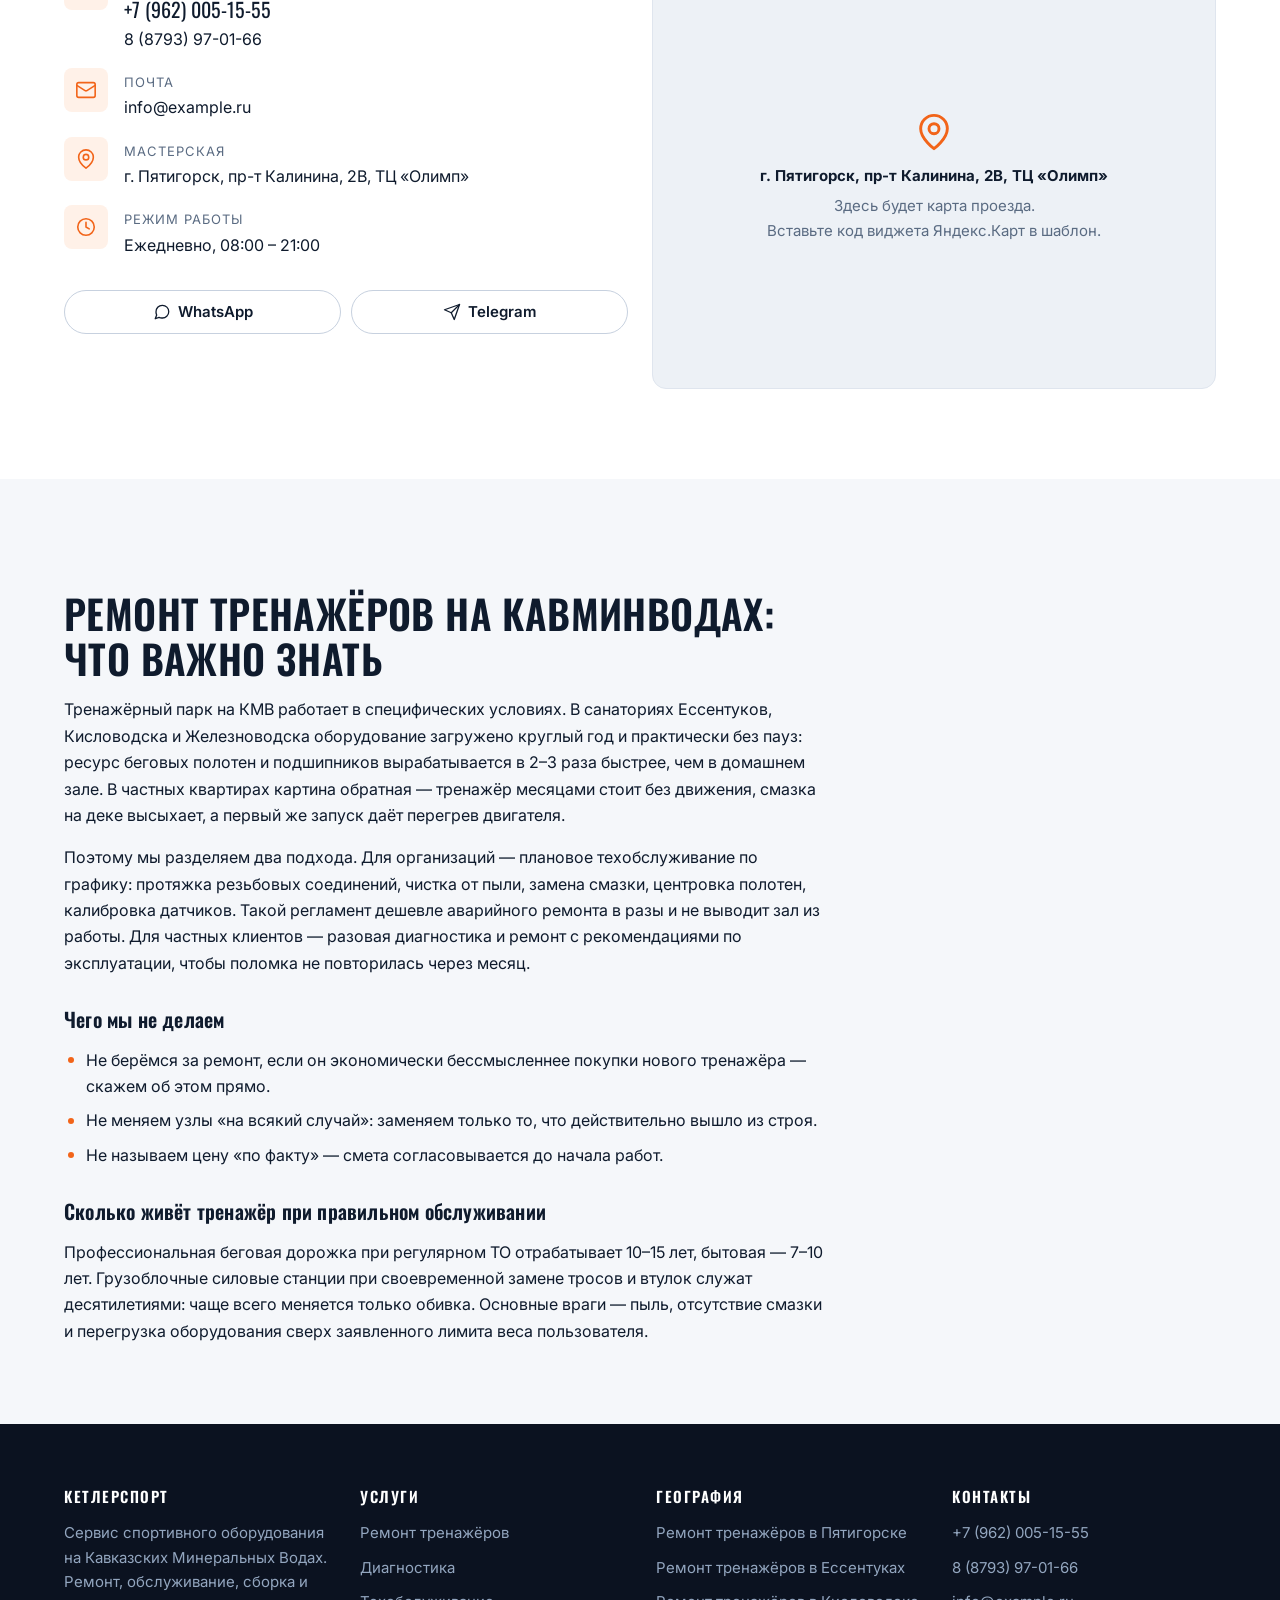
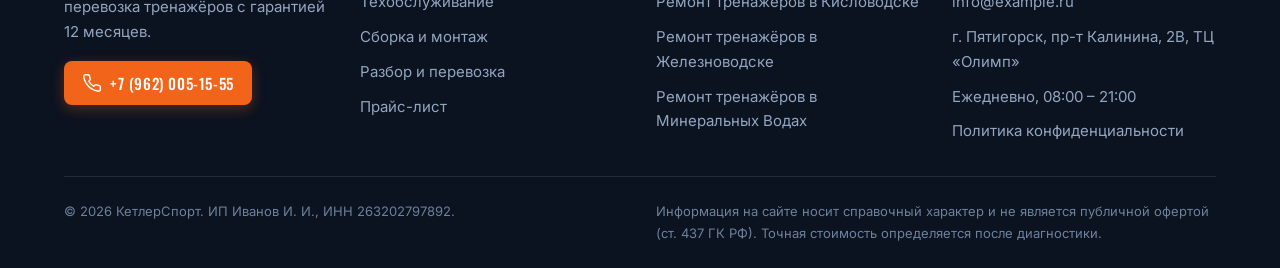
==== commit 7b423948: "Заполнить реальные контакты: телефоны, адрес, ИНН, домен Co-Authored-By: Claude Sonnet 5 <noreply@an" ====
--- a/index.html
+++ b/index.html
@@ -4,14 +4,14 @@
 <meta charset="utf-8">
 <meta name="viewport" content="width=device-width, initial-scale=1">
 <title>Ремонт спортивных тренажёров на КМВ — Пятигорск, Ессентуки, Кисловодск, Железноводск, Минводы | КетлерСпорт</title>
-<meta name="description" content="Ремонт и обслуживание спортивного оборудования на Кавминводах. Беговые дорожки, велотренажёры, эллипсоиды, силовые станции. Выезд мастера бесплатно, ремонт в день обращения, гарантия 12 месяцев. Телефон +7 (938) 000-00-00.">
-<link rel="canonical" href="https://example.ru/">
+<meta name="description" content="Ремонт и обслуживание спортивного оборудования на Кавминводах. Беговые дорожки, велотренажёры, эллипсоиды, силовые станции. Выезд мастера бесплатно, ремонт в день обращения, гарантия 12 месяцев. Телефон +7 (962) 005-15-55.">
+<link rel="canonical" href="https://remtrenkmv.ru/">
 
 <meta property="og:type" content="website">
 <meta property="og:site_name" content="КетлерСпорт">
 <meta property="og:title" content="Ремонт спортивных тренажёров на КМВ — Пятигорск, Ессентуки, Кисловодск, Железноводск, Минводы | КетлерСпорт">
-<meta property="og:description" content="Ремонт и обслуживание спортивного оборудования на Кавминводах. Беговые дорожки, велотренажёры, эллипсоиды, силовые станции. Выезд мастера бесплатно, ремонт в день обращения, гарантия 12 месяцев. Телефон +7 (938) 000-00-00.">
-<meta property="og:url" content="https://example.ru/">
+<meta property="og:description" content="Ремонт и обслуживание спортивного оборудования на Кавминводах. Беговые дорожки, велотренажёры, эллипсоиды, силовые станции. Выезд мастера бесплатно, ремонт в день обращения, гарантия 12 месяцев. Телефон +7 (962) 005-15-55.">
+<meta property="og:url" content="https://remtrenkmv.ru/">
 <meta property="og:locale" content="ru_RU">
 <meta name="theme-color" content="#0B1220">
 <meta name="format-detection" content="telephone=no">
@@ -26,7 +26,7 @@
 
 <script>document.documentElement.classList.add('js');</script>
 
-<script type="application/ld+json">[{"@context": "https://schema.org", "@type": ["LocalBusiness", "HomeAndConstructionBusiness"], "name": "КетлерСпорт", "description": "Ремонт тренажёров с выездом по всему Кавминводам", "url": "https://example.ru/", "telephone": "+79380000000", "email": "info@example.ru", "priceRange": "₽₽", "image": "https://example.ru/assets/img/favicon.svg", "address": {"@type": "PostalAddress", "addressLocality": "Пятигорск", "addressRegion": "Ставропольский край", "addressCountry": "RU", "streetAddress": "г. Пятигорск, ул. Ермолова, 00, офис 00"}, "geo": {"@type": "GeoCoordinates", "latitude": "44.0486", "longitude": "43.0594"}, "openingHours": "Mo-Su 08:00-21:00", "areaServed": [{"@type": "City", "name": "Пятигорск"}, {"@type": "City", "name": "Ессентуки"}, {"@type": "City", "name": "Кисловодск"}, {"@type": "City", "name": "Железноводск"}, {"@type": "City", "name": "Минеральные Воды"}], "makesOffer": [{"@type": "Offer", "itemOffered": {"@type": "Service", "name": "Ремонт тренажёров", "description": "Механика и электроника: двигатели, платы, датчики, тросы, подшипники, полотна, рамы. Домашние и профессиональные модели."}}, {"@type": "Offer", "itemOffered": {"@type": "Service", "name": "Диагностика", "description": "Полная проверка механики, электрики и электроники на месте. Заключение с перечнем работ и точной сметой."}}, {"@type": "Offer", "itemOffered": {"@type": "Service", "name": "Техобслуживание", "description": "Плановое ТО продлевает срок службы в 2–3 раза. Разовое или по договору с графиком для залов."}}, {"@type": "Offer", "itemOffered": {"@type": "Service", "name": "Сборка и монтаж", "description": "Сборка нового оборудования по заводской инструкции с настройкой и инструктажем по эксплуатации."}}, {"@type": "Offer", "itemOffered": {"@type": "Service", "name": "Разбор и перевозка", "description": "Переезд зала или перестановка тренажёра: разбор, упаковка, такелаж, доставка и сборка на новом месте."}}, {"@type": "Offer", "itemOffered": {"@type": "Service", "name": "Запчасти и расходники", "description": "Подбор комплектующих по модели и серийному номеру. Полотна, ремни, тросы, ролики, платы, датчики, обивка."}}]},{"@context": "https://schema.org", "@type": "FAQPage", "mainEntity": [{"@type": "Question", "name": "Сколько стоит выезд мастера?", "acceptedAnswer": {"@type": "Answer", "text": "По Пятигорску, Ессентукам, Кисловодску, Железноводску и Минеральным Водам выезд и диагностика бесплатны, если вы соглашаетесь на ремонт. При отказе от ремонта диагностика оплачивается — 700 ₽. За пределы КМВ выезд рассчитывается индивидуально."}}, {"@type": "Question", "name": "Как быстро приедет мастер?", "acceptedAnswer": {"@type": "Answer", "text": "По Пятигорску и Железноводску — обычно в день обращения. По Ессентукам, Кисловодску и Минводам — в течение суток. Плановое обслуживание согласуем на удобную вам дату и время, включая выходные и вечерние часы."}}, {"@type": "Question", "name": "Ремонтируете ли вы прямо на дому?", "acceptedAnswer": {"@type": "Answer", "text": "Да, около 80% работ выполняется на месте — мастер приезжает с инструментом и запасом расходников. В мастерскую увозим только сложные узлы: платы управления, двигатели, консоли. Вывоз и возврат узла — за наш счёт."}}, {"@type": "Question", "name": "Какая гарантия на ремонт?", "acceptedAnswer": {"@type": "Answer", "text": "12 месяцев на выполненные работы и установленные нами запчасти. Гарантия оформляется письменно вместе с актом. Если неисправность повторилась — приезжаем повторно бесплатно."}}, {"@type": "Question", "name": "Работаете ли вы с любыми брендами?", "acceptedAnswer": {"@type": "Answer", "text": "Да. Обслуживаем и профессиональное оборудование (Technogym, Life Fitness, Precor, Matrix, Cybex), и бытовое (Kettler, Torneo, DFC, Bronze Gym, Oxygen и др.). Если модель редкая — подберём аналог запчасти или изготовим узел."}}, {"@type": "Question", "name": "Можно ли заключить договор на обслуживание зала?", "acceptedAnswer": {"@type": "Answer", "text": "Да, для фитнес-клубов, санаториев, отелей и учреждений мы работаем по договору: график ТО, фиксированные тарифы, приоритетный выезд по аварийным заявкам, полный пакет закрывающих документов."}}, {"@type": "Question", "name": "Что делать, если тренажёр очень старый и запчастей нет?", "acceptedAnswer": {"@type": "Answer", "text": "Практически всегда есть решение: подбор аналога по размерам, изготовление втулок и осей на токарном станке, перемотка двигателя, ремонт платы на компонентном уровне. Если ремонт нецелесообразен — честно скажем об этом и не возьмём деньги."}}, {"@type": "Question", "name": "Как оплатить работу?", "acceptedAnswer": {"@type": "Answer", "text": "Наличными или переводом мастеру после сдачи работ. Юридическим лицам — по счёту с НДС или без, с полным комплектом документов."}}]}]</script>
+<script type="application/ld+json">[{"@context": "https://schema.org", "@type": ["LocalBusiness", "HomeAndConstructionBusiness"], "name": "КетлерСпорт", "description": "Ремонт тренажёров с выездом по всему Кавминводам", "url": "https://remtrenkmv.ru/", "telephone": "+79620051555", "email": "info@example.ru", "priceRange": "₽₽", "image": "https://remtrenkmv.ru/assets/img/favicon.svg", "address": {"@type": "PostalAddress", "addressLocality": "Пятигорск", "addressRegion": "Ставропольский край", "addressCountry": "RU", "streetAddress": "г. Пятигорск, пр-т Калинина, 2В, ТЦ «Олимп»"}, "geo": {"@type": "GeoCoordinates", "latitude": "44.0601212", "longitude": "43.0701701"}, "openingHours": "Mo-Su 08:00-21:00", "areaServed": [{"@type": "City", "name": "Пятигорск"}, {"@type": "City", "name": "Ессентуки"}, {"@type": "City", "name": "Кисловодск"}, {"@type": "City", "name": "Железноводск"}, {"@type": "City", "name": "Минеральные Воды"}], "makesOffer": [{"@type": "Offer", "itemOffered": {"@type": "Service", "name": "Ремонт тренажёров", "description": "Механика и электроника: двигатели, платы, датчики, тросы, подшипники, полотна, рамы. Домашние и профессиональные модели."}}, {"@type": "Offer", "itemOffered": {"@type": "Service", "name": "Диагностика", "description": "Полная проверка механики, электрики и электроники на месте. Заключение с перечнем работ и точной сметой."}}, {"@type": "Offer", "itemOffered": {"@type": "Service", "name": "Техобслуживание", "description": "Плановое ТО продлевает срок службы в 2–3 раза. Разовое или по договору с графиком для залов."}}, {"@type": "Offer", "itemOffered": {"@type": "Service", "name": "Сборка и монтаж", "description": "Сборка нового оборудования по заводской инструкции с настройкой и инструктажем по эксплуатации."}}, {"@type": "Offer", "itemOffered": {"@type": "Service", "name": "Разбор и перевозка", "description": "Переезд зала или перестановка тренажёра: разбор, упаковка, такелаж, доставка и сборка на новом месте."}}, {"@type": "Offer", "itemOffered": {"@type": "Service", "name": "Запчасти и расходники", "description": "Подбор комплектующих по модели и серийному номеру. Полотна, ремни, тросы, ролики, платы, датчики, обивка."}}]},{"@context": "https://schema.org", "@type": "FAQPage", "mainEntity": [{"@type": "Question", "name": "Сколько стоит выезд мастера?", "acceptedAnswer": {"@type": "Answer", "text": "По Пятигорску, Ессентукам, Кисловодску, Железноводску и Минеральным Водам выезд и диагностика бесплатны, если вы соглашаетесь на ремонт. При отказе от ремонта диагностика оплачивается — 700 ₽. За пределы КМВ выезд рассчитывается индивидуально."}}, {"@type": "Question", "name": "Как быстро приедет мастер?", "acceptedAnswer": {"@type": "Answer", "text": "По Пятигорску и Железноводску — обычно в день обращения. По Ессентукам, Кисловодску и Минводам — в течение суток. Плановое обслуживание согласуем на удобную вам дату и время, включая выходные и вечерние часы."}}, {"@type": "Question", "name": "Ремонтируете ли вы прямо на дому?", "acceptedAnswer": {"@type": "Answer", "text": "Да, около 80% работ выполняется на месте — мастер приезжает с инструментом и запасом расходников. В мастерскую увозим только сложные узлы: платы управления, двигатели, консоли. Вывоз и возврат узла — за наш счёт."}}, {"@type": "Question", "name": "Какая гарантия на ремонт?", "acceptedAnswer": {"@type": "Answer", "text": "12 месяцев на выполненные работы и установленные нами запчасти. Гарантия оформляется письменно вместе с актом. Если неисправность повторилась — приезжаем повторно бесплатно."}}, {"@type": "Question", "name": "Работаете ли вы с любыми брендами?", "acceptedAnswer": {"@type": "Answer", "text": "Да. Обслуживаем и профессиональное оборудование (Technogym, Life Fitness, Precor, Matrix, Cybex), и бытовое (Kettler, Torneo, DFC, Bronze Gym, Oxygen и др.). Если модель редкая — подберём аналог запчасти или изготовим узел."}}, {"@type": "Question", "name": "Можно ли заключить договор на обслуживание зала?", "acceptedAnswer": {"@type": "Answer", "text": "Да, для фитнес-клубов, санаториев, отелей и учреждений мы работаем по договору: график ТО, фиксированные тарифы, приоритетный выезд по аварийным заявкам, полный пакет закрывающих документов."}}, {"@type": "Question", "name": "Что делать, если тренажёр очень старый и запчастей нет?", "acceptedAnswer": {"@type": "Answer", "text": "Практически всегда есть решение: подбор аналога по размерам, изготовление втулок и осей на токарном станке, перемотка двигателя, ремонт платы на компонентном уровне. Если ремонт нецелесообразен — честно скажем об этом и не возьмём деньги."}}, {"@type": "Question", "name": "Как оплатить работу?", "acceptedAnswer": {"@type": "Answer", "text": "Наличными или переводом мастеру после сдачи работ. Юридическим лицам — по счёту с НДС или без, с полным комплектом документов."}}]}]</script>
 <!-- Счётчик не подключён: укажите brand.metrika_id в config.json -->
 </head>
 <body>
@@ -278,9 +278,9 @@
       <svg class="icon" aria-hidden="true"><use href="#i-mail"></use></svg>
       info@example.ru
     </a>
-    <a class="topbar__item topbar__phone" href="tel:+79380000000">
+    <a class="topbar__item topbar__phone" href="tel:+79620051555">
       <svg class="icon" aria-hidden="true"><use href="#i-phone"></use></svg>
-      +7 (938) 000-00-00
+      +7 (962) 005-15-55
     </a>
   </div>
 </div>
@@ -318,9 +318,9 @@
       </ul>
     </nav>
 
-    <a class="btn btn--primary btn--sm header__phone" href="tel:+79380000000">
+    <a class="btn btn--primary btn--sm header__phone" href="tel:+79620051555">
       <svg class="icon" aria-hidden="true"><use href="#i-phone"></use></svg>
-      +7 (938) 000-00-00
+      +7 (962) 005-15-55
     </a>
   </div>
 </header>
@@ -349,9 +349,9 @@
           <svg class="icon" aria-hidden="true"><use href="#i-wrench"></use></svg>
           Вызвать мастера
         </a>
-        <a class="btn btn--ghost" href="tel:+79380000000">
+        <a class="btn btn--ghost" href="tel:+79620051555">
           <svg class="icon" aria-hidden="true"><use href="#i-phone"></use></svg>
-          +7 (938) 000-00-00
+          +7 (962) 005-15-55
         </a>
       </div>
 
@@ -403,7 +403,7 @@
 
     <div class="form__alt">
       <span>Или напишите сразу:</span>
-      <a class="chip-link" href="https://wa.me/79380000000" target="_blank" rel="noopener">
+      <a class="chip-link" href="https://wa.me/79620051555" target="_blank" rel="noopener">
         <svg class="icon" aria-hidden="true"><use href="#i-chat"></use></svg> WhatsApp
       </a>
       <a class="chip-link" href="https://t.me/ketlersport" target="_blank" rel="noopener">
@@ -681,11 +681,11 @@
              Диагностика на месте бесплатная.</p>
         </div>
         <div class="cta-band__actions">
-          <a class="btn btn--primary" href="tel:+79380000000">
+          <a class="btn btn--primary" href="tel:+79620051555">
             <svg class="icon" aria-hidden="true"><use href="#i-phone"></use></svg>
-            +7 (938) 000-00-00
+            +7 (962) 005-15-55
           </a>
-          <a class="btn btn--ghost" href="https://wa.me/79380000000" target="_blank" rel="noopener">
+          <a class="btn btn--ghost" href="https://wa.me/79620051555" target="_blank" rel="noopener">
             <svg class="icon" aria-hidden="true"><use href="#i-chat"></use></svg>
             Написать в WhatsApp
           </a>
@@ -773,7 +773,7 @@
 
     <div class="form__alt">
       <span>Или напишите сразу:</span>
-      <a class="chip-link" href="https://wa.me/79380000000" target="_blank" rel="noopener">
+      <a class="chip-link" href="https://wa.me/79620051555" target="_blank" rel="noopener">
         <svg class="icon" aria-hidden="true"><use href="#i-chat"></use></svg> WhatsApp
       </a>
       <a class="chip-link" href="https://t.me/ketlersport" target="_blank" rel="noopener">
@@ -799,8 +799,8 @@
           <span class="contact-item__icon"><svg class="icon" aria-hidden="true"><use href="#i-phone"></use></svg></span>
           <span>
             <span class="contact-item__label">Телефон</span><br>
-            <a class="contact-item__value" href="tel:+79380000000">+7 (938) 000-00-00</a><br>
-            <a class="contact-item__value contact-item__value--sm" href="tel:+78793000000">8 (8793) 00-00-00</a>
+            <a class="contact-item__value" href="tel:+79620051555">+7 (962) 005-15-55</a><br>
+            <a class="contact-item__value contact-item__value--sm" href="tel:+78793970166">8 (8793) 97-01-66</a>
           </span>
         </div>
         <div class="contact-item">
@@ -814,7 +814,7 @@
           <span class="contact-item__icon"><svg class="icon" aria-hidden="true"><use href="#i-pin"></use></svg></span>
           <span>
             <span class="contact-item__label">Мастерская</span><br>
-            <span class="contact-item__value contact-item__value--sm">г. Пятигорск, ул. Ермолова, 00, офис 00</span>
+            <span class="contact-item__value contact-item__value--sm">г. Пятигорск, пр-т Калинина, 2В, ТЦ «Олимп»</span>
           </span>
         </div>
         <div class="contact-item">
@@ -825,7 +825,7 @@
           </span>
         </div>
         <div class="form__alt" style="border-top:none;padding-top:0">
-          <a class="chip-link" href="https://wa.me/79380000000" target="_blank" rel="noopener">
+          <a class="chip-link" href="https://wa.me/79620051555" target="_blank" rel="noopener">
             <svg class="icon" aria-hidden="true"><use href="#i-chat"></use></svg> WhatsApp
           </a>
           <a class="chip-link" href="https://t.me/ketlersport" target="_blank" rel="noopener">
@@ -839,7 +839,7 @@
              Конструктор карт → «Получить код» → вставьте <iframe> сюда. -->
         <div>
           <svg class="icon" style="width:40px;height:40px;margin:0 auto 12px;color:var(--brand)" aria-hidden="true"><use href="#i-pin"></use></svg>
-          <strong style="display:block;color:var(--text);margin-bottom:6px">г. Пятигорск, ул. Ермолова, 00, офис 00</strong>
+          <strong style="display:block;color:var(--text);margin-bottom:6px">г. Пятигорск, пр-т Калинина, 2В, ТЦ «Олимп»</strong>
           Здесь будет карта проезда.<br>Вставьте код виджета Яндекс.Карт в шаблон.
         </div>
       </div>
@@ -891,9 +891,9 @@
       <div>
         <h4>КетлерСпорт</h4>
         <p style="margin-bottom:16px">Сервис спортивного оборудования на Кавказских Минеральных Водах. Ремонт, обслуживание, сборка и перевозка тренажёров с гарантией 12 месяцев.</p>
-        <a class="btn btn--primary btn--sm" href="tel:+79380000000">
+        <a class="btn btn--primary btn--sm" href="tel:+79620051555">
           <svg class="icon" aria-hidden="true"><use href="#i-phone"></use></svg>
-          +7 (938) 000-00-00
+          +7 (962) 005-15-55
         </a>
       </div>
       <div>
@@ -918,28 +918,28 @@
       <div>
         <h4>Контакты</h4>
         <ul>
-          <li><a href="tel:+79380000000">+7 (938) 000-00-00</a></li>
-          <li><a href="tel:+78793000000">8 (8793) 00-00-00</a></li>
+          <li><a href="tel:+79620051555">+7 (962) 005-15-55</a></li>
+          <li><a href="tel:+78793970166">8 (8793) 97-01-66</a></li>
           <li><a href="mailto:info@example.ru">info@example.ru</a></li>
-          <li>г. Пятигорск, ул. Ермолова, 00, офис 00</li>
+          <li>г. Пятигорск, пр-т Калинина, 2В, ТЦ «Олимп»</li>
           <li>Ежедневно, 08:00 – 21:00</li>
           <li><a href="privacy.html">Политика конфиденциальности</a></li>
         </ul>
       </div>
     </div>
     <div class="footer__bottom">
-      <span>© 2026 КетлерСпорт. ИП Иванов И. И., ИНН 260000000000.</span>
+      <span>© 2026 КетлерСпорт. ИП Иванов И. И., ИНН 263202797892.</span>
       <span class="footer__disclaimer">Информация на сайте носит справочный характер и не является публичной офертой (ст. 437 ГК РФ). Точная стоимость определяется после диагностики.</span>
     </div>
   </div>
 </footer>
 
 <div class="callbar" data-callbar>
-  <a href="tel:+79380000000">
+  <a href="tel:+79620051555">
     <svg class="icon" aria-hidden="true"><use href="#i-phone"></use></svg>
     Позвонить
   </a>
-  <a href="https://wa.me/79380000000" target="_blank" rel="noopener">
+  <a href="https://wa.me/79620051555" target="_blank" rel="noopener">
     <svg class="icon" aria-hidden="true"><use href="#i-chat"></use></svg>
     WhatsApp
   </a>
@@ -994,7 +994,7 @@
 
     <div class="form__alt">
       <span>Или напишите сразу:</span>
-      <a class="chip-link" href="https://wa.me/79380000000" target="_blank" rel="noopener">
+      <a class="chip-link" href="https://wa.me/79620051555" target="_blank" rel="noopener">
         <svg class="icon" aria-hidden="true"><use href="#i-chat"></use></svg> WhatsApp
       </a>
       <a class="chip-link" href="https://t.me/ketlersport" target="_blank" rel="noopener">
